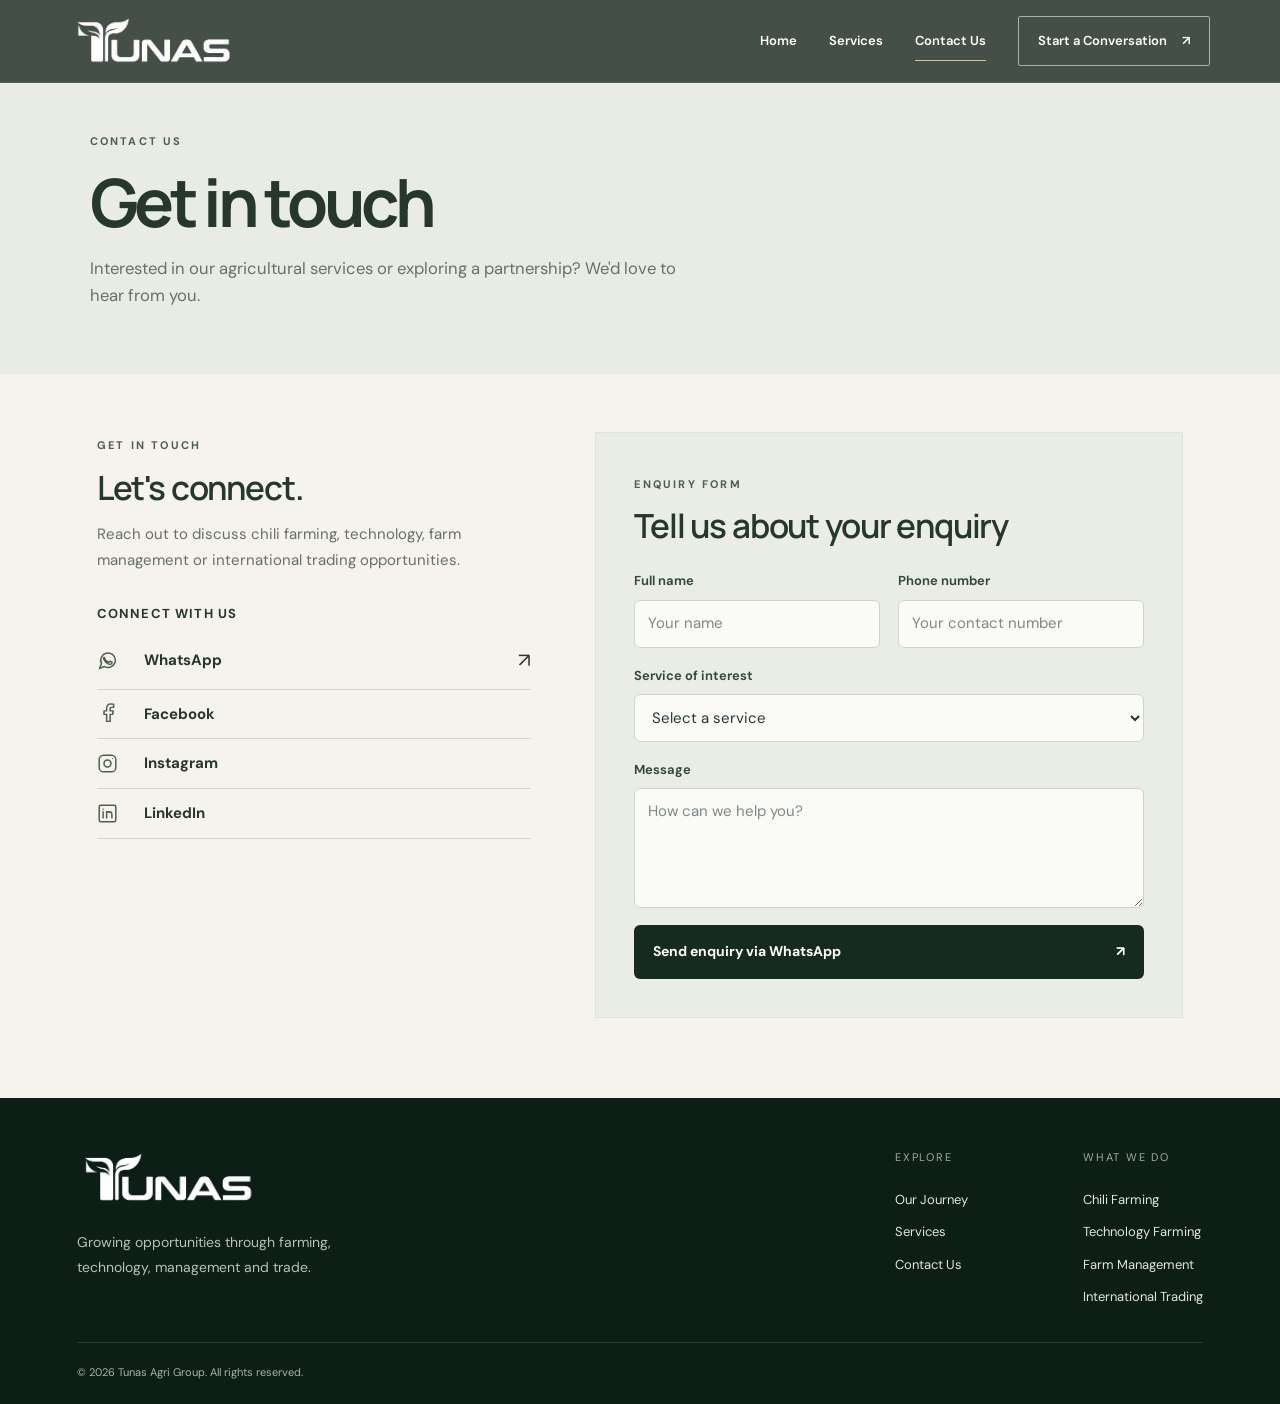
==== contact/index.html @ 4c08d8b5 "Add files via upload" ====
<!DOCTYPE html>

<html lang="en"><head><meta charset="utf-8"/><meta content="width=device-width,initial-scale=1,viewport-fit=cover" name="viewport"/><meta content="#16271d" name="theme-color"/><meta content="Get in touch with Tunas Agri Group about farming, technology, farm management and trading." name="description"/><title>Contact Us | Tunas Agri Group</title><link href="../assets/favicon.png" rel="icon" type="image/png"/><link href="../assets/site.css" rel="stylesheet"/></head><body class="inner-page"><header class="site-header" id="siteHeader"><a aria-label="Tunas Agri Group home" class="brand" href="../index.html"><img alt="TUNAS" src="../assets/tunas-logo.png"/></a><button aria-controls="primaryNav" aria-expanded="false" aria-label="Open menu" class="menu-toggle" type="button"><span></span><span></span></button><nav aria-label="Main navigation" class="primary-nav" id="primaryNav"><a class="" href="../index.html">Home</a><a class="" href="../services/">Services</a><a class="active" href="../contact/">Contact Us</a><a class="nav-contact" href="../contact/">Start a Conversation <span aria-hidden="true">↗</span></a></nav></header><main><section class="contact-hero"><span class="section-kicker">CONTACT US</span><h1>Get in touch</h1><p>Interested in our agricultural services or exploring a partnership? We'd love to hear from you.</p></section><section class="contact-layout"><div class="contact-info reveal"><span class="section-kicker">GET IN TOUCH</span><h2>Let's connect.</h2><p>Reach out to discuss chili farming, technology, farm management or international trading opportunities.</p><div class="contact-social"><h3>Connect with us</h3><a aria-label="Contact Tunas Agri Group via WhatsApp" class="social-row" href="https://api.whatsapp.com/send?text=Hello%20Tunas%20Agri%20Group%2C%20I%20would%20like%20to%20enquire%20about%20your%20services." rel="noopener noreferrer" target="_blank"><span class="social-icon"><svg aria-hidden="true" fill="none" height="21" stroke="currentColor" stroke-linecap="round" stroke-linejoin="round" stroke-width="1.7" viewbox="0 0 24 24" width="21"><path d="M21 11.5a8.4 8.4 0 0 1-12.4 7.4L3 21l2.1-5.4A8.4 8.4 0 1 1 21 11.5Z"></path><path d="M8.5 8.5c.5 3 2.2 4.7 5.2 5.5l1.3-1.2 2.2 1.1-.5 2c-4.6 1.5-9.4-3.4-9.2-7.4Z"></path></svg></span><span class="social-label">WhatsApp</span><span aria-hidden="true" class="social-arrow">↗</span></a><div aria-label="Facebook social media" class="social-row social-display"><span class="social-icon"><svg aria-hidden="true" fill="none" height="21" stroke="currentColor" stroke-linecap="round" stroke-linejoin="round" stroke-width="1.7" viewbox="0 0 24 24" width="21"><path d="M15 21v-8h3l.5-4H15V7c0-1.2.4-2 2-2h2V1.5A24 24 0 0 0 16 1c-3 0-5 1.8-5 5v3H8v4h3v8Z"></path></svg></span><span class="social-label">Facebook</span></div><div aria-label="Instagram social media" class="social-row social-display"><span class="social-icon"><svg aria-hidden="true" fill="none" height="21" stroke="currentColor" stroke-linecap="round" stroke-linejoin="round" stroke-width="1.7" viewbox="0 0 24 24" width="21"><rect height="19" rx="5" width="19" x="2.5" y="2.5"></rect><circle cx="12" cy="12" r="4"></circle><circle cx="17.8" cy="6.3" fill="currentColor" r=".7" stroke="none"></circle></svg></span><span class="social-label">Instagram</span></div><div aria-label="LinkedIn social media" class="social-row social-display"><span class="social-icon"><svg aria-hidden="true" fill="none" height="21" stroke="currentColor" stroke-linecap="round" stroke-linejoin="round" stroke-width="1.7" viewbox="0 0 24 24" width="21"><rect height="19" rx="2" width="19" x="2.5" y="2.5"></rect><path d="M7 10v7M7 7v.1M11 17v-7h3v1c.7-1 3-1.5 3 2v4M11 13v-3"></path></svg></span><span class="social-label">LinkedIn</span></div></div></div><div class="contact-form-wrap reveal"><span class="section-kicker">ENQUIRY FORM</span><h2>Tell us about your enquiry</h2><form id="enquiryForm"><div class="form-grid"><label>Full name<input autocomplete="name" name="name" placeholder="Your name" required="" type="text"/></label><label>Phone number<input autocomplete="tel" name="phone" placeholder="Your contact number" type="tel"/></label></div><label>Service of interest<select id="serviceSelect" name="service" required=""><option value="">Select a service</option><option value="Chili Farming">Chili Farming</option><option value="Technology Farming">Technology Farming</option><option value="Farm Management">Farm Management</option><option value="International Trading">International Trading</option><option value="General Enquiry">General Enquiry</option></select></label><label>Message<textarea name="message" placeholder="How can we help you?" required="" rows="4"></textarea></label><button class="form-submit" type="submit">Send enquiry via WhatsApp<span aria-hidden="true">↗</span></button><p aria-live="polite" class="form-status" id="formStatus" role="status"></p></form></div></section></main><footer class="site-footer"><div class="footer-inner"><div class="footer-intro"><a class="footer-brand" href="../index.html"><img alt="TUNAS" src="../assets/tunas-logo.png"/></a><p>Growing opportunities through farming, technology, management and trade.</p></div><div class="footer-links"><div><span class="footer-heading">Explore</span><a href="../index.html">Our Journey</a><a href="../services/">Services</a><a href="../contact/">Contact Us</a></div><div><span class="footer-heading">What We Do</span><a href="../services/#chili">Chili Farming</a><a href="../services/#technology">Technology Farming</a><a href="../services/#management">Farm Management</a><a href="../services/#trading">International Trading</a></div></div></div><div class="footer-bottom"><span>© <span class="current-year"></span> Tunas Agri Group. All rights reserved.</span></div></footer><script defer="" src="../assets/site.js"></script></body></html>
---- assets/site.css ----
@import url('https://fonts.googleapis.com/css2?family=DM+Sans:wght@400;500;600;700&family=Manrope:wght@400;500;600;700;800&display=swap');
:root{--forest:#162b20;--deep:#0d1e16;--sage:#4b604d;--cream:#f5f3ec;--ink:#26382b;--gold:#b39b6b;--white:#fff;--line:rgba(42,61,45,.17)}*{box-sizing:border-box}html{scroll-behavior:smooth}body{margin:0;background:var(--cream);color:var(--ink);font-family:'DM Sans',Arial,sans-serif;-webkit-font-smoothing:antialiased}button,input,textarea,select{font:inherit}button,a{-webkit-tap-highlight-color:transparent}a{text-decoration:none;color:inherit}button{cursor:pointer}img{max-width:100%}::selection{background:#b5c8a4;color:#0d1e16}
.site-header{position:fixed;top:0;left:0;right:0;height:83px;display:flex;align-items:center;justify-content:space-between;padding:0 clamp(22px,5.5vw,100px);z-index:80;background:rgba(15,30,22,.76);backdrop-filter:blur(17px);-webkit-backdrop-filter:blur(17px);border-bottom:1px solid rgba(255,255,255,.09);transition:background .3s,height .3s}.site-header.scrolled{background:rgba(15,30,22,.95);height:70px}.brand{display:flex;align-items:center;width:165px;flex-shrink:0}.brand img{width:100%;height:58px;object-fit:contain;object-position:left center;filter:brightness(0) invert(1)}.primary-nav{display:flex;align-items:center;gap:clamp(18px,2.5vw,42px);color:white}.primary-nav>a{font-size:13px;font-weight:600;position:relative;transition:color .2s}.primary-nav>a:not(.nav-contact):after{content:'';position:absolute;bottom:-9px;left:0;width:0;height:1px;background:#d3c29b;transition:width .25s}.primary-nav>a:not(.nav-contact):hover:after,.primary-nav>a.active:not(.nav-contact):after{width:100%}.primary-nav>a:hover{color:#dfd5ba}.primary-nav .nav-contact{border:1px solid rgba(255,255,255,.55);padding:13px 19px;border-radius:2px;white-space:nowrap}.nav-contact span{margin-left:12px}.primary-nav .nav-contact:hover{background:#e9e6da;color:var(--forest)}.menu-toggle{display:none;background:none;border:0;width:40px;height:40px;position:relative}.menu-toggle span{display:block;position:absolute;width:23px;height:1.5px;background:#fff;left:8px;transition:transform .25s,top .25s}.menu-toggle span:first-child{top:15px}.menu-toggle span:last-child{top:24px}
.home-page{background:#0b1b13}.home-main{min-height:100vh}.story{height:1000vh;position:relative}.story-fixed{position:sticky;top:0;height:100svh;min-height:560px;overflow:hidden;background:#11261b}.story-images,.story-shot,.story-tint{position:absolute;inset:0}.story-shot{opacity:0;will-change:opacity;pointer-events:none}.story-shot:first-child{opacity:1}.story-shot img{width:100%;height:100%;object-fit:cover;object-position:center;display:block}.story-tint{background:linear-gradient(90deg,rgba(7,20,13,.77) 0%,rgba(7,20,13,.38) 34%,rgba(7,20,13,.03) 78%),linear-gradient(0deg,rgba(7,20,13,.45),transparent 25%,transparent 75%,rgba(7,20,13,.15));pointer-events:none}.story-text{position:absolute;left:clamp(25px,7vw,126px);top:50%;transform:translateY(-45%);width:min(540px,60vw);height:340px;z-index:2}.story-copy{position:absolute;inset:0;display:flex;flex-direction:column;align-items:flex-start;justify-content:center;opacity:0;transform:translateY(22px);pointer-events:none;transition:opacity .48s ease,transform .6s cubic-bezier(.2,.75,.2,1)}.story-copy.active{opacity:1;transform:translateY(0);pointer-events:auto}.story-eyebrow,.section-kicker{font-size:11px;letter-spacing:.2em;font-weight:700;text-transform:uppercase}.story-eyebrow{color:#d9d1b4}.story-copy h1{font:700 clamp(44px,5.5vw,90px)/.98 'Manrope',sans-serif;letter-spacing:-.065em;color:white;margin:24px 0 18px;text-transform:uppercase}.story-lead{color:#fff;font-size:clamp(18px,2vw,26px);line-height:1.35;margin:0 0 12px;font-weight:500}.story-description{color:rgba(255,255,255,.87);line-height:1.7;font-size:14px;max-width:440px;margin:0 0 26px}.text-action{display:inline-flex;align-items:center;gap:20px;padding-bottom:9px;border-bottom:1px solid rgba(255,255,255,.7);color:white;font-weight:700;font-size:13px;transition:gap .25s,color .25s}.text-action:hover{gap:29px;color:#d4c6a5}.text-action.dark{color:var(--ink);border-color:var(--sage)}.story-side-nav{position:absolute;right:clamp(25px,4.8vw,95px);top:50%;transform:translateY(-50%);z-index:3;display:flex;flex-direction:column;gap:25px}.story-side-nav button{background:none;border:0;color:rgba(255,255,255,.7);display:flex;align-items:center;gap:13px;font-size:12px;text-align:right;justify-content:flex-end;padding:4px 0;transition:color .25s}.story-side-nav button.active{color:white}.nav-index{font-size:10px;opacity:.7}.nav-dot{width:6px;height:6px;border:1px solid currentColor;border-radius:50%;transition:background .25s,transform .25s}.story-side-nav button.active .nav-dot{background:#d4c6a5;transform:scale(1.5)}.story-bottom{position:absolute;bottom:clamp(27px,5vw,58px);left:clamp(25px,7vw,126px);right:clamp(25px,7vw,126px);display:flex;justify-content:space-between;align-items:center;z-index:4;color:white}.scroll-hint{font-size:10px;letter-spacing:.16em;font-weight:700}.scroll-hint span{display:inline-block;margin-left:14px;animation:bob 2s infinite}.story-progress{display:flex;align-items:center;gap:20px}.progress-line{height:2px;width:130px;background:rgba(255,255,255,.35)}.progress-line span{display:block;width:0;height:100%;background:#d5c59d}.frame-number{font-size:11px;letter-spacing:.1em;font-variant-numeric:tabular-nums}@keyframes bob{50%{transform:translateY(6px)}}
.inner-page{background:var(--cream)}.inner-hero{position:relative;min-height:min(680px,88svh);display:flex;align-items:flex-end;padding:160px clamp(26px,7vw,130px) 92px;color:#fff;overflow:hidden;background:var(--deep)}.hero-backdrop{position:absolute;inset:0;background-size:cover;background-position:center;transform:scale(1.03);animation:hero-in 1.8s ease both}.hero-backdrop:after{content:'';position:absolute;inset:0;background:linear-gradient(90deg,rgba(10,28,17,.78),rgba(10,28,17,.14) 90%),linear-gradient(0deg,rgba(10,28,17,.55),transparent 60%)}@keyframes hero-in{from{transform:scale(1.09)}to{transform:scale(1.03)}}.hero-content{position:relative;z-index:2;max-width:850px}.hero-content .section-kicker{color:#d6c5a2}.hero-content h1{font:700 clamp(43px,6.3vw,98px)/1.09 'Manrope',sans-serif;letter-spacing:-.065em;margin:22px 0 23px}.hero-content h1 em{font-style:normal;font-weight:400;color:#dfd9c9}.hero-content>p{font-size:clamp(16px,1.7vw,21px);line-height:1.6;max-width:580px;color:rgba(255,255,255,.88)}.hero-scroll{display:inline-flex;gap:25px;align-items:center;margin-top:28px;font-weight:700;font-size:13px;border-bottom:1px solid rgba(255,255,255,.65);padding-bottom:10px}.hero-scroll span{transition:transform .2s}.hero-scroll:hover span{transform:translateY(5px)}.service-intro{max-width:1120px;margin:auto;padding:110px 32px 90px;display:grid;grid-template-columns:1fr 2fr;gap:70px;align-items:start}.section-kicker{color:var(--sage)}.service-intro p{font:500 clamp(24px,3.2vw,43px)/1.36 'Manrope',sans-serif;letter-spacing:-.04em;margin:0;max-width:800px}.editorial-list{max-width:1360px;margin:auto;padding:0 clamp(25px,5.5vw,95px) 100px}.service-editorial{display:grid;grid-template-columns:1.08fr .92fr;align-items:center;gap:clamp(35px,7vw,115px);padding:72px 0;border-top:1px solid var(--line);scroll-margin-top:92px}.service-editorial:nth-child(even) .service-visual{order:2}.service-visual{position:relative;overflow:hidden;background:#d8dfd1;aspect-ratio:1.24}.service-visual img{width:100%;height:100%;object-fit:cover;display:block;transition:transform 1s cubic-bezier(.2,.7,.2,1)}.service-editorial:hover .service-visual img{transform:scale(1.045)}.visual-number{position:absolute;bottom:22px;left:23px;color:white;font-size:12px;letter-spacing:.13em;font-weight:700;text-shadow:0 1px 12px #111}.service-detail{max-width:510px}.service-detail h2{font:700 clamp(32px,4vw,59px)/1.09 'Manrope',sans-serif;letter-spacing:-.058em;margin:20px 0 17px}.service-tagline{font-size:20px;color:var(--sage);font-weight:600;margin:0 0 23px}.service-paragraph{font-size:16px;line-height:1.9;color:#566456;margin:0 0 24px}.service-capabilities{font-size:12px;line-height:1.8;letter-spacing:.045em;color:#718072;border-top:1px solid var(--line);padding-top:17px;margin-bottom:28px}.reveal{opacity:0;transform:translateY(24px);transition:opacity .8s ease,transform .8s ease}.reveal.in-view{opacity:1;transform:none}.contact-invitation{text-align:center;padding:105px 24px 120px;background:#e9ebe1}.contact-invitation h2{font:600 clamp(32px,5vw,65px)/1.15 'Manrope',sans-serif;letter-spacing:-.06em;margin:24px 0 34px}.invitation-link{display:inline-flex;gap:26px;align-items:center;border-bottom:1px solid var(--forest);padding-bottom:11px;font-weight:700}.invitation-link:hover{color:#64795f}
.contact-hero{padding:170px clamp(26px,7vw,130px) 88px;background:#e9ece4}.contact-hero h1{font:700 clamp(46px,7vw,94px)/1.1 'Manrope',sans-serif;letter-spacing:-.065em;margin:18px 0 25px;max-width:950px}.dot-accent{color:#9d9e6f}.contact-hero p{max-width:620px;line-height:1.8;font-size:18px;color:#667267}.contact-layout{max-width:1340px;margin:auto;display:grid;grid-template-columns:1fr 1.1fr;gap:clamp(55px,9vw,160px);padding:110px clamp(25px,6vw,110px) 150px}.contact-info h2,.contact-form-wrap h2{font:600 clamp(32px,3.3vw,48px)/1.15 'Manrope',sans-serif;letter-spacing:-.055em;margin:20px 0 20px}.contact-info>p{line-height:1.85;color:#657166;max-width:430px}.contact-social{margin-top:55px}.contact-social h3{font-size:13px;letter-spacing:.09em;text-transform:uppercase;margin-bottom:16px}.social-row{display:flex;align-items:center;gap:17px;padding:17px 0;border-bottom:1px solid var(--line)}.social-icon{width:30px;display:flex;align-items:center;color:var(--sage)}.social-label{font-size:15px;font-weight:700}.social-pending{margin-left:auto;font-size:11px;color:#8b9389}.contact-note{font-size:12px!important;margin-top:23px;color:#8b9389!important}.contact-form-wrap label{display:flex;flex-direction:column;gap:11px;font-size:12px;font-weight:700;letter-spacing:.035em;margin:0 0 25px}.form-grid{display:grid;grid-template-columns:1fr 1fr;gap:22px}.contact-form-wrap input,.contact-form-wrap select,.contact-form-wrap textarea{width:100%;border:0;border-bottom:1px solid #c5cfc2;border-radius:0;padding:14px 2px 15px;background:transparent;outline:none;font-size:15px;font-weight:400;color:var(--ink);resize:vertical;transition:border-color .2s}.contact-form-wrap input:focus,.contact-form-wrap select:focus,.contact-form-wrap textarea:focus{border-bottom:2px solid var(--sage)}.form-submit{background:var(--forest);color:white;border:0;padding:18px 25px;display:inline-flex;gap:36px;align-items:center;font-size:13px;font-weight:700;transition:background .2s,transform .2s}.form-submit:hover{background:#435b45;transform:translateY(-2px)}.form-note,.form-status{font-size:12px;line-height:1.6;color:#849082;max-width:470px}.form-status{color:#52694f}.site-footer{background:var(--deep);color:#f2f1e8;padding:70px clamp(25px,6vw,110px) 22px}.footer-inner{max-width:1340px;margin:auto;display:flex;justify-content:space-between;gap:60px;padding-bottom:75px}.footer-intro{max-width:320px}.footer-brand img{width:180px;filter:brightness(0) invert(1)}.footer-intro p{font-size:14px;line-height:1.8;color:#b8c0b7}.footer-links{display:flex;gap:clamp(50px,9vw,150px)}.footer-links>div{display:flex;flex-direction:column;gap:15px}.footer-heading{font-size:11px;color:#9fae9e;text-transform:uppercase;letter-spacing:.16em;margin-bottom:12px}.footer-links a{font-size:13px;color:#e2e5dd;transition:color .2s}.footer-links a:hover{color:#d6c59c}.footer-bottom{border-top:1px solid rgba(255,255,255,.13);max-width:1340px;margin:auto;padding-top:24px;display:flex;justify-content:space-between;align-items:center;font-size:11px;color:#a9b3a8}.back-top{background:none;border:0;color:#d9ded3;font-size:12px}.back-top span{margin-left:10px}
@media(max-width:900px){.site-header{height:72px;padding:0 23px}.site-header.scrolled{height:68px}.brand{width:138px}.brand img{height:55px}.menu-toggle{display:block;z-index:90}.menu-toggle[aria-expanded=true] span:first-child{top:20px;transform:rotate(45deg)}.menu-toggle[aria-expanded=true] span:last-child{top:20px;transform:rotate(-45deg)}.primary-nav{position:fixed;top:0;left:0;right:0;height:100svh;background:#14281d;display:flex;flex-direction:column;justify-content:center;align-items:center;gap:28px;opacity:0;visibility:hidden;transform:translateY(-12px);transition:opacity .25s,transform .25s,visibility .25s}.primary-nav.open{opacity:1;visibility:visible;transform:none}.primary-nav>a{font-size:22px}.primary-nav .nav-contact{font-size:14px;margin-top:15px}.story-side-nav{right:23px;gap:22px}.story-side-nav .nav-name,.story-side-nav .nav-index{display:none}.story-text{left:26px;width:calc(100% - 85px)}.story-copy h1{font-size:clamp(43px,8vw,67px)}.service-intro{grid-template-columns:1fr;gap:22px;padding:80px 26px 60px}.service-editorial{gap:40px}.contact-layout{gap:50px;padding:80px 26px 110px}}
@media(max-width:640px){.story{height:850vh}.story-fixed{min-height:0}.story-shot img{object-fit:contain;object-position:center 27%;width:100%;height:68%;position:absolute;top:5%;left:0}.story-tint{background:linear-gradient(0deg,#0c2016 0%,rgba(12,32,22,.98) 13%,rgba(12,32,22,.72) 29%,transparent 59%),linear-gradient(180deg,rgba(8,24,16,.22),transparent 28%)}.story-text{top:auto;bottom:83px;transform:none;height:265px;left:24px;width:calc(100% - 62px)}.story-copy{justify-content:flex-end}.story-copy h1{font-size:clamp(36px,9.3vw,54px);margin:11px 0 10px;line-height:1.02}.story-eyebrow{font-size:9px}.story-lead{font-size:16px;margin-bottom:7px}.story-description{font-size:12px;line-height:1.6;max-width:370px;margin-bottom:15px}.text-action{font-size:12px;padding-bottom:6px}.story-side-nav{right:16px;top:40%;gap:18px}.story-bottom{left:24px;right:24px;bottom:25px}.story-progress{gap:9px}.progress-line{width:68px}.scroll-hint{font-size:9px}.inner-hero{min-height:610px;padding:130px 26px 60px}.hero-content h1{font-size:clamp(40px,11vw,62px)}.hero-content>p{font-size:16px}.service-intro{padding:65px 25px 45px}.service-intro p{font-size:25px}.editorial-list{padding:0 24px 65px}.service-editorial{display:flex;flex-direction:column;align-items:stretch;gap:25px;padding:44px 0}.service-editorial:nth-child(even) .service-visual{order:0}.service-visual{aspect-ratio:1.27}.service-detail h2{font-size:34px;margin:14px 0}.service-tagline{font-size:17px;margin-bottom:14px}.service-paragraph{font-size:14px;line-height:1.85}.service-capabilities{font-size:11px}.contact-invitation{padding:75px 25px 85px}.contact-invitation h2{font-size:36px}.contact-hero{padding:138px 25px 65px}.contact-hero h1{font-size:48px}.contact-hero p{font-size:16px}.contact-layout{display:flex;flex-direction:column;gap:65px;padding:70px 25px 100px}.contact-social{margin-top:35px}.form-grid{grid-template-columns:1fr;gap:0}.social-pending{font-size:10px}.site-footer{padding:55px 25px 22px}.footer-inner{flex-direction:column;gap:45px;padding-bottom:55px}.footer-links{gap:35px;justify-content:space-between}.footer-bottom{gap:15px;line-height:1.6}.footer-bottom span{max-width:220px}}
@media(max-width:390px){.story-text{height:285px;bottom:67px}.story-copy h1{font-size:36px}.story-description{font-size:11.5px}.story-shot img{height:65%;top:2%}}@media(prefers-reduced-motion:reduce){*,*:before,*:after{animation-duration:.01ms!important;transition-duration:.01ms!important;scroll-behavior:auto!important}.reveal{opacity:1;transform:none}}
/* v4: comfortable typography and tighter editorial spacing */
:root{--reading-width:1120px}
html{scroll-behavior:smooth}
body{font-size:15px;line-height:1.65}
.inner-hero{min-height:min(580px,77svh);padding-top:130px;padding-bottom:65px}
.hero-content h1{font-size:clamp(40px,5.4vw,76px);line-height:1.11;letter-spacing:-.05em}
.hero-content>p{font-size:clamp(15px,1.35vw,18px)}
.service-intro{padding-top:65px;padding-bottom:55px;gap:45px}
.service-intro p{font-size:clamp(21px,2.65vw,34px)}
.editorial-list{padding-bottom:48px}
.service-editorial{padding:48px 0;gap:clamp(28px,5vw,78px)}
.service-detail h2{font-size:clamp(29px,3.2vw,47px);letter-spacing:-.045em}
.service-tagline{font-size:clamp(16px,1.45vw,19px)}
.service-paragraph{font-size:15px;line-height:1.75}
.service-capabilities{line-height:1.7}
.contact-invitation{padding:65px 24px 75px}
.contact-invitation h2{font-size:clamp(29px,4vw,50px)}
.contact-hero{padding-top:128px;padding-bottom:48px}
.contact-hero h1{font-size:clamp(39px,5.2vw,68px);margin:12px 0 12px}
.contact-hero p{font-size:clamp(15px,1.3vw,17px);line-height:1.65}
.contact-layout{max-width:1240px;gap:clamp(38px,5vw,78px);padding-top:58px;padding-bottom:80px;align-items:start}
.contact-info h2,.contact-form-wrap h2{font-size:clamp(27px,2.6vw,37px);margin:12px 0 14px;letter-spacing:-.035em}
.contact-info>p{line-height:1.7;font-size:15px}
.contact-social{margin-top:32px}
.social-row{padding:12px 0}
.contact-note{margin-top:17px}
.contact-form-wrap label{font-size:13px;gap:6px;margin-bottom:17px;letter-spacing:0}
.form-grid{gap:18px}
.contact-form-wrap input,.contact-form-wrap select,.contact-form-wrap textarea{font-size:15px;line-height:1.45;padding:10px 1px 11px;min-height:45px}
.contact-form-wrap textarea{min-height:112px;max-height:240px}
.form-submit{font-size:14px;gap:20px;padding:14px 21px;min-height:48px}
.form-note{font-size:12px;max-width:480px;line-height:1.55;margin-top:12px}
.site-footer{padding-top:50px;padding-bottom:22px}
.footer-inner{padding-bottom:35px;gap:45px}
.footer-links>div{gap:11px}
.footer-bottom{justify-content:flex-start;padding-top:20px}
@media(max-width:900px){.contact-layout{padding:54px 25px 70px;gap:42px}.service-intro{padding:55px 25px 40px}.service-editorial{padding:40px 0}}
@media(max-width:640px){body{font-size:14px}.inner-hero{min-height:490px;padding:112px 24px 48px}.hero-content h1{font-size:clamp(36px,9vw,49px)}.hero-content>p{font-size:15px}.service-intro{padding:42px 23px 32px;gap:12px}.service-intro p{font-size:22px;line-height:1.4}.editorial-list{padding:0 23px 35px}.service-editorial{padding:31px 0;gap:18px}.service-detail h2{font-size:30px;margin:12px 0}.service-tagline{font-size:16px;margin-bottom:12px}.service-paragraph{font-size:14px;line-height:1.7;margin-bottom:17px}.service-capabilities{margin-bottom:19px}.contact-invitation{padding:48px 24px 58px}.contact-invitation h2{font-size:30px}.contact-hero{padding:109px 24px 34px}.contact-hero h1{font-size:clamp(35px,9vw,44px)}.contact-hero p{font-size:15px}.contact-layout{padding:38px 24px 62px;gap:38px}.contact-info h2,.contact-form-wrap h2{font-size:29px}.contact-social{margin-top:23px}.contact-form-wrap label{margin-bottom:15px}.form-grid{gap:0}.contact-form-wrap textarea{min-height:106px}.site-footer{padding:42px 24px 20px}.footer-inner{gap:30px;padding-bottom:28px}.footer-links{gap:25px}.footer-bottom{font-size:11px}}
@media(prefers-reduced-motion:reduce){html{scroll-behavior:auto}}

/* WhatsApp-first contact page: compact, professional form */
.contact-layout{grid-template-columns:minmax(0,.85fr) minmax(0,1.15fr);gap:clamp(32px,5vw,80px);align-items:start}
.contact-form-wrap{background:#e9ede5;padding:clamp(22px,3vw,38px);border:1px solid #dbe2d6}
.contact-form-wrap h2{font-size:clamp(25px,2.6vw,36px);line-height:1.18;margin:10px 0 25px}
.contact-form-wrap label{font-size:13px;color:#32483b;font-weight:650;gap:8px;margin-bottom:17px}
.contact-form-wrap input,.contact-form-wrap select,.contact-form-wrap textarea{border:1px solid #cbd6c8;background:#fafbf7;border-radius:6px;padding:12px 13px;min-height:48px;font-size:15px;transition:border-color .2s,box-shadow .2s}
.contact-form-wrap textarea{min-height:120px;resize:vertical}
.contact-form-wrap input:focus,.contact-form-wrap select:focus,.contact-form-wrap textarea:focus{border:1px solid #376a47;box-shadow:0 0 0 3px rgba(55,106,71,.12)}
.contact-form-wrap input::placeholder,.contact-form-wrap textarea::placeholder{color:#7d897e}
.form-submit{width:100%;justify-content:space-between;border-radius:6px;min-height:53px;font-size:14px;gap:15px;padding:15px 19px}
.form-submit:focus-visible,.social-row:focus-visible{outline:3px solid #6f9c7d;outline-offset:3px}
.contact-social{margin-top:30px}.contact-social h3{margin-bottom:7px}.social-row{color:var(--ink);text-decoration:none;transition:color .2s,transform .2s}
.social-row:hover{color:#3d7650;transform:translateX(3px)}.social-arrow{margin-left:auto;font-size:20px}
.form-status:empty{display:none}
@media(max-width:900px){.contact-layout{grid-template-columns:1fr}.contact-form-wrap{max-width:750px}}
@media(max-width:640px){.contact-form-wrap{padding:20px 17px}.contact-form-wrap h2{font-size:27px;margin-bottom:19px}.contact-form-wrap label{margin-bottom:14px}.contact-form-wrap input,.contact-form-wrap select,.contact-form-wrap textarea{font-size:16px}.form-grid{grid-template-columns:1fr}}
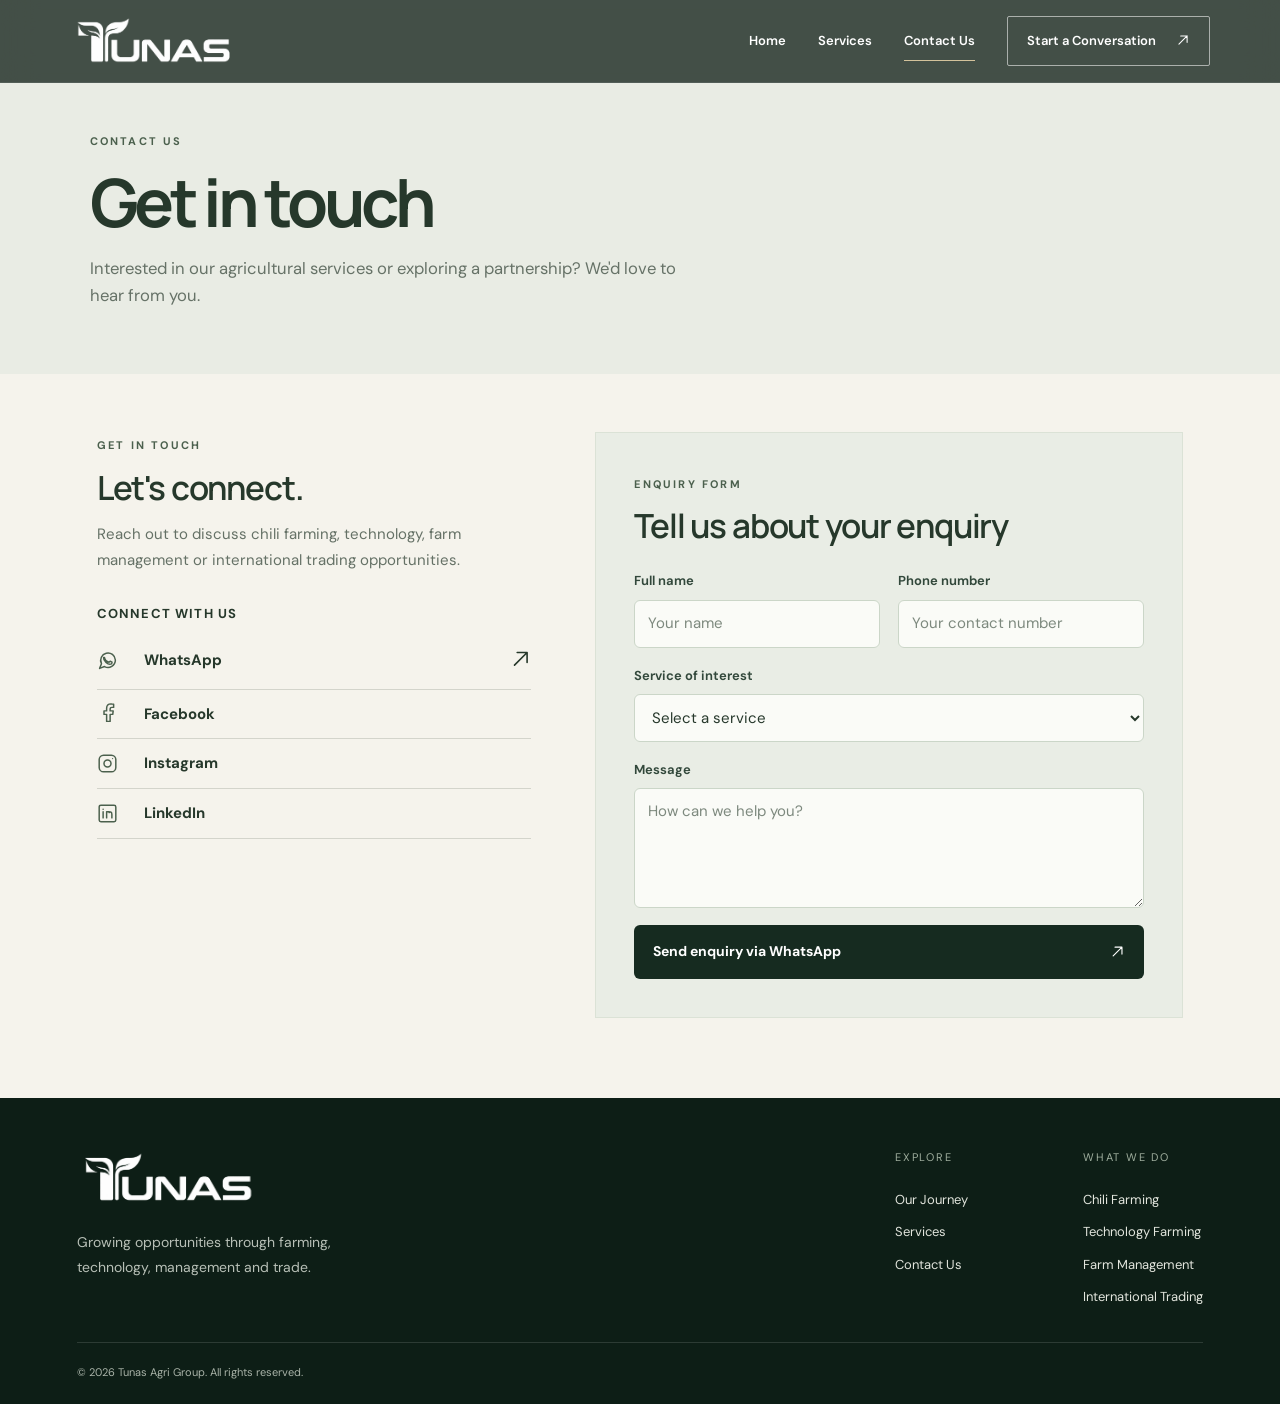
==== commit a56475ff: "Add files via upload" ====
--- a/contact/index.html
+++ b/contact/index.html
@@ -1,3 +1,3 @@
 <!DOCTYPE html>
 
-<html lang="en"><head><meta charset="utf-8"/><meta content="width=device-width,initial-scale=1,viewport-fit=cover" name="viewport"/><meta content="#16271d" name="theme-color"/><meta content="Get in touch with Tunas Agri Group about farming, technology, farm management and trading." name="description"/><title>Contact Us | Tunas Agri Group</title><link href="../assets/favicon.png" rel="icon" type="image/png"/><link href="../assets/site.css" rel="stylesheet"/></head><body class="inner-page"><header class="site-header" id="siteHeader"><a aria-label="Tunas Agri Group home" class="brand" href="../index.html"><img alt="TUNAS" src="../assets/tunas-logo.png"/></a><button aria-controls="primaryNav" aria-expanded="false" aria-label="Open menu" class="menu-toggle" type="button"><span></span><span></span></button><nav aria-label="Main navigation" class="primary-nav" id="primaryNav"><a class="" href="../index.html">Home</a><a class="" href="../services/">Services</a><a class="active" href="../contact/">Contact Us</a><a class="nav-contact" href="../contact/">Start a Conversation <span aria-hidden="true">↗</span></a></nav></header><main><section class="contact-hero"><span class="section-kicker">CONTACT US</span><h1>Get in touch</h1><p>Interested in our agricultural services or exploring a partnership? We'd love to hear from you.</p></section><section class="contact-layout"><div class="contact-info reveal"><span class="section-kicker">GET IN TOUCH</span><h2>Let's connect.</h2><p>Reach out to discuss chili farming, technology, farm management or international trading opportunities.</p><div class="contact-social"><h3>Connect with us</h3><a aria-label="Contact Tunas Agri Group via WhatsApp" class="social-row" href="https://api.whatsapp.com/send?text=Hello%20Tunas%20Agri%20Group%2C%20I%20would%20like%20to%20enquire%20about%20your%20services." rel="noopener noreferrer" target="_blank"><span class="social-icon"><svg aria-hidden="true" fill="none" height="21" stroke="currentColor" stroke-linecap="round" stroke-linejoin="round" stroke-width="1.7" viewbox="0 0 24 24" width="21"><path d="M21 11.5a8.4 8.4 0 0 1-12.4 7.4L3 21l2.1-5.4A8.4 8.4 0 1 1 21 11.5Z"></path><path d="M8.5 8.5c.5 3 2.2 4.7 5.2 5.5l1.3-1.2 2.2 1.1-.5 2c-4.6 1.5-9.4-3.4-9.2-7.4Z"></path></svg></span><span class="social-label">WhatsApp</span><span aria-hidden="true" class="social-arrow">↗</span></a><div aria-label="Facebook social media" class="social-row social-display"><span class="social-icon"><svg aria-hidden="true" fill="none" height="21" stroke="currentColor" stroke-linecap="round" stroke-linejoin="round" stroke-width="1.7" viewbox="0 0 24 24" width="21"><path d="M15 21v-8h3l.5-4H15V7c0-1.2.4-2 2-2h2V1.5A24 24 0 0 0 16 1c-3 0-5 1.8-5 5v3H8v4h3v8Z"></path></svg></span><span class="social-label">Facebook</span></div><div aria-label="Instagram social media" class="social-row social-display"><span class="social-icon"><svg aria-hidden="true" fill="none" height="21" stroke="currentColor" stroke-linecap="round" stroke-linejoin="round" stroke-width="1.7" viewbox="0 0 24 24" width="21"><rect height="19" rx="5" width="19" x="2.5" y="2.5"></rect><circle cx="12" cy="12" r="4"></circle><circle cx="17.8" cy="6.3" fill="currentColor" r=".7" stroke="none"></circle></svg></span><span class="social-label">Instagram</span></div><div aria-label="LinkedIn social media" class="social-row social-display"><span class="social-icon"><svg aria-hidden="true" fill="none" height="21" stroke="currentColor" stroke-linecap="round" stroke-linejoin="round" stroke-width="1.7" viewbox="0 0 24 24" width="21"><rect height="19" rx="2" width="19" x="2.5" y="2.5"></rect><path d="M7 10v7M7 7v.1M11 17v-7h3v1c.7-1 3-1.5 3 2v4M11 13v-3"></path></svg></span><span class="social-label">LinkedIn</span></div></div></div><div class="contact-form-wrap reveal"><span class="section-kicker">ENQUIRY FORM</span><h2>Tell us about your enquiry</h2><form id="enquiryForm"><div class="form-grid"><label>Full name<input autocomplete="name" name="name" placeholder="Your name" required="" type="text"/></label><label>Phone number<input autocomplete="tel" name="phone" placeholder="Your contact number" type="tel"/></label></div><label>Service of interest<select id="serviceSelect" name="service" required=""><option value="">Select a service</option><option value="Chili Farming">Chili Farming</option><option value="Technology Farming">Technology Farming</option><option value="Farm Management">Farm Management</option><option value="International Trading">International Trading</option><option value="General Enquiry">General Enquiry</option></select></label><label>Message<textarea name="message" placeholder="How can we help you?" required="" rows="4"></textarea></label><button class="form-submit" type="submit">Send enquiry via WhatsApp<span aria-hidden="true">↗</span></button><p aria-live="polite" class="form-status" id="formStatus" role="status"></p></form></div></section></main><footer class="site-footer"><div class="footer-inner"><div class="footer-intro"><a class="footer-brand" href="../index.html"><img alt="TUNAS" src="../assets/tunas-logo.png"/></a><p>Growing opportunities through farming, technology, management and trade.</p></div><div class="footer-links"><div><span class="footer-heading">Explore</span><a href="../index.html">Our Journey</a><a href="../services/">Services</a><a href="../contact/">Contact Us</a></div><div><span class="footer-heading">What We Do</span><a href="../services/#chili">Chili Farming</a><a href="../services/#technology">Technology Farming</a><a href="../services/#management">Farm Management</a><a href="../services/#trading">International Trading</a></div></div></div><div class="footer-bottom"><span>© <span class="current-year"></span> Tunas Agri Group. All rights reserved.</span></div></footer><script defer="" src="../assets/site.js"></script></body></html>+<html lang="en"><head><meta charset="utf-8"/><meta content="width=device-width,initial-scale=1,viewport-fit=cover" name="viewport"/><meta content="#16271d" name="theme-color"/><meta content="Get in touch with Tunas Agri Group about farming, technology, farm management and trading." name="description"/><title>Contact Us | Tunas Agri Group</title><link href="../assets/favicon.png" rel="icon" type="image/png"/><link href="../assets/site.css" rel="stylesheet"/></head><body class="inner-page"><header class="site-header" id="siteHeader"><a aria-label="Tunas Agri Group home" class="brand" href="../index.html"><img alt="TUNAS" src="../assets/tunas-logo.png"/></a><button aria-controls="primaryNav" aria-expanded="false" aria-label="Open menu" class="menu-toggle" type="button"><span></span><span></span></button><nav aria-label="Main navigation" class="primary-nav" id="primaryNav"><a class="" href="../index.html">Home</a><a class="" href="../services/">Services</a><a class="active" href="../contact/">Contact Us</a><a class="nav-contact" href="../contact/">Start a Conversation <span aria-hidden="true"><svg aria-hidden="true" class="ui-arrow" fill="none" stroke="currentColor" stroke-linecap="round" stroke-linejoin="round" stroke-width="1.8" viewbox="0 0 24 24"><path d="M5 19 19 5M8 5h11v11"></path></svg></span></a></nav></header><main><section class="contact-hero"><span class="section-kicker">CONTACT US</span><h1>Get in touch</h1><p>Interested in our agricultural services or exploring a partnership? We'd love to hear from you.</p></section><section class="contact-layout"><div class="contact-info reveal"><span class="section-kicker">GET IN TOUCH</span><h2>Let's connect.</h2><p>Reach out to discuss chili farming, technology, farm management or international trading opportunities.</p><div class="contact-social"><h3>Connect with us</h3><a aria-label="Contact Tunas Agri Group via WhatsApp" class="social-row" href="https://api.whatsapp.com/send?text=Hello%20Tunas%20Agri%20Group%2C%20I%20would%20like%20to%20enquire%20about%20your%20services." rel="noopener noreferrer" target="_blank"><span class="social-icon"><svg aria-hidden="true" fill="none" height="21" stroke="currentColor" stroke-linecap="round" stroke-linejoin="round" stroke-width="1.7" viewbox="0 0 24 24" width="21"><path d="M21 11.5a8.4 8.4 0 0 1-12.4 7.4L3 21l2.1-5.4A8.4 8.4 0 1 1 21 11.5Z"></path><path d="M8.5 8.5c.5 3 2.2 4.7 5.2 5.5l1.3-1.2 2.2 1.1-.5 2c-4.6 1.5-9.4-3.4-9.2-7.4Z"></path></svg></span><span class="social-label">WhatsApp</span><span aria-hidden="true" class="social-arrow"><svg aria-hidden="true" class="ui-arrow" fill="none" stroke="currentColor" stroke-linecap="round" stroke-linejoin="round" stroke-width="1.8" viewbox="0 0 24 24"><path d="M5 19 19 5M8 5h11v11"></path></svg></span></a><div aria-label="Facebook social media" class="social-row social-display"><span class="social-icon"><svg aria-hidden="true" fill="none" height="21" stroke="currentColor" stroke-linecap="round" stroke-linejoin="round" stroke-width="1.7" viewbox="0 0 24 24" width="21"><path d="M15 21v-8h3l.5-4H15V7c0-1.2.4-2 2-2h2V1.5A24 24 0 0 0 16 1c-3 0-5 1.8-5 5v3H8v4h3v8Z"></path></svg></span><span class="social-label">Facebook</span></div><div aria-label="Instagram social media" class="social-row social-display"><span class="social-icon"><svg aria-hidden="true" fill="none" height="21" stroke="currentColor" stroke-linecap="round" stroke-linejoin="round" stroke-width="1.7" viewbox="0 0 24 24" width="21"><rect height="19" rx="5" width="19" x="2.5" y="2.5"></rect><circle cx="12" cy="12" r="4"></circle><circle cx="17.8" cy="6.3" fill="currentColor" r=".7" stroke="none"></circle></svg></span><span class="social-label">Instagram</span></div><div aria-label="LinkedIn social media" class="social-row social-display"><span class="social-icon"><svg aria-hidden="true" fill="none" height="21" stroke="currentColor" stroke-linecap="round" stroke-linejoin="round" stroke-width="1.7" viewbox="0 0 24 24" width="21"><rect height="19" rx="2" width="19" x="2.5" y="2.5"></rect><path d="M7 10v7M7 7v.1M11 17v-7h3v1c.7-1 3-1.5 3 2v4M11 13v-3"></path></svg></span><span class="social-label">LinkedIn</span></div></div></div><div class="contact-form-wrap reveal"><span class="section-kicker">ENQUIRY FORM</span><h2>Tell us about your enquiry</h2><form id="enquiryForm"><div class="form-grid"><label>Full name<input autocomplete="name" name="name" placeholder="Your name" required="" type="text"/></label><label>Phone number<input autocomplete="tel" name="phone" placeholder="Your contact number" type="tel"/></label></div><label>Service of interest<select id="serviceSelect" name="service" required=""><option value="">Select a service</option><option value="Chili Farming">Chili Farming</option><option value="Technology Farming">Technology Farming</option><option value="Farm Management">Farm Management</option><option value="International Trading">International Trading</option><option value="General Enquiry">General Enquiry</option></select></label><label>Message<textarea name="message" placeholder="How can we help you?" required="" rows="4"></textarea></label><button class="form-submit" type="submit">Send enquiry via WhatsApp<span aria-hidden="true"><svg aria-hidden="true" class="ui-arrow" fill="none" stroke="currentColor" stroke-linecap="round" stroke-linejoin="round" stroke-width="1.8" viewbox="0 0 24 24"><path d="M5 19 19 5M8 5h11v11"></path></svg></span></button><p aria-live="polite" class="form-status" id="formStatus" role="status"></p></form></div></section></main><footer class="site-footer"><div class="footer-inner"><div class="footer-intro"><a class="footer-brand" href="../index.html"><img alt="TUNAS" src="../assets/tunas-logo.png"/></a><p>Growing opportunities through farming, technology, management and trade.</p></div><div class="footer-links"><div><span class="footer-heading">Explore</span><a href="../index.html">Our Journey</a><a href="../services/">Services</a><a href="../contact/">Contact Us</a></div><div><span class="footer-heading">What We Do</span><a href="../services/#chili">Chili Farming</a><a href="../services/#technology">Technology Farming</a><a href="../services/#management">Farm Management</a><a href="../services/#trading">International Trading</a></div></div></div><div class="footer-bottom"><span>© <span class="current-year"></span> Tunas Agri Group. All rights reserved.</span></div></footer><script defer="" src="../assets/site.js"></script></body></html>
--- a/assets/site.css
+++ b/assets/site.css
@@ -63,3 +63,29 @@
 .form-status:empty{display:none}
 @media(max-width:900px){.contact-layout{grid-template-columns:1fr}.contact-form-wrap{max-width:750px}}
 @media(max-width:640px){.contact-form-wrap{padding:20px 17px}.contact-form-wrap h2{font-size:27px;margin-bottom:19px}.contact-form-wrap label{margin-bottom:14px}.contact-form-wrap input,.contact-form-wrap select,.contact-form-wrap textarea{font-size:16px}.form-grid{grid-template-columns:1fr}}
+
+/* Separate, optimized portrait story frames for mobile; desktop remains unchanged. */
+@media(max-width:640px){
+.story-shot picture{display:block;position:absolute;inset:0;width:100%;height:100%}
+.story-shot picture img{position:absolute;inset:0;top:0;left:0;width:100%;height:100%;object-fit:cover;object-position:center center}
+.story-tint{background:linear-gradient(0deg,rgba(7,20,13,.96) 0%,rgba(7,20,13,.84) 17%,rgba(7,20,13,.44) 36%,transparent 66%),linear-gradient(180deg,rgba(8,24,16,.25),transparent 25%)}
+}
+@media(max-width:390px){.story-shot picture img{height:100%;top:0}}
+
+/* Consistent vector arrows on all screen sizes */
+.ui-arrow{display:inline-block;width:1.08em;height:1.08em;vertical-align:-.16em;flex-shrink:0;stroke:currentColor;fill:none}
+.nav-contact .ui-arrow,.text-action .ui-arrow,.hero-scroll .ui-arrow,.back-top .ui-arrow{margin-left:.35em}
+/* Refined mobile right-side navigation drawer */
+@media(max-width:900px){
+ body.menu-open{overflow:hidden}
+ body.menu-open::before{content:"";position:fixed;inset:0;background:rgba(4,18,12,.62);backdrop-filter:blur(3px);z-index:78}
+ .site-header{isolation:auto}
+ .menu-toggle{position:relative;z-index:101}
+ .primary-nav{top:0;bottom:0;left:auto;right:0;width:min(78vw,350px);height:100dvh;min-height:100svh;padding:110px 30px 55px;box-sizing:border-box;display:flex;flex-direction:column;align-items:stretch;justify-content:flex-start;gap:0;background:#172b20;box-shadow:-18px 0 60px rgba(0,0,0,.2);opacity:1;visibility:hidden;transform:translateX(105%);transition:transform .32s cubic-bezier(.2,.8,.2,1),visibility .32s;z-index:99;overflow-y:auto}
+ .primary-nav.open{visibility:visible;transform:translateX(0);opacity:1}
+ .primary-nav>a{font-size:17px;line-height:1.4;padding:17px 0;border-bottom:1px solid rgba(255,255,255,.13);width:100%;text-align:left}
+ .primary-nav>a.active{color:#e6d2a4}
+ .primary-nav .nav-contact{font-size:13px;margin-top:26px;border:1px solid rgba(255,255,255,.3);padding:16px 13px;display:flex;align-items:center;justify-content:space-between;gap:8px}
+ .site-header .brand{position:relative;z-index:80}
+}
+@media(max-width:640px){.primary-nav{width:min(76vw,320px);padding:100px 25px 40px}.primary-nav>a{font-size:16px}}
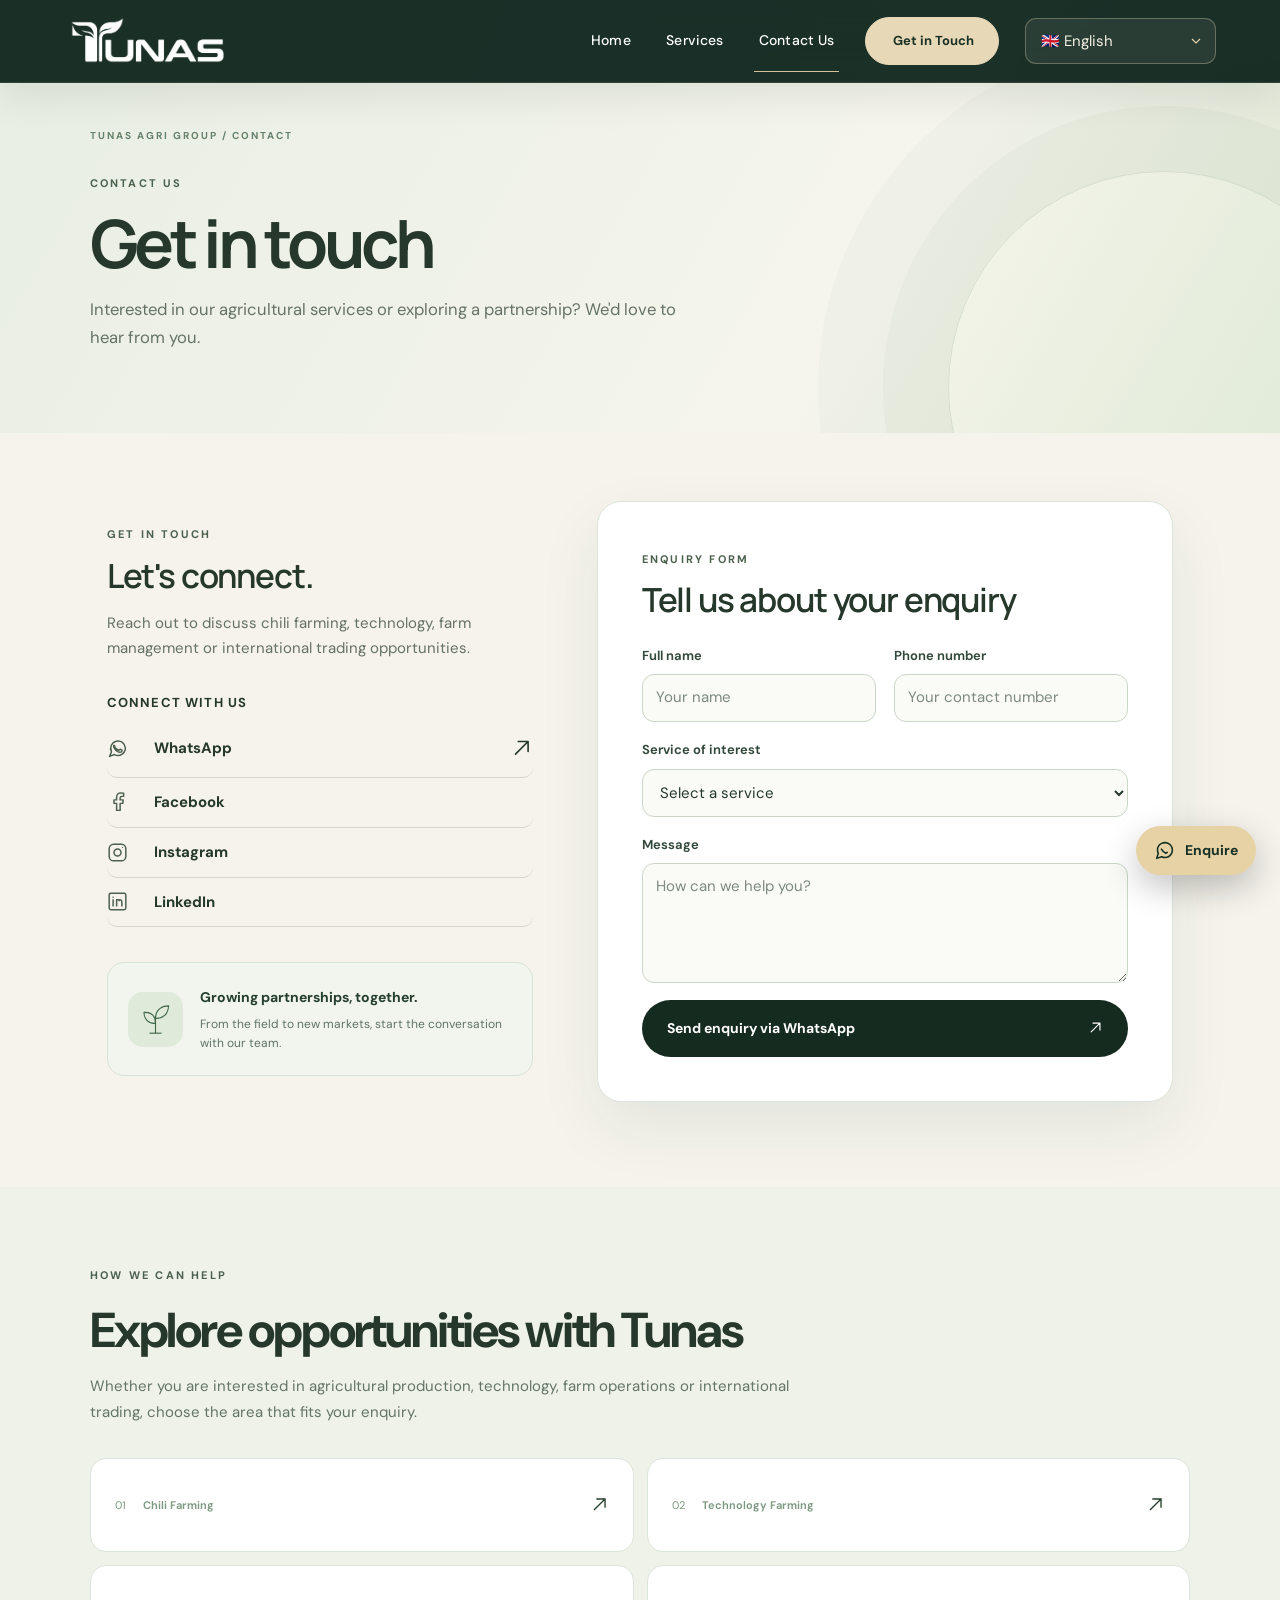
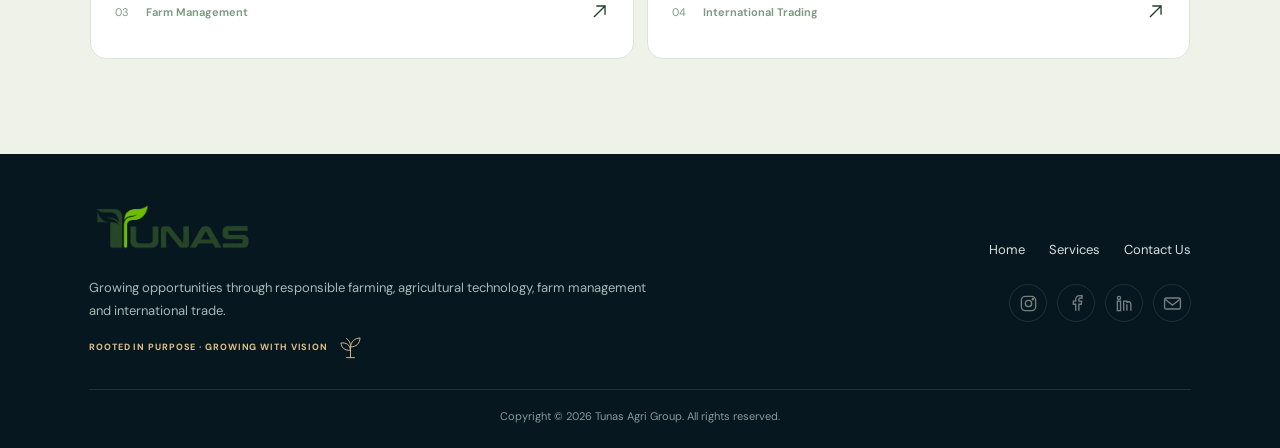
==== commit e0593be1: "Add files via upload" ====
--- a/contact/index.html
+++ b/contact/index.html
@@ -1,3 +1,3 @@
 <!DOCTYPE html>
 
-<html lang="en"><head><meta charset="utf-8"/><meta content="width=device-width,initial-scale=1,viewport-fit=cover" name="viewport"/><meta content="#16271d" name="theme-color"/><meta content="Get in touch with Tunas Agri Group about farming, technology, farm management and trading." name="description"/><title>Contact Us | Tunas Agri Group</title><link href="../assets/favicon.png" rel="icon" type="image/png"/><link href="../assets/site.css" rel="stylesheet"/></head><body class="inner-page"><header class="site-header" id="siteHeader"><a aria-label="Tunas Agri Group home" class="brand" href="../index.html"><img alt="TUNAS" src="../assets/tunas-logo.png"/></a><button aria-controls="primaryNav" aria-expanded="false" aria-label="Open menu" class="menu-toggle" type="button"><span></span><span></span></button><nav aria-label="Main navigation" class="primary-nav" id="primaryNav"><a class="" href="../index.html">Home</a><a class="" href="../services/">Services</a><a class="active" href="../contact/">Contact Us</a><a class="nav-contact" href="../contact/">Start a Conversation <span aria-hidden="true"><svg aria-hidden="true" class="ui-arrow" fill="none" stroke="currentColor" stroke-linecap="round" stroke-linejoin="round" stroke-width="1.8" viewbox="0 0 24 24"><path d="M5 19 19 5M8 5h11v11"></path></svg></span></a></nav></header><main><section class="contact-hero"><span class="section-kicker">CONTACT US</span><h1>Get in touch</h1><p>Interested in our agricultural services or exploring a partnership? We'd love to hear from you.</p></section><section class="contact-layout"><div class="contact-info reveal"><span class="section-kicker">GET IN TOUCH</span><h2>Let's connect.</h2><p>Reach out to discuss chili farming, technology, farm management or international trading opportunities.</p><div class="contact-social"><h3>Connect with us</h3><a aria-label="Contact Tunas Agri Group via WhatsApp" class="social-row" href="https://api.whatsapp.com/send?text=Hello%20Tunas%20Agri%20Group%2C%20I%20would%20like%20to%20enquire%20about%20your%20services." rel="noopener noreferrer" target="_blank"><span class="social-icon"><svg aria-hidden="true" fill="none" height="21" stroke="currentColor" stroke-linecap="round" stroke-linejoin="round" stroke-width="1.7" viewbox="0 0 24 24" width="21"><path d="M21 11.5a8.4 8.4 0 0 1-12.4 7.4L3 21l2.1-5.4A8.4 8.4 0 1 1 21 11.5Z"></path><path d="M8.5 8.5c.5 3 2.2 4.7 5.2 5.5l1.3-1.2 2.2 1.1-.5 2c-4.6 1.5-9.4-3.4-9.2-7.4Z"></path></svg></span><span class="social-label">WhatsApp</span><span aria-hidden="true" class="social-arrow"><svg aria-hidden="true" class="ui-arrow" fill="none" stroke="currentColor" stroke-linecap="round" stroke-linejoin="round" stroke-width="1.8" viewbox="0 0 24 24"><path d="M5 19 19 5M8 5h11v11"></path></svg></span></a><div aria-label="Facebook social media" class="social-row social-display"><span class="social-icon"><svg aria-hidden="true" fill="none" height="21" stroke="currentColor" stroke-linecap="round" stroke-linejoin="round" stroke-width="1.7" viewbox="0 0 24 24" width="21"><path d="M15 21v-8h3l.5-4H15V7c0-1.2.4-2 2-2h2V1.5A24 24 0 0 0 16 1c-3 0-5 1.8-5 5v3H8v4h3v8Z"></path></svg></span><span class="social-label">Facebook</span></div><div aria-label="Instagram social media" class="social-row social-display"><span class="social-icon"><svg aria-hidden="true" fill="none" height="21" stroke="currentColor" stroke-linecap="round" stroke-linejoin="round" stroke-width="1.7" viewbox="0 0 24 24" width="21"><rect height="19" rx="5" width="19" x="2.5" y="2.5"></rect><circle cx="12" cy="12" r="4"></circle><circle cx="17.8" cy="6.3" fill="currentColor" r=".7" stroke="none"></circle></svg></span><span class="social-label">Instagram</span></div><div aria-label="LinkedIn social media" class="social-row social-display"><span class="social-icon"><svg aria-hidden="true" fill="none" height="21" stroke="currentColor" stroke-linecap="round" stroke-linejoin="round" stroke-width="1.7" viewbox="0 0 24 24" width="21"><rect height="19" rx="2" width="19" x="2.5" y="2.5"></rect><path d="M7 10v7M7 7v.1M11 17v-7h3v1c.7-1 3-1.5 3 2v4M11 13v-3"></path></svg></span><span class="social-label">LinkedIn</span></div></div></div><div class="contact-form-wrap reveal"><span class="section-kicker">ENQUIRY FORM</span><h2>Tell us about your enquiry</h2><form id="enquiryForm"><div class="form-grid"><label>Full name<input autocomplete="name" name="name" placeholder="Your name" required="" type="text"/></label><label>Phone number<input autocomplete="tel" name="phone" placeholder="Your contact number" type="tel"/></label></div><label>Service of interest<select id="serviceSelect" name="service" required=""><option value="">Select a service</option><option value="Chili Farming">Chili Farming</option><option value="Technology Farming">Technology Farming</option><option value="Farm Management">Farm Management</option><option value="International Trading">International Trading</option><option value="General Enquiry">General Enquiry</option></select></label><label>Message<textarea name="message" placeholder="How can we help you?" required="" rows="4"></textarea></label><button class="form-submit" type="submit">Send enquiry via WhatsApp<span aria-hidden="true"><svg aria-hidden="true" class="ui-arrow" fill="none" stroke="currentColor" stroke-linecap="round" stroke-linejoin="round" stroke-width="1.8" viewbox="0 0 24 24"><path d="M5 19 19 5M8 5h11v11"></path></svg></span></button><p aria-live="polite" class="form-status" id="formStatus" role="status"></p></form></div></section></main><footer class="site-footer"><div class="footer-inner"><div class="footer-intro"><a class="footer-brand" href="../index.html"><img alt="TUNAS" src="../assets/tunas-logo.png"/></a><p>Growing opportunities through farming, technology, management and trade.</p></div><div class="footer-links"><div><span class="footer-heading">Explore</span><a href="../index.html">Our Journey</a><a href="../services/">Services</a><a href="../contact/">Contact Us</a></div><div><span class="footer-heading">What We Do</span><a href="../services/#chili">Chili Farming</a><a href="../services/#technology">Technology Farming</a><a href="../services/#management">Farm Management</a><a href="../services/#trading">International Trading</a></div></div></div><div class="footer-bottom"><span>© <span class="current-year"></span> Tunas Agri Group. All rights reserved.</span></div></footer><script defer="" src="../assets/site.js"></script></body></html>+<html lang="en"><head><meta charset="utf-8"/><meta content="width=device-width,initial-scale=1,viewport-fit=cover" name="viewport"/><meta content="#16271d" name="theme-color"/><meta content="Get in touch with Tunas Agri Group about farming, technology, farm management and trading." name="description"/><title>Contact Us | Tunas Agri Group</title><link href="../assets/favicon.png" rel="icon" type="image/png"/><link href="../assets/site.css" rel="stylesheet"/><link href="../assets/refinement.css" rel="stylesheet"/></head><body class="inner-page"><div aria-hidden="true" class="menu-backdrop"></div><div aria-label="Loading Tunas Agri Group" class="site-loader" hidden="" id="siteLoader" role="status"><div class="loader-art"><svg aria-hidden="true" viewbox="0 0 100 100"><path class="loader-stem" d="M50 77 Q50 54 50 33"></path><path class="loader-leaf leaf-left" d="M50 55 C22 54 22 27 22 27 C44 28 50 42 50 55Z"></path><path class="loader-leaf leaf-right" d="M50 43 C50 19 79 16 79 16 C78 38 65 44 50 43Z"></path><circle class="loader-seed" cx="50" cy="78" r="4"></circle></svg></div><div class="loader-wordmark">TUNAS AGRI GROUP</div><div class="loader-caption">GROWING POSSIBILITIES</div></div><header class="site-header" id="siteHeader"><a aria-label="Tunas Agri Group home" class="brand" href="../index.html"><img alt="TUNAS" src="../assets/tunas-logo.png"/></a><div class="language-control desktop-language"><label class="sr-only" for="siteLanguage">Website language</label><select aria-label="Choose website language" id="siteLanguage"><option value="en">🇬🇧  English</option><option value="ms">🇲🇾  Bahasa Malaysia</option><option value="vi">🇻🇳  Tiếng Việt</option></select><svg aria-hidden="true" viewbox="0 0 24 24"><path d="m6 9 6 6 6-6"></path></svg></div><button aria-controls="primaryNav" aria-expanded="false" aria-label="Open menu" class="menu-toggle" type="button"><span></span><span></span></button><nav aria-label="Main navigation" class="primary-nav" id="primaryNav"><div aria-hidden="true" class="drawer-heading">EXPLORE TUNAS</div><a class="" href="../index.html">Home</a><a class="" href="../services/">Services</a><a class="active" href="../contact/">Contact Us</a><a class="nav-contact nav-contact-clean" href="../contact/">Get in Touch</a><div aria-hidden="true" class="drawer-bottom">GROWING POSSIBILITIES · TOGETHER</div><div class="mobile-language"><label for="mobileSiteLanguage">Language / Bahasa / Ngôn ngữ</label><div class="mobile-language-field"><select aria-label="Mobile website language" id="mobileSiteLanguage"><option value="en">🇬🇧  English</option><option value="ms">🇲🇾  Bahasa Malaysia</option><option value="vi">🇻🇳  Tiếng Việt</option></select><span aria-hidden="true">⌄</span></div></div></nav></header><main><section class="contact-hero contact-hero-upgraded"><div class="contact-hero-number">TUNAS AGRI GROUP  /  CONTACT</div><span class="section-kicker">CONTACT US</span><h1>Get in touch</h1><p>Interested in our agricultural services or exploring a partnership? We'd love to hear from you.</p></section><section class="contact-layout"><div class="contact-info reveal"><span class="section-kicker">GET IN TOUCH</span><h2>Let's connect.</h2><p>Reach out to discuss chili farming, technology, farm management or international trading opportunities.</p><div class="contact-social"><h3>Connect with us</h3><a aria-label="Contact Tunas Agri Group via WhatsApp" class="social-row" href="https://api.whatsapp.com/send?text=Hello%20Tunas%20Agri%20Group%2C%20I%20would%20like%20to%20enquire%20about%20your%20services." rel="noopener noreferrer" target="_blank"><span class="social-icon"><svg aria-hidden="true" fill="none" height="21" stroke="currentColor" stroke-linecap="round" stroke-linejoin="round" stroke-width="1.7" viewbox="0 0 24 24" width="21"><path d="M21 11.5a8.4 8.4 0 0 1-12.4 7.4L3 21l2.1-5.4A8.4 8.4 0 1 1 21 11.5Z"></path><path d="M8.5 8.5c.5 3 2.2 4.7 5.2 5.5l1.3-1.2 2.2 1.1-.5 2c-4.6 1.5-9.4-3.4-9.2-7.4Z"></path></svg></span><span class="social-label">WhatsApp</span><span aria-hidden="true" class="social-arrow"><svg aria-hidden="true" class="ui-arrow" fill="none" stroke="currentColor" stroke-linecap="round" stroke-linejoin="round" stroke-width="1.8" viewbox="0 0 24 24"><path d="M5 19 19 5M8 5h11v11"></path></svg></span></a><div aria-label="Facebook social media" class="social-row social-display"><span class="social-icon"><svg aria-hidden="true" fill="none" height="21" stroke="currentColor" stroke-linecap="round" stroke-linejoin="round" stroke-width="1.7" viewbox="0 0 24 24" width="21"><path d="M15 21v-8h3l.5-4H15V7c0-1.2.4-2 2-2h2V1.5A24 24 0 0 0 16 1c-3 0-5 1.8-5 5v3H8v4h3v8Z"></path></svg></span><span class="social-label">Facebook</span></div><div aria-label="Instagram social media" class="social-row social-display"><span class="social-icon"><svg aria-hidden="true" fill="none" height="21" stroke="currentColor" stroke-linecap="round" stroke-linejoin="round" stroke-width="1.7" viewbox="0 0 24 24" width="21"><rect height="19" rx="5" width="19" x="2.5" y="2.5"></rect><circle cx="12" cy="12" r="4"></circle><circle cx="17.8" cy="6.3" fill="currentColor" r=".7" stroke="none"></circle></svg></span><span class="social-label">Instagram</span></div><div aria-label="LinkedIn social media" class="social-row social-display"><span class="social-icon"><svg aria-hidden="true" fill="none" height="21" stroke="currentColor" stroke-linecap="round" stroke-linejoin="round" stroke-width="1.7" viewbox="0 0 24 24" width="21"><rect height="19" rx="2" width="19" x="2.5" y="2.5"></rect><path d="M7 10v7M7 7v.1M11 17v-7h3v1c.7-1 3-1.5 3 2v4M11 13v-3"></path></svg></span><span class="social-label">LinkedIn</span></div></div><div class="contact-feature"><div class="contact-feature-icon"><svg fill="none" stroke="currentColor" stroke-width="2" viewbox="0 0 64 64"><path d="M32 57V26M32 39C17 40 11 29 11 19c15-1 21 8 21 20ZM32 30c0-15 10-23 24-23-1 15-9 23-24 23Z"></path><path d="M21 57h22"></path></svg></div><div><strong>Growing partnerships, together.</strong><p>From the field to new markets, start the conversation with our team.</p></div></div></div><div class="contact-form-wrap reveal"><span class="section-kicker">ENQUIRY FORM</span><h2>Tell us about your enquiry</h2><form id="enquiryForm"><div class="form-grid"><label>Full name<input autocomplete="name" name="name" placeholder="Your name" required="" type="text"/></label><label>Phone number<input autocomplete="tel" name="phone" placeholder="Your contact number" type="tel"/></label></div><label>Service of interest<select id="serviceSelect" name="service" required=""><option value="">Select a service</option><option value="Chili Farming">Chili Farming</option><option value="Technology Farming">Technology Farming</option><option value="Farm Management">Farm Management</option><option value="International Trading">International Trading</option><option value="General Enquiry">General Enquiry</option></select></label><label>Message<textarea name="message" placeholder="How can we help you?" required="" rows="4"></textarea></label><button class="form-submit" type="submit">Send enquiry via WhatsApp<span aria-hidden="true"><svg aria-hidden="true" class="ui-arrow" fill="none" stroke="currentColor" stroke-linecap="round" stroke-linejoin="round" stroke-width="1.8" viewbox="0 0 24 24"><path d="M5 19 19 5M8 5h11v11"></path></svg></span></button><p aria-live="polite" class="form-status" id="formStatus" role="status"></p></form></div></section><section class="contact-next-section"><div class="contact-next-inner"><span class="section-kicker">HOW WE CAN HELP</span><h2>Explore opportunities with Tunas</h2><p>Whether you are interested in agricultural production, technology, farm operations or international trading, choose the area that fits your enquiry.</p><div class="contact-next-grid"><a href="../services/#chili-farming"><span>01</span><strong>Chili Farming</strong><svg fill="none" stroke="currentColor" stroke-width="1.7" viewbox="0 0 24 24"><path d="M5 19 19 5M8 5h11v11"></path></svg></a><a href="../services/#technology-farming"><span>02</span><strong>Technology Farming</strong><svg fill="none" stroke="currentColor" stroke-width="1.7" viewbox="0 0 24 24"><path d="M5 19 19 5M8 5h11v11"></path></svg></a><a href="../services/#farm-management"><span>03</span><strong>Farm Management</strong><svg fill="none" stroke="currentColor" stroke-width="1.7" viewbox="0 0 24 24"><path d="M5 19 19 5M8 5h11v11"></path></svg></a><a href="../services/#international-trading"><span>04</span><strong>International Trading</strong><svg fill="none" stroke="currentColor" stroke-width="1.7" viewbox="0 0 24 24"><path d="M5 19 19 5M8 5h11v11"></path></svg></a></div></div></section></main><footer class="site-footer premium-footer"><div class="premium-footer-inner"><div class="footer-content-grid"><div class="footer-brand-column"><a aria-label="Tunas Agri Group home" class="premium-footer-logo" href="../index.html"><img alt="Tunas Agri Group" src="../assets/tunas-logo.png"/></a><p class="premium-footer-description">Growing opportunities through responsible farming, agricultural technology, farm management and international trade.</p><p class="premium-footer-motto">ROOTED IN PURPOSE · GROWING WITH VISION<span aria-hidden="true" class="botanical-accent"><svg fill="none" stroke="currentColor" stroke-linecap="round" stroke-linejoin="round" stroke-width="1.7" viewbox="0 0 48 48"><path class="sprout-stem" d="M24 42V21c0-5-2-9-7-13"></path><path class="sprout-leaf" d="M24 29C12 30 8 23 7 16c10-1 16 3 17 13Z"></path><path class="sprout-leaf" d="M24 23c1-10 7-15 17-16-1 10-6 16-17 16Z"></path><path d="M17 42h14"></path></svg></span></p></div><div class="footer-links-column"><nav aria-label="Footer navigation" class="premium-footer-nav"><a href="../index.html">Home</a><a href="../services/">Services</a><a href="../contact/">Contact Us</a></nav><div class="footer-social-row"><div aria-label="Social links" class="footer-social"><span aria-label="Instagram (link to be configured)" class="unconfigured-social" title="Social profile link not configured"><svg aria-hidden="true" viewbox="0 0 24 24"><rect height="18" rx="5" width="18" x="3" y="3"></rect><circle cx="12" cy="12" r="4"></circle><circle cx="17.5" cy="6.5" fill="currentColor" r=".8"></circle></svg></span><span aria-label="Facebook (link to be configured)" class="unconfigured-social" title="Social profile link not configured"><svg aria-hidden="true" viewbox="0 0 24 24"><path d="M15 21v-8h3l.5-4H15V7c0-1.1.4-2 2-2h2V2.2A23 23 0 0 0 16 2c-3.2 0-5 1.9-5 5v2H8v4h3v8"></path></svg></span><span aria-label="Linkedin (link to be configured)" class="unconfigured-social" title="Social profile link not configured"><svg aria-hidden="true" viewbox="0 0 24 24"><rect height="12" width="4" x="3" y="9"></rect><circle cx="5" cy="5" r="2"></circle><path d="M11 21V9h4v2c.8-1.5 5-2.3 5 2v8M15 13v8"></path></svg></span><span aria-label="Mail" class="unconfigured-social" title="Mail"><svg aria-hidden="true" viewbox="0 0 24 24"><rect height="14" rx="2" width="20" x="2" y="5"></rect><path d="m3 7 9 7 9-7"></path></svg></span></div></div></div></div><div class="premium-footer-rule"></div><div class="premium-footer-copyright">Copyright © <span class="current-year">2026</span> Tunas Agri Group. All rights reserved.</div></div></footer><script defer="" src="../assets/site.js"></script><a aria-label="Contact Tunas Agri Group" class="floating-contact" href="../contact/"><svg aria-hidden="true" fill="none" stroke="currentColor" stroke-linecap="round" stroke-linejoin="round" stroke-width="1.8" viewbox="0 0 24 24"><path d="M21 11.5a8.4 8.4 0 0 1-.9 3.8 8.5 8.5 0 0 1-7.6 4.7 8.4 8.4 0 0 1-3.8-.9L3 21l1.9-5.7a8.4 8.4 0 0 1-.9-3.8A8.5 8.5 0 0 1 8.7 3.9a8.4 8.4 0 0 1 3.8-.9h.5a8.5 8.5 0 0 1 8 8v.5Z"></path><path d="M8.5 10.5c1.1 2.1 2.9 3.8 5 4.6l1.6-1"></path></svg><span>Enquire</span></a><script defer="True" src="../assets/language.js"></script><script defer="True" src="../assets/refinement.js"></script></body></html>
--- a/assets/site.css
+++ b/assets/site.css
@@ -89,3 +89,239 @@
  .site-header .brand{position:relative;z-index:80}
 }
 @media(max-width:640px){.primary-nav{width:min(76vw,320px);padding:100px 25px 40px}.primary-nav>a{font-size:16px}}
+
+
+/* 2026 premium refinement */
+:root{--round:18px;--ease-premium:cubic-bezier(.22,1,.36,1)}
+a,button{-webkit-tap-highlight-color:transparent}
+button,a,input,textarea,select{font-family:inherit}
+a:focus-visible,button:focus-visible{outline:2px solid #d8b979;outline-offset:4px}
+.site-header{border-bottom-color:rgba(255,255,255,.1);box-shadow:0 12px 42px rgba(5,19,12,.09)}
+.primary-nav{gap:clamp(12px,2vw,30px)}
+.primary-nav>a:not(.nav-contact){padding:10px 5px;font-weight:600;letter-spacing:.012em}
+.primary-nav .nav-contact,.pill-cta,.form-submit,.invitation-link{border-radius:999px!important;transition:background .3s var(--ease-premium),transform .3s var(--ease-premium),box-shadow .3s var(--ease-premium),color .3s!important}
+.primary-nav .nav-contact{background:#e7d8b8;border:1px solid #e7d8b8;color:#193124;padding:13px 19px;font-weight:700;display:inline-flex;align-items:center;gap:8px}
+.primary-nav .nav-contact:hover,.form-submit:hover{background:#f6e8c9;color:#173122;box-shadow:0 9px 25px rgba(0,0,0,.13);transform:translateY(-2px)}
+.primary-nav .nav-contact span{margin-left:3px}
+.menu-toggle{border-radius:12px;transition:background .2s}
+.menu-toggle:hover{background:rgba(255,255,255,.1)}
+.drawer-heading,.drawer-bottom{display:none}
+/* Preserve entire landscape photographs in desktop frames. The dark atmospheric backing fills remaining space. */
+@media(min-width:641px){
+.story-shot{background:#0c1c14}
+.story-shot picture{position:absolute;inset:0;display:block;overflow:hidden}
+.story-shot picture:before{content:'';position:absolute;inset:-30px;background:#1a2e22;filter:blur(18px);opacity:.9}
+.story-shot picture img{position:relative;width:100%;height:100%;object-fit:contain!important;object-position:center center!important}
+.story-tint{background:linear-gradient(90deg,rgba(6,18,11,.89),rgba(6,18,11,.57) 28%,rgba(6,18,11,.08) 68%),linear-gradient(0deg,rgba(7,20,13,.3),transparent 35%)}
+}
+.service-visual,.service-visual img,.service-visual picture{border-radius:20px!important}
+.service-visual{overflow:hidden;isolation:isolate;box-shadow:0 18px 45px rgba(24,48,30,.1)}
+.service-visual img{transition:transform .8s var(--ease-premium)}
+.service-visual:hover img{transform:scale(1.035)}
+.service-editorial{scroll-margin-top:100px}
+.text-action,.hero-scroll{border-bottom:0!important;padding:13px 20px!important;border-radius:999px!important;gap:13px!important;background:rgba(255,255,255,.14);border:1px solid rgba(255,255,255,.28)!important;backdrop-filter:blur(8px);transition:background .25s,transform .25s!important}
+.text-action:hover,.hero-scroll:hover{background:rgba(255,255,255,.24);transform:translateY(-2px)}
+.text-action.dark{background:#e6eadf;border-color:#d6e0d2!important;color:#24422e}
+.text-action.dark:hover{background:#d9e4d2}
+.contact-invitation{background:linear-gradient(120deg,#e6ede2,#f4f4e9);border-radius:24px;margin:24px clamp(20px,5vw,80px) 65px;text-align:center}
+.invitation-link{display:inline-flex;align-items:center;justify-content:center;background:#193d29;color:white!important;padding:16px 27px!important;border:0!important;margin-top:12px;text-decoration:none}
+.invitation-link:hover{background:#376a45;transform:translateY(-2px)}
+.contact-hero{background:linear-gradient(125deg,#e8eee4,#f8f6ed)}
+.contact-form-wrap{border-radius:24px;border:1px solid #dce5d9;box-shadow:0 20px 65px rgba(18,50,26,.06);background:#edf2e9}
+.contact-form-wrap input,.contact-form-wrap select,.contact-form-wrap textarea{border-radius:12px!important}
+.form-submit{justify-content:center;min-height:56px;gap:15px;cursor:pointer}
+.social-row{border-radius:10px;transition:padding .25s,background .25s!important}
+.social-row:hover{background:#e9efe7;padding-left:12px}
+.footer-refined{background:#071912;padding:62px clamp(25px,6vw,110px) 26px}
+.footer-refined .footer-inner{max-width:1250px;padding-bottom:45px;gap:55px}
+.footer-refined .footer-intro{max-width:460px}
+.footer-refined .footer-brand img{width:190px;max-height:78px;object-fit:contain;object-position:left}
+.footer-refined .footer-intro p{font-size:14px;max-width:370px;line-height:1.85}
+.footer-refined .footer-signature{font-size:10px!important;letter-spacing:.19em;font-weight:700;color:#d5c29d!important;margin-top:25px}
+.footer-refined .footer-links{gap:clamp(35px,6vw,95px)}
+.footer-refined .footer-heading{color:#d4c39e}
+.footer-refined .footer-bottom{max-width:1250px;gap:20px;padding-top:23px}
+.footer-contact-link{color:#e8d4aa;text-decoration:none;font-size:12px;font-weight:700}
+.footer-contact-link:hover{color:white}
+.site-loader{position:fixed;inset:0;z-index:9999;display:flex;align-items:center;justify-content:center;flex-direction:column;gap:11px;background:radial-gradient(ellipse at 50% 45%,#294634,#081c12 72%);color:#f5e9d0;transition:opacity .65s ease,visibility .65s}
+.site-loader.is-hidden{opacity:0;visibility:hidden;pointer-events:none}
+.loader-art{width:100px;height:100px}
+.loader-art svg{width:100%;height:100%;overflow:visible}
+.loader-stem{fill:none;stroke:#d7bf83;stroke-width:3;stroke-linecap:round;stroke-dasharray:60;stroke-dashoffset:60;animation:stem-grow 1.15s .2s forwards ease-out}
+.loader-leaf{fill:#9eae76;stroke:#d7bf83;stroke-width:1.2;transform-box:fill-box;transform-origin:bottom center;transform:scale(.1);opacity:0;animation:leaf-grow .85s forwards var(--ease-premium)}
+.leaf-left{animation-delay:.8s}.leaf-right{animation-delay:1.08s}
+.loader-seed{fill:#e0c995;animation:seed-pulse 1.2s infinite alternate}
+.loader-wordmark{font:700 18px 'Manrope',sans-serif;letter-spacing:.22em;text-align:center}
+.loader-caption{font-size:10px;letter-spacing:.27em;color:#c8cbb7;text-align:center}
+@keyframes stem-grow{to{stroke-dashoffset:0}}@keyframes leaf-grow{to{opacity:1;transform:scale(1)}}@keyframes seed-pulse{to{opacity:.55}}
+@media(max-width:900px){
+.site-header{isolation:auto}
+.menu-toggle{width:44px;height:44px;background:rgba(255,255,255,.08);z-index:110}
+.primary-nav{position:fixed!important;top:0!important;right:0!important;left:auto!important;bottom:0!important;width:min(82vw,360px)!important;height:100dvh!important;padding:104px 29px 30px!important;background:linear-gradient(155deg,#1c3929,#0d2117)!important;display:flex!important;flex-direction:column!important;align-items:stretch!important;justify-content:flex-start!important;gap:0!important;border-radius:22px 0 0 22px;box-shadow:-22px 0 80px rgba(0,0,0,.27);z-index:100!important;transform:translateX(105%)!important;visibility:hidden!important;opacity:1!important;overflow-y:auto;transition:transform .42s var(--ease-premium),visibility .42s!important}
+.primary-nav.open{transform:translateX(0)!important;visibility:visible!important}
+.drawer-heading{display:block;color:#c5b68d;font-size:10px;letter-spacing:.24em;font-weight:700;padding-bottom:22px;border-bottom:1px solid rgba(255,255,255,.17);margin-bottom:10px}
+.primary-nav>a:not(.nav-contact){font-size:19px!important;line-height:1.4!important;padding:19px 4px!important;border-bottom:1px solid rgba(255,255,255,.12);font-weight:600}
+.primary-nav>a.active:not(.nav-contact){color:#e7c994}
+.primary-nav .nav-contact{margin-top:28px!important;padding:17px 18px!important;justify-content:space-between;width:100%;font-size:13px!important}
+.drawer-bottom{display:block;margin-top:auto;padding-top:45px;color:#8da596;font-size:9px;letter-spacing:.13em}
+}
+@media(max-width:640px){
+.primary-nav{width:min(83vw,335px)!important;padding:94px 24px 30px!important}
+.service-visual,.service-visual img{border-radius:16px!important}
+.contact-invitation{margin:12px 16px 40px;padding:47px 22px}
+.contact-form-wrap{border-radius:18px}
+.footer-refined{padding:48px 24px 24px}
+.footer-refined .footer-inner{gap:34px;padding-bottom:32px}
+.footer-refined .footer-links{gap:22px}
+.footer-refined .footer-bottom{display:flex;flex-wrap:wrap;justify-content:space-between}
+.loader-art{width:86px;height:86px}.loader-wordmark{font-size:15px}
+}
+@media(prefers-reduced-motion:reduce){.site-loader *{animation:none!important}.loader-stem{stroke-dashoffset:0}.loader-leaf{opacity:1;transform:none}}
+
+
+/* Tunas Agri final visual refinement */
+:root{--tunas-gold:#dfcaa2;--tunas-deep:#061810}
+.site-header{padding-inline:clamp(20px,5vw,88px)!important}
+.primary-nav{gap:clamp(12px,2.4vw,38px)!important}
+.primary-nav>a:not(.nav-contact){font-size:14px!important;font-weight:500!important;letter-spacing:.02em!important}
+.primary-nav .nav-contact-clean{border-radius:999px!important;padding:12px 24px!important;font-size:13px!important;white-space:nowrap!important}
+.pill-cta,.form-submit,.invitation-link,.text-action,.back-top,.hero-scroll,.floating-contact{border-radius:999px!important}
+.pill-cta,.form-submit,.invitation-link{transition:transform .3s ease,box-shadow .3s ease,background .3s ease!important}
+.pill-cta:hover,.form-submit:hover,.invitation-link:hover{transform:translateY(-2px)!important}
+/* Landscape sequence is always fully framed on desktop: no image cropped */
+@media(min-width:641px){.story-shot picture{display:flex!important;align-items:center!important;justify-content:center!important}.story-shot picture img{width:100%!important;height:100%!important;object-fit:contain!important;object-position:center!important;max-width:100%!important;max-height:100%!important}.story-shot{background:radial-gradient(ellipse at center,#263b2b,#0a1a12 80%)!important}}
+/* Compact editorial rows with smaller, rounded images on every device */
+.service-editorial,.service-editorial:nth-child(even){display:grid!important;grid-template-columns:minmax(0,42%) minmax(0,1fr)!important;gap:clamp(22px,4vw,64px)!important;align-items:center!important;max-width:1150px!important;margin-inline:auto!important}
+.service-editorial:nth-child(even) .service-visual{order:0!important}
+.service-visual{aspect-ratio:1.4!important;max-height:330px!important;border-radius:20px!important;overflow:hidden!important}
+.service-visual img{width:100%!important;height:100%!important;object-fit:cover!important;border-radius:20px!important}
+.service-detail{min-width:0!important}.service-detail h2{font-size:clamp(26px,3vw,40px)!important}
+.service-paragraph{font-size:14px!important;line-height:1.7!important}
+/* Footer inspired by the provided understated ADtriomphe layout */
+.premium-footer{background:#04141b!important;color:#b0bdc5!important;padding:55px clamp(24px,6vw,95px) 25px!important}
+.premium-footer-inner{max-width:1260px;margin:auto}
+.premium-footer-top{display:flex;align-items:flex-start;justify-content:space-between;gap:24px}
+.premium-footer-logo img{width:185px;height:70px;object-fit:contain;object-position:left center}
+.premium-footer-nav{display:flex;align-items:center;gap:26px;padding-top:20px}
+.premium-footer-nav a{color:#dce5e5;text-decoration:none;font-size:13px;transition:color .2s}
+.premium-footer-nav a:hover{color:#e6d2a4}
+.premium-footer-description{max-width:680px;margin:19px 0 13px;font-size:14px;line-height:1.85;color:#94a5af}
+.premium-footer-motto{font-size:10px;letter-spacing:.22em;font-weight:700;color:#d1b98b;margin:0 0 28px}
+.premium-footer-rule{height:1px;background:rgba(207,224,225,.16)}
+.premium-footer-copyright{text-align:center;padding-top:25px;font-size:12px;color:#738793}
+.floating-contact{position:fixed;right:24px;bottom:25px;z-index:85;display:flex;align-items:center;gap:9px;padding:13px 18px;background:#e7d2a6;color:#153024!important;box-shadow:0 12px 34px rgba(0,0,0,.24);text-decoration:none;font-size:13px;font-weight:700;transition:transform .25s,box-shadow .25s}
+.floating-contact:hover{transform:translateY(-3px);box-shadow:0 15px 40px rgba(0,0,0,.3)}
+.floating-contact svg{width:21px;height:21px}
+@media(max-width:900px){.primary-nav{width:min(70vw,310px)!important;padding:98px 25px 30px!important;border-radius:0!important;background:#091e18!important}.primary-nav>a:not(.nav-contact){font-size:17px!important;padding:18px 0!important}.primary-nav .nav-contact-clean{margin-top:25px!important;text-align:center!important;justify-content:center!important}.drawer-heading{display:block!important;color:#b7a37d;font-size:10px;letter-spacing:.22em;margin-bottom:24px}.drawer-bottom{display:block!important;margin-top:auto;padding-top:28px;font-size:9px;letter-spacing:.12em;color:#a9b6ae}}
+@media(max-width:640px){.service-editorial,.service-editorial:nth-child(even){grid-template-columns:minmax(0,41%) minmax(0,59%)!important;gap:14px!important;padding:23px 0!important;align-items:start!important}.service-visual{aspect-ratio:3/4!important;max-height:235px!important;border-radius:14px!important}.service-visual img{border-radius:14px!important}.service-detail h2{font-size:clamp(19px,5.2vw,25px)!important;line-height:1.18!important;margin:5px 0 9px!important}.service-tagline{font-size:13px!important;line-height:1.4!important;margin-bottom:8px!important}.service-paragraph{font-size:12px!important;line-height:1.5!important;margin-bottom:10px!important}.service-capabilities{font-size:10px!important;line-height:1.5!important;margin-bottom:10px!important}.service-detail .text-action{font-size:11px!important;padding:9px 11px!important}.premium-footer{padding:42px 24px 20px!important}.premium-footer-top{align-items:flex-start;flex-direction:column;gap:8px}.premium-footer-logo img{width:155px;height:55px}.premium-footer-nav{padding:0;gap:22px;flex-wrap:wrap}.premium-footer-nav a{font-size:12px}.premium-footer-description{font-size:12px;line-height:1.75;margin:20px 0 12px}.premium-footer-motto{font-size:9px;line-height:1.7}.premium-footer-copyright{font-size:10px;padding-top:20px}.floating-contact{right:15px;bottom:18px;padding:12px 14px}.floating-contact span{display:none}.floating-contact svg{width:23px;height:23px}.primary-nav{width:min(72vw,290px)!important;padding:95px 22px 28px!important}}
+@media(prefers-reduced-motion:reduce){.floating-contact,.service-visual img{transition:none!important}}
+
+/* 2026 refined experience */
+@media(min-width:641px){.home-page .story-shot img,.home-page .story-shot picture img{object-fit:contain!important;object-position:center center!important}.home-page .story-images{background:#0c1d14}.home-page .story-fixed{height:calc(100svh - 80px);min-height:520px;top:80px}.home-page .story-text{top:48%}.home-page .story-tint{background:linear-gradient(90deg,rgba(4,19,12,.76),rgba(4,19,12,.2) 42%,transparent 78%);pointer-events:none}.home-page .story{background:#0c1d14}}
+.frame-number,.service-frame-count{display:none!important}
+.site-header{background:rgba(8,31,22,.92)!important}
+.primary-nav>a:not(.nav-contact){font-size:14px!important;font-weight:500!important}
+.primary-nav .nav-contact{border-radius:999px!important}
+@media(max-width:800px){.primary-nav{position:fixed!important;top:76px!important;right:14px!important;left:auto!important;width:min(330px,calc(100vw - 28px))!important;height:auto!important;max-height:calc(100svh - 95px)!important;min-height:0!important;padding:18px!important;border-radius:22px!important;background:rgba(10,34,24,.98)!important;box-shadow:0 24px 80px #0008!important;overflow:auto!important;transform:translateY(-12px) scale(.97)!important;opacity:0!important;pointer-events:none!important;display:flex!important;flex-direction:column!important;gap:5px!important;transition:opacity .25s,transform .25s!important}.primary-nav.open{opacity:1!important;pointer-events:auto!important;transform:translateY(0) scale(1)!important}.primary-nav .drawer-heading,.primary-nav .drawer-bottom{display:none!important}.primary-nav>a:not(.nav-contact){font-size:16px!important;min-height:48px!important;width:100%!important;padding:13px 15px!important;border:0!important;border-radius:12px!important;line-height:22px!important}.primary-nav>a.active:not(.nav-contact){background:rgba(221,205,155,.13)!important;color:#eadab1!important}.primary-nav>a:not(.nav-contact):after{display:none!important}.primary-nav .nav-contact{width:100%!important;min-height:48px!important;margin:8px 0 0!important;display:flex!important;align-items:center!important;justify-content:center!important}.menu-toggle{z-index:91!important}}
+.service-card img,.service-visual img,.service-image img,.service-media img{border-radius:18px!important}
+.text-action,.btn,.button,.cta,.service-cta,.enquiry-link,.nav-contact,.floating-contact,.contact-submit{border-radius:999px!important;white-space:nowrap!important;display:inline-flex!important;align-items:center!important;justify-content:center!important;gap:10px!important;max-width:100%!important;font-size:clamp(11px,1.1vw,14px)!important;letter-spacing:0!important}
+.text-action svg,.btn svg,.service-cta svg{flex-shrink:0!important}
+.premium-footer{background:#061720!important}.premium-footer-inner{max-width:1280px!important}
+.lang-switch{display:flex;align-items:center;gap:6px;margin-left:8px}.lang-switch button{border:1px solid #ffffff55;border-radius:999px;background:transparent;color:#e9e7dd;padding:7px 9px;font-size:11px;cursor:pointer;transition:background .2s}.lang-switch button[aria-pressed=true]{background:#e5d5ae;color:#123024;border-color:#e5d5ae}.lang-switch button:hover{border-color:#e5d5ae}
+@media(max-width:800px){.lang-switch{margin:9px 0 0;justify-content:center;width:100%}.lang-switch button{flex:1;padding:10px}.story-side-nav{display:none!important}}
+.footer-social{display:flex;gap:11px;align-items:center;flex-wrap:wrap}.footer-social a{display:grid;place-items:center;width:40px;height:40px;border:1px solid #9daeb055;border-radius:50%;color:#f4f4ee;transition:background .2s,transform .2s}.footer-social a:hover{background:#ffffff18;transform:translateY(-3px)}.footer-social svg{width:19px;height:19px;fill:none;stroke:currentColor;stroke-width:1.7}
+.footer-social-row{display:flex;justify-content:space-between;align-items:center;gap:25px;flex-wrap:wrap;padding:20px 0}.premium-footer-top{align-items:center}
+.floating-contact svg{width:21px;height:21px}
+@media(max-width:640px){.story-shot img,.story-shot picture img{object-fit:cover!important}.footer-social-row{gap:12px}.premium-footer-nav{gap:14px!important}}
+@media(prefers-reduced-motion:reduce){.footer-social a{transition:none!important}}
+
+/* Professional navigation and language revision */
+.site-loader,.site-loader:not(.is-hidden){display:none!important;visibility:hidden!important;pointer-events:none!important}
+.sr-only{position:absolute!important;width:1px;height:1px;overflow:hidden;clip:rect(0,0,0,0)}
+.site-header{display:flex!important;align-items:center!important;gap:22px!important;padding-left:clamp(20px,5vw,86px)!important;padding-right:clamp(20px,5vw,86px)!important;min-height:78px!important}
+.primary-nav{gap:clamp(16px,2vw,34px)!important}
+.primary-nav>a:not(.nav-contact){letter-spacing:.01em!important;position:relative!important}
+.primary-nav>a:not(.nav-contact):hover{color:#e7d4a9!important}
+.language-control{order:3;position:relative;display:flex;align-items:center;flex:none;margin-left:4px}
+.language-control select{appearance:none;-webkit-appearance:none;background:rgba(255,255,255,.065);border:1px solid rgba(231,220,185,.32);border-radius:11px;color:#f5f0e4;padding:10px 37px 10px 15px;min-width:146px;font:500 12px/1.3 inherit;cursor:pointer;outline:none;transition:border-color .2s,background .2s}
+.language-control select:hover,.language-control select:focus-visible{border-color:#e7d4a9;background:rgba(255,255,255,.12)}
+.language-control select option{color:#152b20;background:#f9f7f1}
+.language-control svg{position:absolute;right:12px;top:50%;transform:translateY(-50%);width:16px;height:16px;fill:none;stroke:#e7d4a9;stroke-width:1.7;pointer-events:none}
+.menu-toggle{order:4}
+@media(min-width:801px){.primary-nav{margin-left:auto!important;order:2}.menu-toggle{display:none!important}}
+@media(max-width:800px){
+.site-header{min-height:72px!important;padding:0 17px!important;gap:10px!important}
+.brand{margin-right:auto!important}.brand img{max-width:130px!important}
+.language-control{margin-left:auto!important;order:2}.language-control select{min-width:108px;max-width:134px;padding:9px 25px 9px 10px;font-size:11px;border-radius:9px}
+.language-control svg{right:7px;width:14px}
+.menu-toggle{display:flex!important;flex:0 0 42px!important;width:42px!important;height:42px!important;align-items:center!important;justify-content:center!important;background:rgba(255,255,255,.07)!important;border:1px solid rgba(255,255,255,.19)!important;border-radius:11px!important;position:relative!important}
+.primary-nav{position:fixed!important;top:81px!important;right:12px!important;left:auto!important;width:min(310px,calc(100vw - 24px))!important;max-height:calc(100dvh - 96px)!important;min-height:0!important;height:auto!important;padding:12px!important;border:1px solid rgba(231,212,169,.2)!important;border-radius:16px!important;background:#10271e!important;box-shadow:0 18px 60px rgba(0,0,0,.35)!important;gap:3px!important;transform:translateY(-9px)!important;opacity:0!important;pointer-events:none!important;overflow:auto!important;display:flex!important;flex-direction:column!important;transition:opacity .22s,transform .22s!important}
+.primary-nav.open{transform:translateY(0)!important;opacity:1!important;pointer-events:auto!important}
+.primary-nav>a:not(.nav-contact){font-size:14px!important;font-weight:500!important;line-height:1.4!important;min-height:47px!important;padding:13px 14px!important;border-radius:9px!important;display:flex!important;align-items:center!important;border:0!important;letter-spacing:0!important}
+.primary-nav>a.active:not(.nav-contact){background:rgba(231,212,169,.12)!important;color:#ead8b2!important}
+.primary-nav .nav-contact{margin:9px 0 0!important;width:100%!important;min-height:45px!important;font-size:13px!important}
+.primary-nav .drawer-heading,.primary-nav .drawer-bottom{display:none!important}
+}
+@media(max-width:360px){.brand img{max-width:105px!important}.language-control select{min-width:95px;max-width:105px;font-size:10px}}
+.text-action,.service-detail .text-action,.service-cta,.nav-contact,.contact-submit{white-space:nowrap!important;flex-wrap:nowrap!important;max-width:100%!important;border-radius:999px!important}
+.service-detail .text-action{font-size:clamp(10px,1vw,13px)!important;gap:5px!important;padding:10px 12px!important}
+.service-detail .text-action svg{width:15px!important;height:15px!important}
+@media(min-width:801px){.home-page .story-fixed{height:calc(100svh - 78px)!important;top:78px!important}.home-page .story-shot img{object-fit:contain!important}.home-page .story-images{background:#0a1a14!important}}
+
+/* Navigation and language refinement */
+.site-header{z-index:9999!important;overflow:visible!important}
+.desktop-language{display:flex!important;order:3!important}
+.mobile-language{display:none!important}
+.footer-social-row{justify-content:flex-end!important;padding:12px 0 22px!important}
+.footer-social{margin-left:auto!important}
+@media(max-width:800px){
+ .desktop-language{display:none!important}
+ .site-header{z-index:99999!important;overflow:visible!important}
+ .menu-toggle{margin-left:auto!important;z-index:100003!important;cursor:pointer!important}
+ .primary-nav{z-index:100002!important;visibility:hidden!important;display:flex!important;right:12px!important;top:calc(72px + env(safe-area-inset-top, 0px))!important;max-height:calc(100dvh - 90px)!important;transform:translateY(-8px)!important}
+ .primary-nav.open{visibility:visible!important;opacity:1!important;pointer-events:auto!important;transform:translateY(0)!important}
+ .mobile-language{display:block!important;margin:14px 3px 5px!important;padding:14px 8px 4px!important;border-top:1px solid rgba(255,255,255,.17)!important}
+ .mobile-language label{display:block!important;font-size:11px!important;color:#c8d1c9!important;margin:0 0 9px!important;letter-spacing:.04em!important}
+ .mobile-language-field{position:relative!important}
+ .mobile-language select{appearance:none!important;-webkit-appearance:none!important;display:block!important;width:100%!important;padding:13px 36px 13px 13px!important;background:#20382d!important;color:#f6f0e4!important;border:1px solid rgba(232,215,177,.4)!important;border-radius:11px!important;font:500 14px system-ui,sans-serif!important}
+ .mobile-language-field span{position:absolute;right:14px;top:10px;font-size:22px;color:#e8d6b2;pointer-events:none}
+ .footer-social-row{justify-content:flex-end!important}
+}
+
+/* Final editorial footer and botanical motion */
+.premium-footer{background:#061720!important;color:#e8efeb!important;padding:0!important}
+.premium-footer-inner{max-width:1260px!important;margin:auto!important;padding:64px clamp(24px,5vw,72px) 25px!important}
+.premium-footer-top{display:flex!important;justify-content:space-between!important;align-items:center!important;gap:30px!important}
+.premium-footer-logo img{width:172px!important;max-height:70px!important;object-fit:contain!important;object-position:left!important}
+.premium-footer-nav{display:flex!important;align-items:center!important;gap:30px!important;flex-wrap:wrap!important}
+.premium-footer-nav a{font-size:13px!important;color:#d8e0dc!important;white-space:nowrap!important;transition:color .2s!important}
+.premium-footer-nav a:hover{color:#e4ce9f!important}
+.premium-footer-description{max-width:630px!important;margin:30px 0 15px!important;color:#a6b8b6!important;font-size:15px!important;line-height:1.85!important}
+.premium-footer-motto{margin:0!important;font-size:11px!important;letter-spacing:.19em!important;line-height:1.7!important;color:#dfc38e!important}
+.footer-social-row{display:flex!important;justify-content:flex-end!important;align-items:center!important;margin-top:-50px!important;padding:0 0 35px!important;min-height:55px!important}
+.footer-social{display:flex!important;gap:10px!important;margin-left:auto!important}
+.footer-social a{width:41px!important;height:41px!important;transition:transform .3s,background .3s!important}
+.premium-footer-rule{height:1px!important;background:rgba(210,226,218,.17)!important}
+.premium-footer-copyright{padding-top:23px!important;text-align:center!important;color:#849c9b!important;font-size:12px!important;line-height:1.6!important}
+.story-progress,.progress-line{display:none!important}
+.story-bottom{justify-content:flex-start!important}
+.botanical-accent{display:inline-flex;vertical-align:middle;margin-left:12px;color:#d5bd8a}
+.botanical-accent svg{width:33px;height:33px;overflow:visible}
+.botanical-accent .sprout-stem{stroke-dasharray:50;stroke-dashoffset:50;animation:grow-stem 2.7s ease-out forwards}
+.botanical-accent .sprout-leaf{transform-origin:50% 100%;animation:leaf-breathe 4s ease-in-out infinite alternate}
+@keyframes grow-stem{to{stroke-dashoffset:0}}@keyframes leaf-breathe{from{transform:rotate(-4deg)}to{transform:rotate(5deg)}}
+@media(max-width:800px){
+.premium-footer-inner{padding:44px 24px 24px!important}
+.premium-footer-top{flex-direction:column!important;align-items:flex-start!important;gap:23px!important}
+.premium-footer-logo img{width:155px!important}
+.premium-footer-nav{gap:12px 23px!important;justify-content:flex-start!important}
+.premium-footer-nav a{font-size:13px!important}
+.premium-footer-description{margin:25px 0 15px!important;font-size:14px!important;line-height:1.75!important}
+.premium-footer-motto{font-size:10px!important;letter-spacing:.12em!important;overflow-wrap:anywhere!important}
+.footer-social-row{margin-top:23px!important;padding:0 0 28px!important;justify-content:flex-start!important}
+.footer-social{margin-left:0!important;gap:12px!important}
+.footer-social a{width:42px!important;height:42px!important}
+.premium-footer-copyright{font-size:11px!important;padding:21px 8px 0!important;max-width:100%!important}
+.floating-contact{bottom:19px!important;right:17px!important}
+}
+@media(prefers-reduced-motion:reduce){.botanical-accent *{animation:none!important;stroke-dashoffset:0!important}}
--- a/assets/refinement.css
+++ b/assets/refinement.css
@@ -0,0 +1,112 @@
+
+/* TUNAS 2026 - navigation/footer rebuild */
+.site-header{z-index:20000!important}
+.menu-backdrop{position:fixed;inset:0;background:rgba(1,15,12,.58);z-index:19998;opacity:0;visibility:hidden;transition:opacity .28s,visibility .28s;backdrop-filter:blur(3px)}
+body.menu-open .menu-backdrop{opacity:1;visibility:visible}
+@media(max-width:800px){
+ .site-header{z-index:20001!important}
+ .menu-toggle{display:flex!important;position:relative!important;z-index:20003!important;width:44px!important;height:44px!important;border:1px solid rgba(255,255,255,.24)!important;border-radius:12px!important;background:rgba(255,255,255,.07)!important;cursor:pointer}
+ .menu-toggle span{transition:transform .25s,opacity .2s!important}
+ .menu-toggle[aria-expanded=true] span:first-child{transform:translateY(4px) rotate(45deg)!important}
+ .menu-toggle[aria-expanded=true] span:last-child{transform:translateY(-4px) rotate(-45deg)!important}
+ .primary-nav{position:fixed!important;top:0!important;right:0!important;left:auto!important;bottom:0!important;width:min(82vw,340px)!important;height:100dvh!important;max-height:none!important;min-height:0!important;padding:calc(94px + env(safe-area-inset-top,0px)) 24px 28px!important;background:#0b211b!important;border:0!important;border-left:1px solid rgba(220,203,163,.19)!important;border-radius:0!important;box-shadow:-25px 0 75px #0006!important;transform:translateX(104%)!important;opacity:1!important;visibility:hidden!important;pointer-events:none!important;display:flex!important;flex-direction:column!important;gap:7px!important;overflow-y:auto!important;transition:transform .32s cubic-bezier(.2,.8,.2,1),visibility .32s!important;z-index:20002!important}
+ .primary-nav.open{transform:translateX(0)!important;opacity:1!important;visibility:visible!important;pointer-events:auto!important}
+ .primary-nav .drawer-heading{display:block!important;margin:0 0 18px!important;font-size:10px!important;color:#d9c69c!important;letter-spacing:.19em!important}
+ .primary-nav>a:not(.nav-contact){width:100%!important;display:flex!important;align-items:center!important;min-height:53px!important;padding:14px 12px!important;border:0!important;border-bottom:1px solid rgba(255,255,255,.09)!important;border-radius:0!important;font-size:16px!important;font-weight:500!important;color:#f2f4ef!important;line-height:1.4!important}
+ .primary-nav>a.active:not(.nav-contact){background:none!important;color:#e6c993!important;border-bottom-color:#e6c993!important}
+ .primary-nav .nav-contact{display:flex!important;align-items:center!important;justify-content:center!important;min-height:48px!important;margin:19px 0 0!important;background:#e6d6ae!important;color:#183026!important;border-radius:999px!important;font-weight:650!important}
+ .primary-nav .drawer-bottom{display:none!important}
+ .mobile-language{display:block!important;margin:22px 0 0!important;padding:20px 0 0!important;border-top:1px solid rgba(255,255,255,.14)!important}
+ .mobile-language label{font-size:11px!important;letter-spacing:.07em!important;color:#bdc9c3!important}
+ .mobile-language select{width:100%!important;background:#1a3329!important;border:1px solid rgba(230,214,174,.4)!important;border-radius:10px!important;padding:13px 34px 13px 12px!important;font-size:13px!important;color:#fff!important}
+ body.menu-open{overflow:hidden!important}
+}
+/* Unified balanced footer: no floating social row or oversized empty areas */
+.premium-footer{background:#061720!important;padding:0!important}
+.premium-footer-inner{max-width:1250px!important;padding:52px clamp(22px,5vw,68px) 24px!important;margin:auto!important}
+.premium-footer-top{display:grid!important;grid-template-columns:minmax(0,1fr) auto!important;align-items:center!important;gap:24px!important}
+.premium-footer-logo img{width:158px!important;height:auto!important;max-height:62px!important;object-fit:contain!important}
+.premium-footer-nav{display:flex!important;gap:27px!important;align-items:center!important;justify-content:flex-end!important;padding:0!important}
+.premium-footer-nav a{font-size:13px!important;white-space:nowrap!important}
+.premium-footer-description{max-width:620px!important;margin:21px 0 12px!important;font-size:14px!important;line-height:1.7!important}
+.premium-footer-motto{display:flex!important;align-items:center!important;gap:12px!important;margin:0!important;font-size:10px!important;letter-spacing:.14em!important;line-height:1.7!important;max-width:100%!important}
+.footer-social-row{margin:22px 0 25px!important;padding:0!important;min-height:0!important;display:flex!important;justify-content:flex-end!important}
+.footer-social{margin:0!important;display:flex!important;gap:11px!important}
+.footer-social a{width:39px!important;height:39px!important;display:grid!important;place-items:center!important;border-radius:50%!important;transition:transform .22s,background .22s!important}
+.footer-social a:hover{transform:translateY(-4px)!important;background:rgba(231,211,171,.13)!important}
+.premium-footer-rule{height:1px!important;background:rgba(219,231,225,.13)!important}
+.premium-footer-copyright{padding-top:18px!important;font-size:11px!important;text-align:center!important}
+.botanical-accent{flex:none!important;margin:0!important}
+.botanical-accent svg{width:27px!important;height:27px!important}
+.story-progress,.progress-line{display:none!important}
+@media(max-width:800px){
+ .premium-footer-inner{padding:38px 23px 22px!important}
+ .premium-footer-top{grid-template-columns:1fr!important;justify-items:start!important;gap:19px!important}
+ .premium-footer-logo img{width:142px!important}
+ .premium-footer-nav{width:100%!important;justify-content:flex-start!important;gap:14px 23px!important;flex-wrap:wrap!important}
+ .premium-footer-nav a{font-size:12px!important}
+ .premium-footer-description{margin:22px 0 13px!important;font-size:13px!important;line-height:1.7!important}
+ .premium-footer-motto{font-size:9px!important;letter-spacing:.09em!important;gap:7px!important}
+ .footer-social-row{margin:23px 0 23px!important;justify-content:flex-start!important}
+ .footer-social a{width:40px!important;height:40px!important}
+ .premium-footer-copyright{padding:17px 42px 0 0!important;text-align:left!important;font-size:10px!important;line-height:1.7!important}
+}
+@media(prefers-reduced-motion:reduce){.menu-backdrop,.primary-nav,.footer-social a{transition:none!important}}
+
+
+/* 2026 layout refresh: intentional compact footer columns */
+.premium-footer .premium-footer-inner{max-width:1230px!important;padding:46px clamp(22px,5vw,65px) 22px!important}
+.footer-content-grid{display:grid;grid-template-columns:minmax(0,1.25fr) minmax(280px,.75fr);gap:clamp(32px,6vw,110px);align-items:center;padding-bottom:28px}
+.footer-brand-column,.footer-links-column{min-width:0}
+.footer-brand-column .premium-footer-logo{display:inline-flex;align-items:center}
+.footer-brand-column .premium-footer-logo img{width:165px!important;max-height:62px!important}
+.footer-brand-column .premium-footer-description{max-width:560px!important;margin:14px 0 12px!important;font-size:13px!important;line-height:1.75!important}
+.footer-brand-column .premium-footer-motto{margin:0!important;font-size:9px!important;letter-spacing:.1em!important;gap:9px!important}
+.footer-links-column{display:flex;flex-direction:column;align-items:flex-end;justify-content:center;gap:24px}
+.footer-links-column .premium-footer-nav{display:flex!important;justify-content:flex-end!important;gap:24px!important;flex-wrap:wrap!important}
+.footer-links-column .footer-social-row{margin:0!important;padding:0!important;min-height:0!important;justify-content:flex-end!important;width:100%}
+.footer-links-column .footer-social{margin:0!important;gap:10px!important}
+.footer-links-column .footer-social a,.footer-links-column .footer-social span{width:38px!important;height:38px!important;display:grid;place-items:center;border-radius:50%;border:1px solid rgba(210,225,216,.24);color:#d7e1db}
+.footer-links-column .footer-social .unconfigured-social{opacity:.52;cursor:default}
+.premium-footer .premium-footer-rule{margin:0!important}
+.premium-footer .premium-footer-copyright{padding-top:18px!important}
+@media(max-width:800px){
+.premium-footer .premium-footer-inner{padding:36px 24px 22px!important}
+.footer-content-grid{grid-template-columns:1fr;gap:24px;padding-bottom:26px}
+.footer-brand-column .premium-footer-logo img{width:145px!important}
+.footer-brand-column .premium-footer-description{margin:13px 0 12px!important;font-size:13px!important}
+.footer-brand-column .premium-footer-motto{font-size:9px!important;line-height:1.8!important;flex-wrap:wrap}
+.footer-links-column{align-items:flex-start;gap:21px}
+.footer-links-column .premium-footer-nav{justify-content:flex-start!important;gap:13px 22px!important}
+.footer-links-column .footer-social-row{justify-content:flex-start!important}
+.footer-links-column .footer-social a,.footer-links-column .footer-social span{width:38px!important;height:38px!important}
+.premium-footer .premium-footer-copyright{text-align:left!important;padding:17px 70px 0 0!important;font-size:10px!important}
+}
+/* Contact page editorial upgrade */
+.contact-hero-upgraded{position:relative;overflow:hidden;background:linear-gradient(120deg,#e8eee4 0%,#f5f5eb 67%,#e2ebd9 100%)!important;padding-bottom:65px!important}
+.contact-hero-upgraded:after{content:'';position:absolute;right:-100px;bottom:-170px;width:430px;height:430px;border-radius:50%;border:1px solid rgba(53,102,67,.14);box-shadow:0 0 0 65px rgba(53,102,67,.035),0 0 0 130px rgba(53,102,67,.025);pointer-events:none}
+.contact-hero-number{font-size:10px;letter-spacing:.2em;color:#64806a;font-weight:700;margin-bottom:25px}
+.contact-hero-upgraded h1{max-width:750px!important}
+.contact-layout{max-width:1220px!important;gap:clamp(30px,5vw,70px)!important;padding-top:68px!important;padding-bottom:85px!important}
+.contact-info{padding-top:20px}
+.contact-info h2{max-width:470px}
+.contact-feature{display:flex;gap:17px;align-items:center;margin-top:35px;padding:22px 20px;border:1px solid #d7e3d6;background:#f1f5ed;border-radius:17px}
+.contact-feature-icon{width:55px;height:55px;flex:none;border-radius:15px;background:#dfeadb;color:#3c6546;display:grid;place-items:center}
+.contact-feature-icon svg{width:35px;height:35px;animation:leaf-sway 5s ease-in-out infinite;transform-origin:bottom center}
+.contact-feature strong{font-size:14px;color:#253e2d}
+.contact-feature p{font-size:12px;line-height:1.6;color:#617367;margin:5px 0 0}
+.contact-form-wrap{background:#fff!important;border:1px solid #dce5d9!important;box-shadow:0 25px 65px rgba(19,53,34,.075)!important;padding:clamp(24px,3.5vw,44px)!important}
+.contact-form-wrap .form-submit{border-radius:999px!important;padding:17px 25px!important;justify-content:space-between;min-height:54px}
+.contact-next-section{background:#eef2e9;padding:75px 24px 95px}
+.contact-next-inner{max-width:1100px;margin:auto}
+.contact-next-inner h2{font-size:clamp(30px,4vw,49px);line-height:1.15;letter-spacing:-.045em;max-width:760px;margin:15px 0}
+.contact-next-inner>p{font-size:15px;line-height:1.75;color:#657466;max-width:700px}
+.contact-next-grid{display:grid;grid-template-columns:repeat(2,minmax(0,1fr));gap:13px;margin-top:32px}
+.contact-next-grid a{display:flex;align-items:center;gap:17px;min-height:94px;padding:20px 24px;background:#fff;border:1px solid #dce5d9;border-radius:16px;text-decoration:none;color:#263e2c;transition:transform .3s,box-shadow .3s,border-color .3s}
+.contact-next-grid a:hover{transform:translateY(-4px);box-shadow:0 14px 28px rgba(28,61,38,.08);border-color:#a7c4a8}
+.contact-next-grid a span{font-size:11px;color:#7d9981}
+.contact-next-grid a strong{font-size:15px;font-weight:650;flex:1}
+.contact-next-grid svg{width:19px;height:19px;flex:none}
+@keyframes leaf-sway{0%,100%{transform:rotate(-3deg)}50%{transform:rotate(5deg)}}
+@media(max-width:700px){.contact-hero-upgraded{padding-bottom:45px!important}.contact-hero-upgraded:after{width:220px;height:220px;right:-130px;bottom:-90px}.contact-layout{padding:42px 22px 65px!important;gap:34px!important}.contact-info{padding-top:0}.contact-feature{margin-top:25px}.contact-next-section{padding:54px 22px 65px}.contact-next-grid{grid-template-columns:1fr;gap:10px}.contact-next-grid a{min-height:75px;padding:15px 18px}.contact-next-inner h2{font-size:32px}}
+@media(prefers-reduced-motion:reduce){.contact-feature-icon svg{animation:none}.contact-next-grid a{transition:none}}
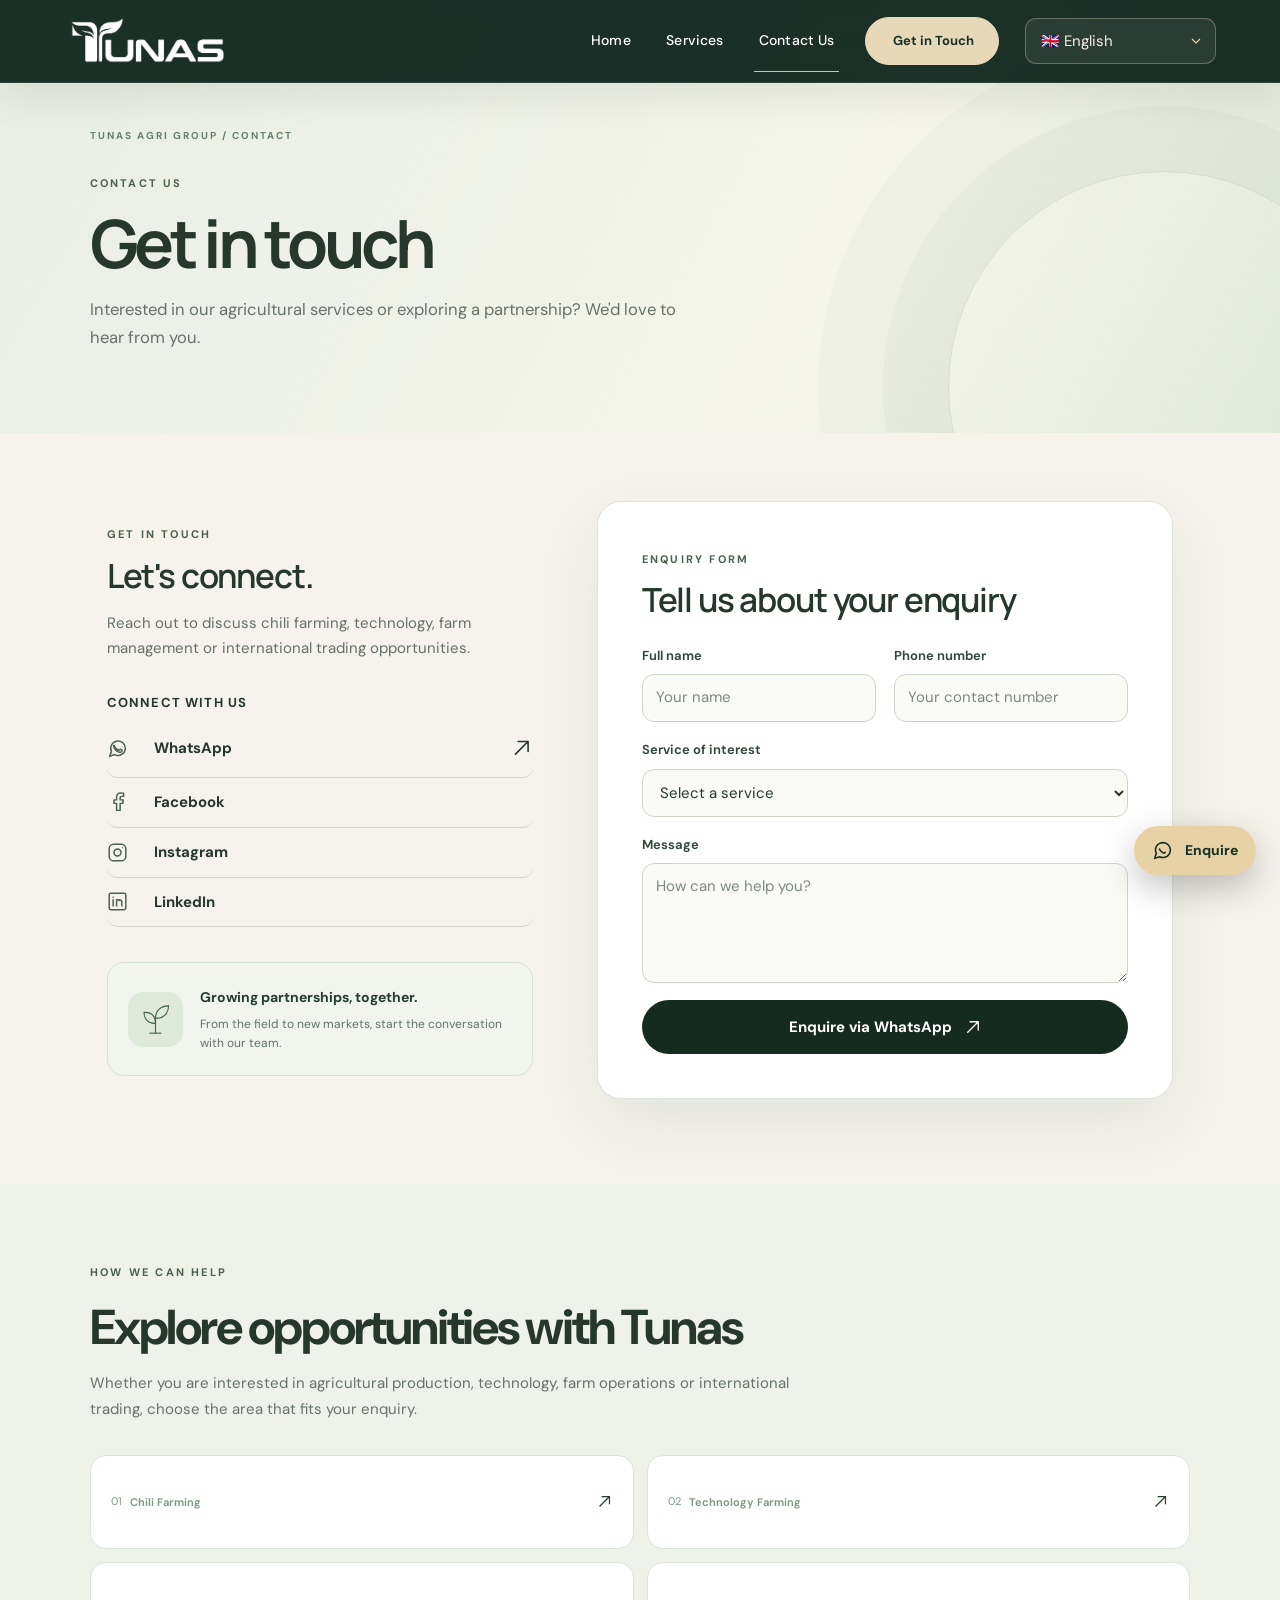
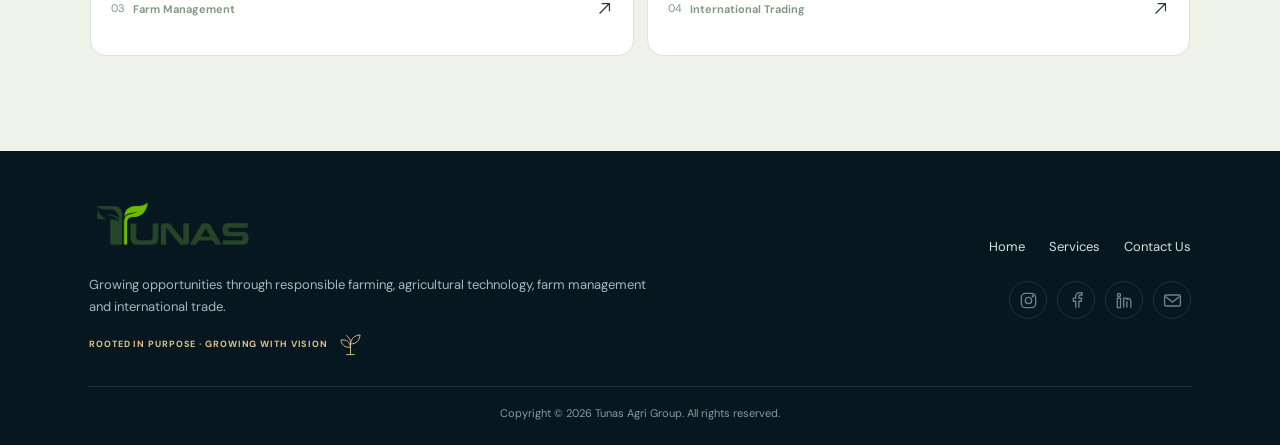
==== commit d4ba5d8d: "Add files via upload" ====
--- a/contact/index.html
+++ b/contact/index.html
@@ -1,3 +1,3 @@
 <!DOCTYPE html>
 
-<html lang="en"><head><meta charset="utf-8"/><meta content="width=device-width,initial-scale=1,viewport-fit=cover" name="viewport"/><meta content="#16271d" name="theme-color"/><meta content="Get in touch with Tunas Agri Group about farming, technology, farm management and trading." name="description"/><title>Contact Us | Tunas Agri Group</title><link href="../assets/favicon.png" rel="icon" type="image/png"/><link href="../assets/site.css" rel="stylesheet"/><link href="../assets/refinement.css" rel="stylesheet"/></head><body class="inner-page"><div aria-hidden="true" class="menu-backdrop"></div><div aria-label="Loading Tunas Agri Group" class="site-loader" hidden="" id="siteLoader" role="status"><div class="loader-art"><svg aria-hidden="true" viewbox="0 0 100 100"><path class="loader-stem" d="M50 77 Q50 54 50 33"></path><path class="loader-leaf leaf-left" d="M50 55 C22 54 22 27 22 27 C44 28 50 42 50 55Z"></path><path class="loader-leaf leaf-right" d="M50 43 C50 19 79 16 79 16 C78 38 65 44 50 43Z"></path><circle class="loader-seed" cx="50" cy="78" r="4"></circle></svg></div><div class="loader-wordmark">TUNAS AGRI GROUP</div><div class="loader-caption">GROWING POSSIBILITIES</div></div><header class="site-header" id="siteHeader"><a aria-label="Tunas Agri Group home" class="brand" href="../index.html"><img alt="TUNAS" src="../assets/tunas-logo.png"/></a><div class="language-control desktop-language"><label class="sr-only" for="siteLanguage">Website language</label><select aria-label="Choose website language" id="siteLanguage"><option value="en">🇬🇧  English</option><option value="ms">🇲🇾  Bahasa Malaysia</option><option value="vi">🇻🇳  Tiếng Việt</option></select><svg aria-hidden="true" viewbox="0 0 24 24"><path d="m6 9 6 6 6-6"></path></svg></div><button aria-controls="primaryNav" aria-expanded="false" aria-label="Open menu" class="menu-toggle" type="button"><span></span><span></span></button><nav aria-label="Main navigation" class="primary-nav" id="primaryNav"><div aria-hidden="true" class="drawer-heading">EXPLORE TUNAS</div><a class="" href="../index.html">Home</a><a class="" href="../services/">Services</a><a class="active" href="../contact/">Contact Us</a><a class="nav-contact nav-contact-clean" href="../contact/">Get in Touch</a><div aria-hidden="true" class="drawer-bottom">GROWING POSSIBILITIES · TOGETHER</div><div class="mobile-language"><label for="mobileSiteLanguage">Language / Bahasa / Ngôn ngữ</label><div class="mobile-language-field"><select aria-label="Mobile website language" id="mobileSiteLanguage"><option value="en">🇬🇧  English</option><option value="ms">🇲🇾  Bahasa Malaysia</option><option value="vi">🇻🇳  Tiếng Việt</option></select><span aria-hidden="true">⌄</span></div></div></nav></header><main><section class="contact-hero contact-hero-upgraded"><div class="contact-hero-number">TUNAS AGRI GROUP  /  CONTACT</div><span class="section-kicker">CONTACT US</span><h1>Get in touch</h1><p>Interested in our agricultural services or exploring a partnership? We'd love to hear from you.</p></section><section class="contact-layout"><div class="contact-info reveal"><span class="section-kicker">GET IN TOUCH</span><h2>Let's connect.</h2><p>Reach out to discuss chili farming, technology, farm management or international trading opportunities.</p><div class="contact-social"><h3>Connect with us</h3><a aria-label="Contact Tunas Agri Group via WhatsApp" class="social-row" href="https://api.whatsapp.com/send?text=Hello%20Tunas%20Agri%20Group%2C%20I%20would%20like%20to%20enquire%20about%20your%20services." rel="noopener noreferrer" target="_blank"><span class="social-icon"><svg aria-hidden="true" fill="none" height="21" stroke="currentColor" stroke-linecap="round" stroke-linejoin="round" stroke-width="1.7" viewbox="0 0 24 24" width="21"><path d="M21 11.5a8.4 8.4 0 0 1-12.4 7.4L3 21l2.1-5.4A8.4 8.4 0 1 1 21 11.5Z"></path><path d="M8.5 8.5c.5 3 2.2 4.7 5.2 5.5l1.3-1.2 2.2 1.1-.5 2c-4.6 1.5-9.4-3.4-9.2-7.4Z"></path></svg></span><span class="social-label">WhatsApp</span><span aria-hidden="true" class="social-arrow"><svg aria-hidden="true" class="ui-arrow" fill="none" stroke="currentColor" stroke-linecap="round" stroke-linejoin="round" stroke-width="1.8" viewbox="0 0 24 24"><path d="M5 19 19 5M8 5h11v11"></path></svg></span></a><div aria-label="Facebook social media" class="social-row social-display"><span class="social-icon"><svg aria-hidden="true" fill="none" height="21" stroke="currentColor" stroke-linecap="round" stroke-linejoin="round" stroke-width="1.7" viewbox="0 0 24 24" width="21"><path d="M15 21v-8h3l.5-4H15V7c0-1.2.4-2 2-2h2V1.5A24 24 0 0 0 16 1c-3 0-5 1.8-5 5v3H8v4h3v8Z"></path></svg></span><span class="social-label">Facebook</span></div><div aria-label="Instagram social media" class="social-row social-display"><span class="social-icon"><svg aria-hidden="true" fill="none" height="21" stroke="currentColor" stroke-linecap="round" stroke-linejoin="round" stroke-width="1.7" viewbox="0 0 24 24" width="21"><rect height="19" rx="5" width="19" x="2.5" y="2.5"></rect><circle cx="12" cy="12" r="4"></circle><circle cx="17.8" cy="6.3" fill="currentColor" r=".7" stroke="none"></circle></svg></span><span class="social-label">Instagram</span></div><div aria-label="LinkedIn social media" class="social-row social-display"><span class="social-icon"><svg aria-hidden="true" fill="none" height="21" stroke="currentColor" stroke-linecap="round" stroke-linejoin="round" stroke-width="1.7" viewbox="0 0 24 24" width="21"><rect height="19" rx="2" width="19" x="2.5" y="2.5"></rect><path d="M7 10v7M7 7v.1M11 17v-7h3v1c.7-1 3-1.5 3 2v4M11 13v-3"></path></svg></span><span class="social-label">LinkedIn</span></div></div><div class="contact-feature"><div class="contact-feature-icon"><svg fill="none" stroke="currentColor" stroke-width="2" viewbox="0 0 64 64"><path d="M32 57V26M32 39C17 40 11 29 11 19c15-1 21 8 21 20ZM32 30c0-15 10-23 24-23-1 15-9 23-24 23Z"></path><path d="M21 57h22"></path></svg></div><div><strong>Growing partnerships, together.</strong><p>From the field to new markets, start the conversation with our team.</p></div></div></div><div class="contact-form-wrap reveal"><span class="section-kicker">ENQUIRY FORM</span><h2>Tell us about your enquiry</h2><form id="enquiryForm"><div class="form-grid"><label>Full name<input autocomplete="name" name="name" placeholder="Your name" required="" type="text"/></label><label>Phone number<input autocomplete="tel" name="phone" placeholder="Your contact number" type="tel"/></label></div><label>Service of interest<select id="serviceSelect" name="service" required=""><option value="">Select a service</option><option value="Chili Farming">Chili Farming</option><option value="Technology Farming">Technology Farming</option><option value="Farm Management">Farm Management</option><option value="International Trading">International Trading</option><option value="General Enquiry">General Enquiry</option></select></label><label>Message<textarea name="message" placeholder="How can we help you?" required="" rows="4"></textarea></label><button class="form-submit" type="submit">Send enquiry via WhatsApp<span aria-hidden="true"><svg aria-hidden="true" class="ui-arrow" fill="none" stroke="currentColor" stroke-linecap="round" stroke-linejoin="round" stroke-width="1.8" viewbox="0 0 24 24"><path d="M5 19 19 5M8 5h11v11"></path></svg></span></button><p aria-live="polite" class="form-status" id="formStatus" role="status"></p></form></div></section><section class="contact-next-section"><div class="contact-next-inner"><span class="section-kicker">HOW WE CAN HELP</span><h2>Explore opportunities with Tunas</h2><p>Whether you are interested in agricultural production, technology, farm operations or international trading, choose the area that fits your enquiry.</p><div class="contact-next-grid"><a href="../services/#chili-farming"><span>01</span><strong>Chili Farming</strong><svg fill="none" stroke="currentColor" stroke-width="1.7" viewbox="0 0 24 24"><path d="M5 19 19 5M8 5h11v11"></path></svg></a><a href="../services/#technology-farming"><span>02</span><strong>Technology Farming</strong><svg fill="none" stroke="currentColor" stroke-width="1.7" viewbox="0 0 24 24"><path d="M5 19 19 5M8 5h11v11"></path></svg></a><a href="../services/#farm-management"><span>03</span><strong>Farm Management</strong><svg fill="none" stroke="currentColor" stroke-width="1.7" viewbox="0 0 24 24"><path d="M5 19 19 5M8 5h11v11"></path></svg></a><a href="../services/#international-trading"><span>04</span><strong>International Trading</strong><svg fill="none" stroke="currentColor" stroke-width="1.7" viewbox="0 0 24 24"><path d="M5 19 19 5M8 5h11v11"></path></svg></a></div></div></section></main><footer class="site-footer premium-footer"><div class="premium-footer-inner"><div class="footer-content-grid"><div class="footer-brand-column"><a aria-label="Tunas Agri Group home" class="premium-footer-logo" href="../index.html"><img alt="Tunas Agri Group" src="../assets/tunas-logo.png"/></a><p class="premium-footer-description">Growing opportunities through responsible farming, agricultural technology, farm management and international trade.</p><p class="premium-footer-motto">ROOTED IN PURPOSE · GROWING WITH VISION<span aria-hidden="true" class="botanical-accent"><svg fill="none" stroke="currentColor" stroke-linecap="round" stroke-linejoin="round" stroke-width="1.7" viewbox="0 0 48 48"><path class="sprout-stem" d="M24 42V21c0-5-2-9-7-13"></path><path class="sprout-leaf" d="M24 29C12 30 8 23 7 16c10-1 16 3 17 13Z"></path><path class="sprout-leaf" d="M24 23c1-10 7-15 17-16-1 10-6 16-17 16Z"></path><path d="M17 42h14"></path></svg></span></p></div><div class="footer-links-column"><nav aria-label="Footer navigation" class="premium-footer-nav"><a href="../index.html">Home</a><a href="../services/">Services</a><a href="../contact/">Contact Us</a></nav><div class="footer-social-row"><div aria-label="Social links" class="footer-social"><span aria-label="Instagram (link to be configured)" class="unconfigured-social" title="Social profile link not configured"><svg aria-hidden="true" viewbox="0 0 24 24"><rect height="18" rx="5" width="18" x="3" y="3"></rect><circle cx="12" cy="12" r="4"></circle><circle cx="17.5" cy="6.5" fill="currentColor" r=".8"></circle></svg></span><span aria-label="Facebook (link to be configured)" class="unconfigured-social" title="Social profile link not configured"><svg aria-hidden="true" viewbox="0 0 24 24"><path d="M15 21v-8h3l.5-4H15V7c0-1.1.4-2 2-2h2V2.2A23 23 0 0 0 16 2c-3.2 0-5 1.9-5 5v2H8v4h3v8"></path></svg></span><span aria-label="Linkedin (link to be configured)" class="unconfigured-social" title="Social profile link not configured"><svg aria-hidden="true" viewbox="0 0 24 24"><rect height="12" width="4" x="3" y="9"></rect><circle cx="5" cy="5" r="2"></circle><path d="M11 21V9h4v2c.8-1.5 5-2.3 5 2v8M15 13v8"></path></svg></span><span aria-label="Mail" class="unconfigured-social" title="Mail"><svg aria-hidden="true" viewbox="0 0 24 24"><rect height="14" rx="2" width="20" x="2" y="5"></rect><path d="m3 7 9 7 9-7"></path></svg></span></div></div></div></div><div class="premium-footer-rule"></div><div class="premium-footer-copyright">Copyright © <span class="current-year">2026</span> Tunas Agri Group. All rights reserved.</div></div></footer><script defer="" src="../assets/site.js"></script><a aria-label="Contact Tunas Agri Group" class="floating-contact" href="../contact/"><svg aria-hidden="true" fill="none" stroke="currentColor" stroke-linecap="round" stroke-linejoin="round" stroke-width="1.8" viewbox="0 0 24 24"><path d="M21 11.5a8.4 8.4 0 0 1-.9 3.8 8.5 8.5 0 0 1-7.6 4.7 8.4 8.4 0 0 1-3.8-.9L3 21l1.9-5.7a8.4 8.4 0 0 1-.9-3.8A8.5 8.5 0 0 1 8.7 3.9a8.4 8.4 0 0 1 3.8-.9h.5a8.5 8.5 0 0 1 8 8v.5Z"></path><path d="M8.5 10.5c1.1 2.1 2.9 3.8 5 4.6l1.6-1"></path></svg><span>Enquire</span></a><script defer="True" src="../assets/language.js"></script><script defer="True" src="../assets/refinement.js"></script></body></html>+<html lang="en"><head><meta charset="utf-8"/><meta content="width=device-width,initial-scale=1,viewport-fit=cover" name="viewport"/><meta content="#16271d" name="theme-color"/><meta content="Get in touch with Tunas Agri Group about farming, technology, farm management and trading." name="description"/><title>Contact Us | Tunas Agri Group</title><link href="../assets/favicon.png" rel="icon" type="image/png"/><link href="../assets/site.css" rel="stylesheet"/><link href="../assets/refinement.css" rel="stylesheet"/><link rel="stylesheet" href="../assets/transition.css"/><link rel="stylesheet" href="../assets/cta-single-line.css"/></head><body class="inner-page"><div aria-hidden="true" class="menu-backdrop"></div><div aria-label="Loading Tunas Agri Group" class="site-loader" hidden="" id="siteLoader" role="status"><div class="loader-art"><svg aria-hidden="true" viewbox="0 0 100 100"><path class="loader-stem" d="M50 77 Q50 54 50 33"></path><path class="loader-leaf leaf-left" d="M50 55 C22 54 22 27 22 27 C44 28 50 42 50 55Z"></path><path class="loader-leaf leaf-right" d="M50 43 C50 19 79 16 79 16 C78 38 65 44 50 43Z"></path><circle class="loader-seed" cx="50" cy="78" r="4"></circle></svg></div><div class="loader-wordmark">TUNAS AGRI GROUP</div><div class="loader-caption">GROWING POSSIBILITIES</div></div><header class="site-header" id="siteHeader"><a aria-label="Tunas Agri Group home" class="brand" href="../index.html"><img alt="TUNAS" src="../assets/tunas-logo.png"/></a><div class="language-control desktop-language"><label class="sr-only" for="siteLanguage">Website language</label><select aria-label="Choose website language" id="siteLanguage"><option value="en">🇬🇧  English</option><option value="ms">🇲🇾  Bahasa Malaysia</option><option value="vi">🇻🇳  Tiếng Việt</option></select><svg aria-hidden="true" viewbox="0 0 24 24"><path d="m6 9 6 6 6-6"></path></svg></div><button aria-controls="primaryNav" aria-expanded="false" aria-label="Open menu" class="menu-toggle" type="button"><span></span><span></span></button><nav aria-label="Main navigation" class="primary-nav" id="primaryNav"><div aria-hidden="true" class="drawer-heading">EXPLORE TUNAS</div><a class="" href="../index.html">Home</a><a class="" href="../services/">Services</a><a class="active" href="../contact/">Contact Us</a><a class="nav-contact nav-contact-clean" href="../contact/">Get in Touch</a><div aria-hidden="true" class="drawer-bottom">GROWING POSSIBILITIES · TOGETHER</div><div class="mobile-language"><label for="mobileSiteLanguage">Language / Bahasa / Ngôn ngữ</label><div class="mobile-language-field"><select aria-label="Mobile website language" id="mobileSiteLanguage"><option value="en">🇬🇧  English</option><option value="ms">🇲🇾  Bahasa Malaysia</option><option value="vi">🇻🇳  Tiếng Việt</option></select><span aria-hidden="true">⌄</span></div></div></nav></header><main><section class="contact-hero contact-hero-upgraded"><div class="contact-hero-number">TUNAS AGRI GROUP  /  CONTACT</div><span class="section-kicker">CONTACT US</span><h1>Get in touch</h1><p>Interested in our agricultural services or exploring a partnership? We'd love to hear from you.</p></section><section class="contact-layout"><div class="contact-info reveal"><span class="section-kicker">GET IN TOUCH</span><h2>Let's connect.</h2><p>Reach out to discuss chili farming, technology, farm management or international trading opportunities.</p><div class="contact-social"><h3>Connect with us</h3><a aria-label="Contact Tunas Agri Group via WhatsApp" class="social-row" href="https://api.whatsapp.com/send?text=Hello%20Tunas%20Agri%20Group%2C%20I%20would%20like%20to%20enquire%20about%20your%20services." rel="noopener noreferrer" target="_blank"><span class="social-icon"><svg aria-hidden="true" fill="none" height="21" stroke="currentColor" stroke-linecap="round" stroke-linejoin="round" stroke-width="1.7" viewbox="0 0 24 24" width="21"><path d="M21 11.5a8.4 8.4 0 0 1-12.4 7.4L3 21l2.1-5.4A8.4 8.4 0 1 1 21 11.5Z"></path><path d="M8.5 8.5c.5 3 2.2 4.7 5.2 5.5l1.3-1.2 2.2 1.1-.5 2c-4.6 1.5-9.4-3.4-9.2-7.4Z"></path></svg></span><span class="social-label">WhatsApp</span><span aria-hidden="true" class="social-arrow"><svg aria-hidden="true" class="ui-arrow" fill="none" stroke="currentColor" stroke-linecap="round" stroke-linejoin="round" stroke-width="1.8" viewbox="0 0 24 24"><path d="M5 19 19 5M8 5h11v11"></path></svg></span></a><div aria-label="Facebook social media" class="social-row social-display"><span class="social-icon"><svg aria-hidden="true" fill="none" height="21" stroke="currentColor" stroke-linecap="round" stroke-linejoin="round" stroke-width="1.7" viewbox="0 0 24 24" width="21"><path d="M15 21v-8h3l.5-4H15V7c0-1.2.4-2 2-2h2V1.5A24 24 0 0 0 16 1c-3 0-5 1.8-5 5v3H8v4h3v8Z"></path></svg></span><span class="social-label">Facebook</span></div><div aria-label="Instagram social media" class="social-row social-display"><span class="social-icon"><svg aria-hidden="true" fill="none" height="21" stroke="currentColor" stroke-linecap="round" stroke-linejoin="round" stroke-width="1.7" viewbox="0 0 24 24" width="21"><rect height="19" rx="5" width="19" x="2.5" y="2.5"></rect><circle cx="12" cy="12" r="4"></circle><circle cx="17.8" cy="6.3" fill="currentColor" r=".7" stroke="none"></circle></svg></span><span class="social-label">Instagram</span></div><div aria-label="LinkedIn social media" class="social-row social-display"><span class="social-icon"><svg aria-hidden="true" fill="none" height="21" stroke="currentColor" stroke-linecap="round" stroke-linejoin="round" stroke-width="1.7" viewbox="0 0 24 24" width="21"><rect height="19" rx="2" width="19" x="2.5" y="2.5"></rect><path d="M7 10v7M7 7v.1M11 17v-7h3v1c.7-1 3-1.5 3 2v4M11 13v-3"></path></svg></span><span class="social-label">LinkedIn</span></div></div><div class="contact-feature"><div class="contact-feature-icon"><svg fill="none" stroke="currentColor" stroke-width="2" viewbox="0 0 64 64"><path d="M32 57V26M32 39C17 40 11 29 11 19c15-1 21 8 21 20ZM32 30c0-15 10-23 24-23-1 15-9 23-24 23Z"></path><path d="M21 57h22"></path></svg></div><div><strong>Growing partnerships, together.</strong><p>From the field to new markets, start the conversation with our team.</p></div></div></div><div class="contact-form-wrap reveal"><span class="section-kicker">ENQUIRY FORM</span><h2>Tell us about your enquiry</h2><form id="enquiryForm"><div class="form-grid"><label>Full name<input autocomplete="name" name="name" placeholder="Your name" required="" type="text"/></label><label>Phone number<input autocomplete="tel" name="phone" placeholder="Your contact number" type="tel"/></label></div><label>Service of interest<select id="serviceSelect" name="service" required=""><option value="">Select a service</option><option value="Chili Farming">Chili Farming</option><option value="Technology Farming">Technology Farming</option><option value="Farm Management">Farm Management</option><option value="International Trading">International Trading</option><option value="General Enquiry">General Enquiry</option></select></label><label>Message<textarea name="message" placeholder="How can we help you?" required="" rows="4"></textarea></label><button class="form-submit" type="submit">Enquire via WhatsApp<span aria-hidden="true"><svg aria-hidden="true" class="ui-arrow" fill="none" stroke="currentColor" stroke-linecap="round" stroke-linejoin="round" stroke-width="1.8" viewbox="0 0 24 24"><path d="M5 19 19 5M8 5h11v11"></path></svg></span></button><p aria-live="polite" class="form-status" id="formStatus" role="status"></p></form></div></section><section class="contact-next-section"><div class="contact-next-inner"><span class="section-kicker">HOW WE CAN HELP</span><h2>Explore opportunities with Tunas</h2><p>Whether you are interested in agricultural production, technology, farm operations or international trading, choose the area that fits your enquiry.</p><div class="contact-next-grid"><a href="../services/#chili-farming"><span>01</span><strong>Chili Farming</strong><svg fill="none" stroke="currentColor" stroke-width="1.7" viewbox="0 0 24 24"><path d="M5 19 19 5M8 5h11v11"></path></svg></a><a href="../services/#technology-farming"><span>02</span><strong>Technology Farming</strong><svg fill="none" stroke="currentColor" stroke-width="1.7" viewbox="0 0 24 24"><path d="M5 19 19 5M8 5h11v11"></path></svg></a><a href="../services/#farm-management"><span>03</span><strong>Farm Management</strong><svg fill="none" stroke="currentColor" stroke-width="1.7" viewbox="0 0 24 24"><path d="M5 19 19 5M8 5h11v11"></path></svg></a><a href="../services/#international-trading"><span>04</span><strong>International Trading</strong><svg fill="none" stroke="currentColor" stroke-width="1.7" viewbox="0 0 24 24"><path d="M5 19 19 5M8 5h11v11"></path></svg></a></div></div></section></main><footer class="site-footer premium-footer"><div class="premium-footer-inner"><div class="footer-content-grid"><div class="footer-brand-column"><a aria-label="Tunas Agri Group home" class="premium-footer-logo" href="../index.html"><img alt="Tunas Agri Group" src="../assets/tunas-logo.png"/></a><p class="premium-footer-description">Growing opportunities through responsible farming, agricultural technology, farm management and international trade.</p><p class="premium-footer-motto">ROOTED IN PURPOSE · GROWING WITH VISION<span aria-hidden="true" class="botanical-accent"><svg fill="none" stroke="currentColor" stroke-linecap="round" stroke-linejoin="round" stroke-width="1.7" viewbox="0 0 48 48"><path class="sprout-stem" d="M24 42V21c0-5-2-9-7-13"></path><path class="sprout-leaf" d="M24 29C12 30 8 23 7 16c10-1 16 3 17 13Z"></path><path class="sprout-leaf" d="M24 23c1-10 7-15 17-16-1 10-6 16-17 16Z"></path><path d="M17 42h14"></path></svg></span></p></div><div class="footer-links-column"><nav aria-label="Footer navigation" class="premium-footer-nav"><a href="../index.html">Home</a><a href="../services/">Services</a><a href="../contact/">Contact Us</a></nav><div class="footer-social-row"><div aria-label="Social links" class="footer-social"><span aria-label="Instagram (link to be configured)" class="unconfigured-social" title="Social profile link not configured"><svg aria-hidden="true" viewbox="0 0 24 24"><rect height="18" rx="5" width="18" x="3" y="3"></rect><circle cx="12" cy="12" r="4"></circle><circle cx="17.5" cy="6.5" fill="currentColor" r=".8"></circle></svg></span><span aria-label="Facebook (link to be configured)" class="unconfigured-social" title="Social profile link not configured"><svg aria-hidden="true" viewbox="0 0 24 24"><path d="M15 21v-8h3l.5-4H15V7c0-1.1.4-2 2-2h2V2.2A23 23 0 0 0 16 2c-3.2 0-5 1.9-5 5v2H8v4h3v8"></path></svg></span><span aria-label="Linkedin (link to be configured)" class="unconfigured-social" title="Social profile link not configured"><svg aria-hidden="true" viewbox="0 0 24 24"><rect height="12" width="4" x="3" y="9"></rect><circle cx="5" cy="5" r="2"></circle><path d="M11 21V9h4v2c.8-1.5 5-2.3 5 2v8M15 13v8"></path></svg></span><span aria-label="Mail" class="unconfigured-social" title="Mail"><svg aria-hidden="true" viewbox="0 0 24 24"><rect height="14" rx="2" width="20" x="2" y="5"></rect><path d="m3 7 9 7 9-7"></path></svg></span></div></div></div></div><div class="premium-footer-rule"></div><div class="premium-footer-copyright">Copyright © <span class="current-year">2026</span> Tunas Agri Group. All rights reserved.</div></div></footer><script defer="" src="../assets/site.js"></script><a aria-label="Contact Tunas Agri Group" class="floating-contact" href="../contact/"><svg aria-hidden="true" fill="none" stroke="currentColor" stroke-linecap="round" stroke-linejoin="round" stroke-width="1.8" viewbox="0 0 24 24"><path d="M21 11.5a8.4 8.4 0 0 1-.9 3.8 8.5 8.5 0 0 1-7.6 4.7 8.4 8.4 0 0 1-3.8-.9L3 21l1.9-5.7a8.4 8.4 0 0 1-.9-3.8A8.5 8.5 0 0 1 8.7 3.9a8.4 8.4 0 0 1 3.8-.9h.5a8.5 8.5 0 0 1 8 8v.5Z"></path><path d="M8.5 10.5c1.1 2.1 2.9 3.8 5 4.6l1.6-1"></path></svg><span>Enquire</span></a><script defer="True" src="../assets/language.js"></script><script defer="True" src="../assets/refinement.js"></script><script defer src="../assets/transition.js"></script></body></html>
--- a/assets/transition.css
+++ b/assets/transition.css
@@ -0,0 +1,22 @@
+/* Tunas refined navigation transitions — independent of the old disabled loader */
+.tunas-transition{position:fixed;inset:0;z-index:20000;display:grid;place-items:center;background:#071d17;opacity:0;visibility:hidden;pointer-events:none;transition:opacity .32s ease,visibility .32s;isolation:isolate}
+.tunas-transition.is-visible{opacity:1;visibility:visible;pointer-events:auto}
+.tunas-transition::before{content:"";position:absolute;inset:0;background:radial-gradient(ellipse at 50% 55%,rgba(113,149,100,.16),transparent 58%);pointer-events:none}
+.tunas-transition-inner{position:relative;text-align:center;display:flex;flex-direction:column;align-items:center;gap:13px;transform:translateY(8px);transition:transform .45s ease}
+.tunas-transition.is-visible .tunas-transition-inner{transform:translateY(0)}
+.tunas-transition-symbol{width:72px;height:86px;overflow:visible;color:#dcca9d}
+.tunas-transition-symbol .stem{stroke-dasharray:64;stroke-dashoffset:64;transition:stroke-dashoffset .75s cubic-bezier(.2,.8,.2,1)}
+.tunas-transition-symbol .leaf{transform-box:fill-box;transform-origin:bottom center;transform:scale(.2);opacity:0;transition:transform .65s cubic-bezier(.2,.8,.2,1),opacity .5s}
+.tunas-transition.is-visible .stem{stroke-dashoffset:0}
+.tunas-transition.is-visible .leaf{transform:scale(1);opacity:1}
+.tunas-transition.is-visible .leaf.right{transition-delay:.14s}
+.tunas-transition-brand{color:#f5f0e4;font-size:13px;letter-spacing:.28em;font-weight:650;font-family:inherit}
+.tunas-transition-caption{color:#d9c79e;font-size:9px;letter-spacing:.29em;font-weight:550}
+@media(prefers-reduced-motion:reduce){.tunas-transition,.tunas-transition-inner,.tunas-transition-symbol *{transition:none!important}}
+/* Keep the plant visibly growing on every page transition. */
+.tunas-transition.is-visible .tunas-transition-symbol .stem{animation:tunasStem .8s ease both}
+.tunas-transition.is-visible .tunas-transition-symbol .leaf{animation:tunasLeaf .72s cubic-bezier(.2,.8,.2,1) both}
+.tunas-transition.is-visible .tunas-transition-symbol .leaf.right{animation-delay:.18s}
+@keyframes tunasStem{from{stroke-dashoffset:64}to{stroke-dashoffset:0}}
+@keyframes tunasLeaf{from{opacity:0;transform:scale(.12)}to{opacity:1;transform:scale(1)}}
+@media(prefers-reduced-motion:reduce){.tunas-transition.is-visible .tunas-transition-symbol *{animation:none!important}}
--- a/assets/cta-single-line.css
+++ b/assets/cta-single-line.css
@@ -0,0 +1,33 @@
+/* Consistent single-line CTAs across all pages and viewport sizes */
+:where(a,button).form-submit, .contact-form-wrap .form-submit,
+.text-action,.btn,.button,.cta,.service-cta,.enquiry-link,.nav-contact,
+.floating-contact,.contact-submit,.hero-cta,.service-link,.contact-next-grid a {
+ box-sizing:border-box!important;
+ white-space:nowrap!important;
+ flex-wrap:nowrap!important;
+ align-items:center!important;
+ justify-content:center!important;
+ column-gap:clamp(6px,1.3vw,12px)!important;
+ max-width:100%!important;
+ min-width:0!important;
+}
+.contact-form-wrap .form-submit {
+ display:flex!important;
+ width:100%!important;
+ padding:16px clamp(12px,3vw,24px)!important;
+ font-size:clamp(11px,2.8vw,15px)!important;
+ line-height:1.25!important;
+ letter-spacing:0!important;
+}
+.contact-form-wrap .form-submit span {display:inline-flex!important;flex:0 0 auto!important;}
+.contact-form-wrap .form-submit svg {width:18px!important;height:18px!important;}
+.contact-next-grid a strong {white-space:nowrap!important;font-size:clamp(11px,2.6vw,16px)!important;}
+.contact-next-grid a {gap:8px!important;padding:14px clamp(9px,2vw,20px)!important;}
+.contact-next-grid a svg {width:17px!important;height:17px!important;flex-shrink:0!important;}
+@media(max-width:600px){
+ .contact-form-wrap .form-submit{font-size:clamp(11px,3.5vw,14px)!important;min-height:54px!important;}
+ .contact-next-grid{grid-template-columns:minmax(0,1fr)!important;}
+ .contact-next-grid a{justify-content:space-between!important;}
+ .text-action,.btn,.button,.cta,.service-cta,.enquiry-link,.nav-contact,.floating-contact,.contact-submit,.hero-cta,.service-link{font-size:clamp(11px,3vw,14px)!important;}
+}
+@media(max-width:360px){.contact-form-wrap .form-submit{font-size:11px!important;padding-inline:10px!important;}}
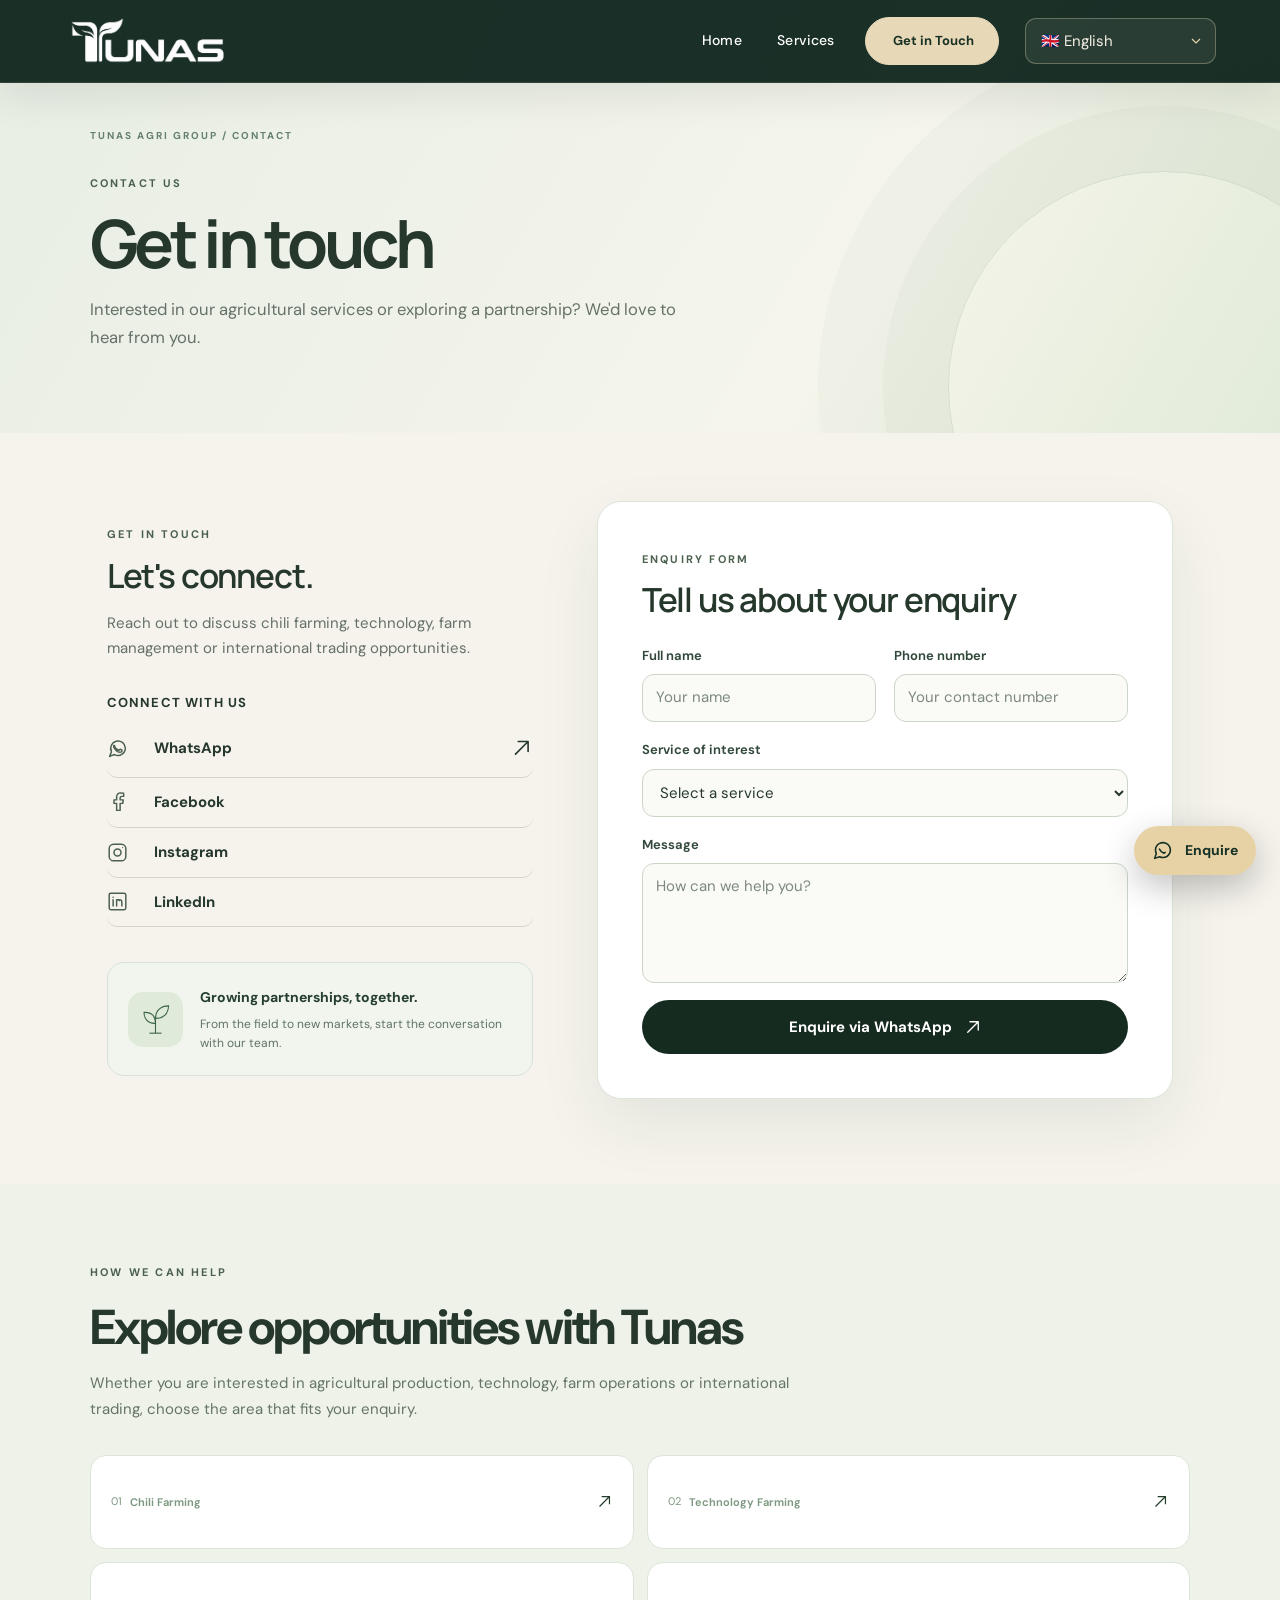
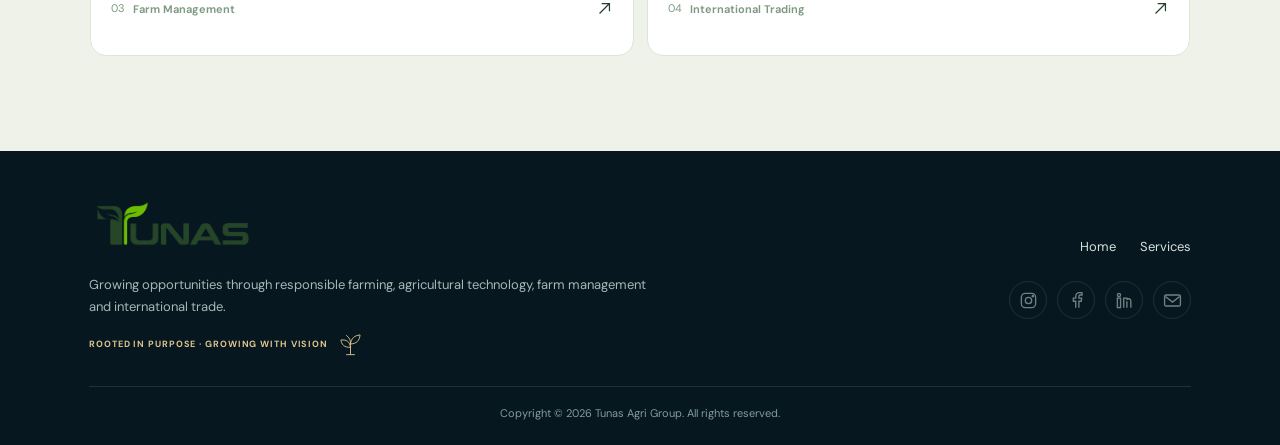
==== commit 1f5d5c8a: "Add files via upload" ====
--- a/contact/index.html
+++ b/contact/index.html
@@ -1,3 +1,3 @@
 <!DOCTYPE html>
 
-<html lang="en"><head><meta charset="utf-8"/><meta content="width=device-width,initial-scale=1,viewport-fit=cover" name="viewport"/><meta content="#16271d" name="theme-color"/><meta content="Get in touch with Tunas Agri Group about farming, technology, farm management and trading." name="description"/><title>Contact Us | Tunas Agri Group</title><link href="../assets/favicon.png" rel="icon" type="image/png"/><link href="../assets/site.css" rel="stylesheet"/><link href="../assets/refinement.css" rel="stylesheet"/><link rel="stylesheet" href="../assets/transition.css"/><link rel="stylesheet" href="../assets/cta-single-line.css"/></head><body class="inner-page"><div aria-hidden="true" class="menu-backdrop"></div><div aria-label="Loading Tunas Agri Group" class="site-loader" hidden="" id="siteLoader" role="status"><div class="loader-art"><svg aria-hidden="true" viewbox="0 0 100 100"><path class="loader-stem" d="M50 77 Q50 54 50 33"></path><path class="loader-leaf leaf-left" d="M50 55 C22 54 22 27 22 27 C44 28 50 42 50 55Z"></path><path class="loader-leaf leaf-right" d="M50 43 C50 19 79 16 79 16 C78 38 65 44 50 43Z"></path><circle class="loader-seed" cx="50" cy="78" r="4"></circle></svg></div><div class="loader-wordmark">TUNAS AGRI GROUP</div><div class="loader-caption">GROWING POSSIBILITIES</div></div><header class="site-header" id="siteHeader"><a aria-label="Tunas Agri Group home" class="brand" href="../index.html"><img alt="TUNAS" src="../assets/tunas-logo.png"/></a><div class="language-control desktop-language"><label class="sr-only" for="siteLanguage">Website language</label><select aria-label="Choose website language" id="siteLanguage"><option value="en">🇬🇧  English</option><option value="ms">🇲🇾  Bahasa Malaysia</option><option value="vi">🇻🇳  Tiếng Việt</option></select><svg aria-hidden="true" viewbox="0 0 24 24"><path d="m6 9 6 6 6-6"></path></svg></div><button aria-controls="primaryNav" aria-expanded="false" aria-label="Open menu" class="menu-toggle" type="button"><span></span><span></span></button><nav aria-label="Main navigation" class="primary-nav" id="primaryNav"><div aria-hidden="true" class="drawer-heading">EXPLORE TUNAS</div><a class="" href="../index.html">Home</a><a class="" href="../services/">Services</a><a class="active" href="../contact/">Contact Us</a><a class="nav-contact nav-contact-clean" href="../contact/">Get in Touch</a><div aria-hidden="true" class="drawer-bottom">GROWING POSSIBILITIES · TOGETHER</div><div class="mobile-language"><label for="mobileSiteLanguage">Language / Bahasa / Ngôn ngữ</label><div class="mobile-language-field"><select aria-label="Mobile website language" id="mobileSiteLanguage"><option value="en">🇬🇧  English</option><option value="ms">🇲🇾  Bahasa Malaysia</option><option value="vi">🇻🇳  Tiếng Việt</option></select><span aria-hidden="true">⌄</span></div></div></nav></header><main><section class="contact-hero contact-hero-upgraded"><div class="contact-hero-number">TUNAS AGRI GROUP  /  CONTACT</div><span class="section-kicker">CONTACT US</span><h1>Get in touch</h1><p>Interested in our agricultural services or exploring a partnership? We'd love to hear from you.</p></section><section class="contact-layout"><div class="contact-info reveal"><span class="section-kicker">GET IN TOUCH</span><h2>Let's connect.</h2><p>Reach out to discuss chili farming, technology, farm management or international trading opportunities.</p><div class="contact-social"><h3>Connect with us</h3><a aria-label="Contact Tunas Agri Group via WhatsApp" class="social-row" href="https://api.whatsapp.com/send?text=Hello%20Tunas%20Agri%20Group%2C%20I%20would%20like%20to%20enquire%20about%20your%20services." rel="noopener noreferrer" target="_blank"><span class="social-icon"><svg aria-hidden="true" fill="none" height="21" stroke="currentColor" stroke-linecap="round" stroke-linejoin="round" stroke-width="1.7" viewbox="0 0 24 24" width="21"><path d="M21 11.5a8.4 8.4 0 0 1-12.4 7.4L3 21l2.1-5.4A8.4 8.4 0 1 1 21 11.5Z"></path><path d="M8.5 8.5c.5 3 2.2 4.7 5.2 5.5l1.3-1.2 2.2 1.1-.5 2c-4.6 1.5-9.4-3.4-9.2-7.4Z"></path></svg></span><span class="social-label">WhatsApp</span><span aria-hidden="true" class="social-arrow"><svg aria-hidden="true" class="ui-arrow" fill="none" stroke="currentColor" stroke-linecap="round" stroke-linejoin="round" stroke-width="1.8" viewbox="0 0 24 24"><path d="M5 19 19 5M8 5h11v11"></path></svg></span></a><div aria-label="Facebook social media" class="social-row social-display"><span class="social-icon"><svg aria-hidden="true" fill="none" height="21" stroke="currentColor" stroke-linecap="round" stroke-linejoin="round" stroke-width="1.7" viewbox="0 0 24 24" width="21"><path d="M15 21v-8h3l.5-4H15V7c0-1.2.4-2 2-2h2V1.5A24 24 0 0 0 16 1c-3 0-5 1.8-5 5v3H8v4h3v8Z"></path></svg></span><span class="social-label">Facebook</span></div><div aria-label="Instagram social media" class="social-row social-display"><span class="social-icon"><svg aria-hidden="true" fill="none" height="21" stroke="currentColor" stroke-linecap="round" stroke-linejoin="round" stroke-width="1.7" viewbox="0 0 24 24" width="21"><rect height="19" rx="5" width="19" x="2.5" y="2.5"></rect><circle cx="12" cy="12" r="4"></circle><circle cx="17.8" cy="6.3" fill="currentColor" r=".7" stroke="none"></circle></svg></span><span class="social-label">Instagram</span></div><div aria-label="LinkedIn social media" class="social-row social-display"><span class="social-icon"><svg aria-hidden="true" fill="none" height="21" stroke="currentColor" stroke-linecap="round" stroke-linejoin="round" stroke-width="1.7" viewbox="0 0 24 24" width="21"><rect height="19" rx="2" width="19" x="2.5" y="2.5"></rect><path d="M7 10v7M7 7v.1M11 17v-7h3v1c.7-1 3-1.5 3 2v4M11 13v-3"></path></svg></span><span class="social-label">LinkedIn</span></div></div><div class="contact-feature"><div class="contact-feature-icon"><svg fill="none" stroke="currentColor" stroke-width="2" viewbox="0 0 64 64"><path d="M32 57V26M32 39C17 40 11 29 11 19c15-1 21 8 21 20ZM32 30c0-15 10-23 24-23-1 15-9 23-24 23Z"></path><path d="M21 57h22"></path></svg></div><div><strong>Growing partnerships, together.</strong><p>From the field to new markets, start the conversation with our team.</p></div></div></div><div class="contact-form-wrap reveal"><span class="section-kicker">ENQUIRY FORM</span><h2>Tell us about your enquiry</h2><form id="enquiryForm"><div class="form-grid"><label>Full name<input autocomplete="name" name="name" placeholder="Your name" required="" type="text"/></label><label>Phone number<input autocomplete="tel" name="phone" placeholder="Your contact number" type="tel"/></label></div><label>Service of interest<select id="serviceSelect" name="service" required=""><option value="">Select a service</option><option value="Chili Farming">Chili Farming</option><option value="Technology Farming">Technology Farming</option><option value="Farm Management">Farm Management</option><option value="International Trading">International Trading</option><option value="General Enquiry">General Enquiry</option></select></label><label>Message<textarea name="message" placeholder="How can we help you?" required="" rows="4"></textarea></label><button class="form-submit" type="submit">Enquire via WhatsApp<span aria-hidden="true"><svg aria-hidden="true" class="ui-arrow" fill="none" stroke="currentColor" stroke-linecap="round" stroke-linejoin="round" stroke-width="1.8" viewbox="0 0 24 24"><path d="M5 19 19 5M8 5h11v11"></path></svg></span></button><p aria-live="polite" class="form-status" id="formStatus" role="status"></p></form></div></section><section class="contact-next-section"><div class="contact-next-inner"><span class="section-kicker">HOW WE CAN HELP</span><h2>Explore opportunities with Tunas</h2><p>Whether you are interested in agricultural production, technology, farm operations or international trading, choose the area that fits your enquiry.</p><div class="contact-next-grid"><a href="../services/#chili-farming"><span>01</span><strong>Chili Farming</strong><svg fill="none" stroke="currentColor" stroke-width="1.7" viewbox="0 0 24 24"><path d="M5 19 19 5M8 5h11v11"></path></svg></a><a href="../services/#technology-farming"><span>02</span><strong>Technology Farming</strong><svg fill="none" stroke="currentColor" stroke-width="1.7" viewbox="0 0 24 24"><path d="M5 19 19 5M8 5h11v11"></path></svg></a><a href="../services/#farm-management"><span>03</span><strong>Farm Management</strong><svg fill="none" stroke="currentColor" stroke-width="1.7" viewbox="0 0 24 24"><path d="M5 19 19 5M8 5h11v11"></path></svg></a><a href="../services/#international-trading"><span>04</span><strong>International Trading</strong><svg fill="none" stroke="currentColor" stroke-width="1.7" viewbox="0 0 24 24"><path d="M5 19 19 5M8 5h11v11"></path></svg></a></div></div></section></main><footer class="site-footer premium-footer"><div class="premium-footer-inner"><div class="footer-content-grid"><div class="footer-brand-column"><a aria-label="Tunas Agri Group home" class="premium-footer-logo" href="../index.html"><img alt="Tunas Agri Group" src="../assets/tunas-logo.png"/></a><p class="premium-footer-description">Growing opportunities through responsible farming, agricultural technology, farm management and international trade.</p><p class="premium-footer-motto">ROOTED IN PURPOSE · GROWING WITH VISION<span aria-hidden="true" class="botanical-accent"><svg fill="none" stroke="currentColor" stroke-linecap="round" stroke-linejoin="round" stroke-width="1.7" viewbox="0 0 48 48"><path class="sprout-stem" d="M24 42V21c0-5-2-9-7-13"></path><path class="sprout-leaf" d="M24 29C12 30 8 23 7 16c10-1 16 3 17 13Z"></path><path class="sprout-leaf" d="M24 23c1-10 7-15 17-16-1 10-6 16-17 16Z"></path><path d="M17 42h14"></path></svg></span></p></div><div class="footer-links-column"><nav aria-label="Footer navigation" class="premium-footer-nav"><a href="../index.html">Home</a><a href="../services/">Services</a><a href="../contact/">Contact Us</a></nav><div class="footer-social-row"><div aria-label="Social links" class="footer-social"><span aria-label="Instagram (link to be configured)" class="unconfigured-social" title="Social profile link not configured"><svg aria-hidden="true" viewbox="0 0 24 24"><rect height="18" rx="5" width="18" x="3" y="3"></rect><circle cx="12" cy="12" r="4"></circle><circle cx="17.5" cy="6.5" fill="currentColor" r=".8"></circle></svg></span><span aria-label="Facebook (link to be configured)" class="unconfigured-social" title="Social profile link not configured"><svg aria-hidden="true" viewbox="0 0 24 24"><path d="M15 21v-8h3l.5-4H15V7c0-1.1.4-2 2-2h2V2.2A23 23 0 0 0 16 2c-3.2 0-5 1.9-5 5v2H8v4h3v8"></path></svg></span><span aria-label="Linkedin (link to be configured)" class="unconfigured-social" title="Social profile link not configured"><svg aria-hidden="true" viewbox="0 0 24 24"><rect height="12" width="4" x="3" y="9"></rect><circle cx="5" cy="5" r="2"></circle><path d="M11 21V9h4v2c.8-1.5 5-2.3 5 2v8M15 13v8"></path></svg></span><span aria-label="Mail" class="unconfigured-social" title="Mail"><svg aria-hidden="true" viewbox="0 0 24 24"><rect height="14" rx="2" width="20" x="2" y="5"></rect><path d="m3 7 9 7 9-7"></path></svg></span></div></div></div></div><div class="premium-footer-rule"></div><div class="premium-footer-copyright">Copyright © <span class="current-year">2026</span> Tunas Agri Group. All rights reserved.</div></div></footer><script defer="" src="../assets/site.js"></script><a aria-label="Contact Tunas Agri Group" class="floating-contact" href="../contact/"><svg aria-hidden="true" fill="none" stroke="currentColor" stroke-linecap="round" stroke-linejoin="round" stroke-width="1.8" viewbox="0 0 24 24"><path d="M21 11.5a8.4 8.4 0 0 1-.9 3.8 8.5 8.5 0 0 1-7.6 4.7 8.4 8.4 0 0 1-3.8-.9L3 21l1.9-5.7a8.4 8.4 0 0 1-.9-3.8A8.5 8.5 0 0 1 8.7 3.9a8.4 8.4 0 0 1 3.8-.9h.5a8.5 8.5 0 0 1 8 8v.5Z"></path><path d="M8.5 10.5c1.1 2.1 2.9 3.8 5 4.6l1.6-1"></path></svg><span>Enquire</span></a><script defer="True" src="../assets/language.js"></script><script defer="True" src="../assets/refinement.js"></script><script defer src="../assets/transition.js"></script></body></html>+<html lang="en"><head><meta charset="utf-8"/><meta content="width=device-width,initial-scale=1,viewport-fit=cover" name="viewport"/><meta content="#16271d" name="theme-color"/><meta content="Get in touch with Tunas Agri Group about farming, technology, farm management and trading." name="description"/><title>Contact Us | Tunas Agri Group</title><link href="../assets/favicon.png" rel="icon" type="image/png"/><link href="../assets/site.css" rel="stylesheet"/><link href="../assets/refinement.css" rel="stylesheet"/><link href="../assets/transition.css" rel="stylesheet"/><link href="../assets/cta-single-line.css" rel="stylesheet"/></head><body class="inner-page"><div aria-hidden="true" class="menu-backdrop"></div><header class="site-header" id="siteHeader"><a aria-label="Tunas Agri Group home" class="brand" href="../index.html"><img alt="TUNAS" src="../assets/tunas-logo.png"/></a><div class="language-control desktop-language"><label class="sr-only" for="siteLanguage">Website language</label><select aria-label="Choose website language" id="siteLanguage"><option value="en">🇬🇧  English</option><option value="ms">🇲🇾  Bahasa Malaysia</option><option value="vi">🇻🇳  Tiếng Việt</option></select><svg aria-hidden="true" viewbox="0 0 24 24"><path d="m6 9 6 6 6-6"></path></svg></div><button aria-controls="primaryNav" aria-expanded="false" aria-label="Open menu" class="menu-toggle" type="button"><span></span><span></span></button><nav aria-label="Main navigation" class="primary-nav" id="primaryNav"><div aria-hidden="true" class="drawer-heading">EXPLORE TUNAS</div><a class="" href="../index.html">Home</a><a class="" href="../services/">Services</a><a class="nav-contact nav-contact-clean" href="../contact/">Get in Touch</a><div aria-hidden="true" class="drawer-bottom">GROWING POSSIBILITIES · TOGETHER</div><div class="mobile-language"><label for="mobileSiteLanguage">Language / Bahasa / Ngôn ngữ</label><div class="mobile-language-field"><select aria-label="Mobile website language" id="mobileSiteLanguage"><option value="en">🇬🇧  English</option><option value="ms">🇲🇾  Bahasa Malaysia</option><option value="vi">🇻🇳  Tiếng Việt</option></select><span aria-hidden="true">⌄</span></div></div></nav></header><main><section class="contact-hero contact-hero-upgraded"><div class="contact-hero-number">TUNAS AGRI GROUP  /  CONTACT</div><span class="section-kicker">CONTACT US</span><h1>Get in touch</h1><p>Interested in our agricultural services or exploring a partnership? We'd love to hear from you.</p></section><section class="contact-layout"><div class="contact-info reveal"><span class="section-kicker">GET IN TOUCH</span><h2>Let's connect.</h2><p>Reach out to discuss chili farming, technology, farm management or international trading opportunities.</p><div class="contact-social"><h3>Connect with us</h3><a aria-label="Contact Tunas Agri Group via WhatsApp" class="social-row" href="https://api.whatsapp.com/send?text=Hello%20Tunas%20Agri%20Group%2C%20I%20would%20like%20to%20enquire%20about%20your%20services." rel="noopener noreferrer" target="_blank"><span class="social-icon"><svg aria-hidden="true" fill="none" height="21" stroke="currentColor" stroke-linecap="round" stroke-linejoin="round" stroke-width="1.7" viewbox="0 0 24 24" width="21"><path d="M21 11.5a8.4 8.4 0 0 1-12.4 7.4L3 21l2.1-5.4A8.4 8.4 0 1 1 21 11.5Z"></path><path d="M8.5 8.5c.5 3 2.2 4.7 5.2 5.5l1.3-1.2 2.2 1.1-.5 2c-4.6 1.5-9.4-3.4-9.2-7.4Z"></path></svg></span><span class="social-label">WhatsApp</span><span aria-hidden="true" class="social-arrow"><svg aria-hidden="true" class="ui-arrow" fill="none" stroke="currentColor" stroke-linecap="round" stroke-linejoin="round" stroke-width="1.8" viewbox="0 0 24 24"><path d="M5 19 19 5M8 5h11v11"></path></svg></span></a><div aria-label="Facebook social media" class="social-row social-display"><span class="social-icon"><svg aria-hidden="true" fill="none" height="21" stroke="currentColor" stroke-linecap="round" stroke-linejoin="round" stroke-width="1.7" viewbox="0 0 24 24" width="21"><path d="M15 21v-8h3l.5-4H15V7c0-1.2.4-2 2-2h2V1.5A24 24 0 0 0 16 1c-3 0-5 1.8-5 5v3H8v4h3v8Z"></path></svg></span><span class="social-label">Facebook</span></div><div aria-label="Instagram social media" class="social-row social-display"><span class="social-icon"><svg aria-hidden="true" fill="none" height="21" stroke="currentColor" stroke-linecap="round" stroke-linejoin="round" stroke-width="1.7" viewbox="0 0 24 24" width="21"><rect height="19" rx="5" width="19" x="2.5" y="2.5"></rect><circle cx="12" cy="12" r="4"></circle><circle cx="17.8" cy="6.3" fill="currentColor" r=".7" stroke="none"></circle></svg></span><span class="social-label">Instagram</span></div><div aria-label="LinkedIn social media" class="social-row social-display"><span class="social-icon"><svg aria-hidden="true" fill="none" height="21" stroke="currentColor" stroke-linecap="round" stroke-linejoin="round" stroke-width="1.7" viewbox="0 0 24 24" width="21"><rect height="19" rx="2" width="19" x="2.5" y="2.5"></rect><path d="M7 10v7M7 7v.1M11 17v-7h3v1c.7-1 3-1.5 3 2v4M11 13v-3"></path></svg></span><span class="social-label">LinkedIn</span></div></div><div class="contact-feature"><div class="contact-feature-icon"><svg fill="none" stroke="currentColor" stroke-width="2" viewbox="0 0 64 64"><path d="M32 57V26M32 39C17 40 11 29 11 19c15-1 21 8 21 20ZM32 30c0-15 10-23 24-23-1 15-9 23-24 23Z"></path><path d="M21 57h22"></path></svg></div><div><strong>Growing partnerships, together.</strong><p>From the field to new markets, start the conversation with our team.</p></div></div></div><div class="contact-form-wrap reveal"><span class="section-kicker">ENQUIRY FORM</span><h2>Tell us about your enquiry</h2><form id="enquiryForm"><div class="form-grid"><label>Full name<input autocomplete="name" name="name" placeholder="Your name" required="" type="text"/></label><label>Phone number<input autocomplete="tel" name="phone" placeholder="Your contact number" type="tel"/></label></div><label>Service of interest<select id="serviceSelect" name="service" required=""><option value="">Select a service</option><option value="Chili Farming">Chili Farming</option><option value="Technology Farming">Technology Farming</option><option value="Farm Management">Farm Management</option><option value="International Trading">International Trading</option><option value="General Enquiry">General Enquiry</option></select></label><label>Message<textarea name="message" placeholder="How can we help you?" required="" rows="4"></textarea></label><button class="form-submit" type="submit">Enquire via WhatsApp<span aria-hidden="true"><svg aria-hidden="true" class="ui-arrow" fill="none" stroke="currentColor" stroke-linecap="round" stroke-linejoin="round" stroke-width="1.8" viewbox="0 0 24 24"><path d="M5 19 19 5M8 5h11v11"></path></svg></span></button><p aria-live="polite" class="form-status" id="formStatus" role="status"></p></form></div></section><section class="contact-next-section"><div class="contact-next-inner"><span class="section-kicker">HOW WE CAN HELP</span><h2>Explore opportunities with Tunas</h2><p>Whether you are interested in agricultural production, technology, farm operations or international trading, choose the area that fits your enquiry.</p><div class="contact-next-grid"><a href="../services/#chili-farming"><span>01</span><strong>Chili Farming</strong><svg fill="none" stroke="currentColor" stroke-width="1.7" viewbox="0 0 24 24"><path d="M5 19 19 5M8 5h11v11"></path></svg></a><a href="../services/#technology-farming"><span>02</span><strong>Technology Farming</strong><svg fill="none" stroke="currentColor" stroke-width="1.7" viewbox="0 0 24 24"><path d="M5 19 19 5M8 5h11v11"></path></svg></a><a href="../services/#farm-management"><span>03</span><strong>Farm Management</strong><svg fill="none" stroke="currentColor" stroke-width="1.7" viewbox="0 0 24 24"><path d="M5 19 19 5M8 5h11v11"></path></svg></a><a href="../services/#international-trading"><span>04</span><strong>International Trading</strong><svg fill="none" stroke="currentColor" stroke-width="1.7" viewbox="0 0 24 24"><path d="M5 19 19 5M8 5h11v11"></path></svg></a></div></div></section></main><footer class="site-footer premium-footer"><div class="premium-footer-inner"><div class="footer-content-grid"><div class="footer-brand-column"><a aria-label="Tunas Agri Group home" class="premium-footer-logo" href="../index.html"><img alt="Tunas Agri Group" src="../assets/tunas-logo.png"/></a><p class="premium-footer-description">Growing opportunities through responsible farming, agricultural technology, farm management and international trade.</p><p class="premium-footer-motto">ROOTED IN PURPOSE · GROWING WITH VISION<span aria-hidden="true" class="botanical-accent"><svg fill="none" stroke="currentColor" stroke-linecap="round" stroke-linejoin="round" stroke-width="1.7" viewbox="0 0 48 48"><path class="sprout-stem" d="M24 42V21c0-5-2-9-7-13"></path><path class="sprout-leaf" d="M24 29C12 30 8 23 7 16c10-1 16 3 17 13Z"></path><path class="sprout-leaf" d="M24 23c1-10 7-15 17-16-1 10-6 16-17 16Z"></path><path d="M17 42h14"></path></svg></span></p></div><div class="footer-links-column"><nav aria-label="Footer navigation" class="premium-footer-nav"><a href="../index.html">Home</a><a href="../services/">Services</a></nav><div class="footer-social-row"><div aria-label="Social links" class="footer-social"><span aria-label="Instagram (link to be configured)" class="unconfigured-social" title="Social profile link not configured"><svg aria-hidden="true" viewbox="0 0 24 24"><rect height="18" rx="5" width="18" x="3" y="3"></rect><circle cx="12" cy="12" r="4"></circle><circle cx="17.5" cy="6.5" fill="currentColor" r=".8"></circle></svg></span><span aria-label="Facebook (link to be configured)" class="unconfigured-social" title="Social profile link not configured"><svg aria-hidden="true" viewbox="0 0 24 24"><path d="M15 21v-8h3l.5-4H15V7c0-1.1.4-2 2-2h2V2.2A23 23 0 0 0 16 2c-3.2 0-5 1.9-5 5v2H8v4h3v8"></path></svg></span><span aria-label="Linkedin (link to be configured)" class="unconfigured-social" title="Social profile link not configured"><svg aria-hidden="true" viewbox="0 0 24 24"><rect height="12" width="4" x="3" y="9"></rect><circle cx="5" cy="5" r="2"></circle><path d="M11 21V9h4v2c.8-1.5 5-2.3 5 2v8M15 13v8"></path></svg></span><span aria-label="Mail" class="unconfigured-social" title="Mail"><svg aria-hidden="true" viewbox="0 0 24 24"><rect height="14" rx="2" width="20" x="2" y="5"></rect><path d="m3 7 9 7 9-7"></path></svg></span></div></div></div></div><div class="premium-footer-rule"></div><div class="premium-footer-copyright">Copyright © <span class="current-year">2026</span> Tunas Agri Group. All rights reserved.</div></div></footer><script defer="" src="../assets/site.js"></script><a aria-label="Contact Tunas Agri Group" class="floating-contact" href="../contact/"><svg aria-hidden="true" fill="none" stroke="currentColor" stroke-linecap="round" stroke-linejoin="round" stroke-width="1.8" viewbox="0 0 24 24"><path d="M21 11.5a8.4 8.4 0 0 1-.9 3.8 8.5 8.5 0 0 1-7.6 4.7 8.4 8.4 0 0 1-3.8-.9L3 21l1.9-5.7a8.4 8.4 0 0 1-.9-3.8A8.5 8.5 0 0 1 8.7 3.9a8.4 8.4 0 0 1 3.8-.9h.5a8.5 8.5 0 0 1 8 8v.5Z"></path><path d="M8.5 10.5c1.1 2.1 2.9 3.8 5 4.6l1.6-1"></path></svg><span>Enquire</span></a><script defer="True" src="../assets/language.js"></script><script defer="True" src="../assets/refinement.js"></script><script defer="" src="../assets/transition.js"></script></body></html>
--- a/assets/transition.css
+++ b/assets/transition.css
@@ -1,22 +1,7 @@
-/* Tunas refined navigation transitions — independent of the old disabled loader */
-.tunas-transition{position:fixed;inset:0;z-index:20000;display:grid;place-items:center;background:#071d17;opacity:0;visibility:hidden;pointer-events:none;transition:opacity .32s ease,visibility .32s;isolation:isolate}
+.tunas-transition{position:fixed;inset:0;z-index:20000;display:grid;place-items:center;background:#071d17;opacity:0;visibility:hidden;pointer-events:none;transition:opacity .28s ease,visibility .28s;isolation:isolate}
 .tunas-transition.is-visible{opacity:1;visibility:visible;pointer-events:auto}
-.tunas-transition::before{content:"";position:absolute;inset:0;background:radial-gradient(ellipse at 50% 55%,rgba(113,149,100,.16),transparent 58%);pointer-events:none}
-.tunas-transition-inner{position:relative;text-align:center;display:flex;flex-direction:column;align-items:center;gap:13px;transform:translateY(8px);transition:transform .45s ease}
-.tunas-transition.is-visible .tunas-transition-inner{transform:translateY(0)}
-.tunas-transition-symbol{width:72px;height:86px;overflow:visible;color:#dcca9d}
-.tunas-transition-symbol .stem{stroke-dasharray:64;stroke-dashoffset:64;transition:stroke-dashoffset .75s cubic-bezier(.2,.8,.2,1)}
-.tunas-transition-symbol .leaf{transform-box:fill-box;transform-origin:bottom center;transform:scale(.2);opacity:0;transition:transform .65s cubic-bezier(.2,.8,.2,1),opacity .5s}
-.tunas-transition.is-visible .stem{stroke-dashoffset:0}
-.tunas-transition.is-visible .leaf{transform:scale(1);opacity:1}
-.tunas-transition.is-visible .leaf.right{transition-delay:.14s}
-.tunas-transition-brand{color:#f5f0e4;font-size:13px;letter-spacing:.28em;font-weight:650;font-family:inherit}
-.tunas-transition-caption{color:#d9c79e;font-size:9px;letter-spacing:.29em;font-weight:550}
-@media(prefers-reduced-motion:reduce){.tunas-transition,.tunas-transition-inner,.tunas-transition-symbol *{transition:none!important}}
-/* Keep the plant visibly growing on every page transition. */
-.tunas-transition.is-visible .tunas-transition-symbol .stem{animation:tunasStem .8s ease both}
-.tunas-transition.is-visible .tunas-transition-symbol .leaf{animation:tunasLeaf .72s cubic-bezier(.2,.8,.2,1) both}
-.tunas-transition.is-visible .tunas-transition-symbol .leaf.right{animation-delay:.18s}
-@keyframes tunasStem{from{stroke-dashoffset:64}to{stroke-dashoffset:0}}
-@keyframes tunasLeaf{from{opacity:0;transform:scale(.12)}to{opacity:1;transform:scale(1)}}
-@media(prefers-reduced-motion:reduce){.tunas-transition.is-visible .tunas-transition-symbol *{animation:none!important}}
+.tunas-transition::before{content:"";position:absolute;inset:0;background:radial-gradient(ellipse at center,rgba(91,137,93,.15),transparent 62%)}
+.tunas-transition-inner{position:relative;display:flex;align-items:center;justify-content:center;transform:translateY(10px) scale(.94);opacity:.6;transition:transform .55s cubic-bezier(.2,.8,.2,1),opacity .45s ease}
+.tunas-transition.is-visible .tunas-transition-inner{transform:translateY(0) scale(1);opacity:1}
+.tunas-transition-logo{display:block;width:clamp(145px,32vw,235px);height:auto;object-fit:contain;filter:drop-shadow(0 8px 28px rgba(0,0,0,.18))}
+@media(prefers-reduced-motion:reduce){.tunas-transition,.tunas-transition-inner{transition:none!important}}
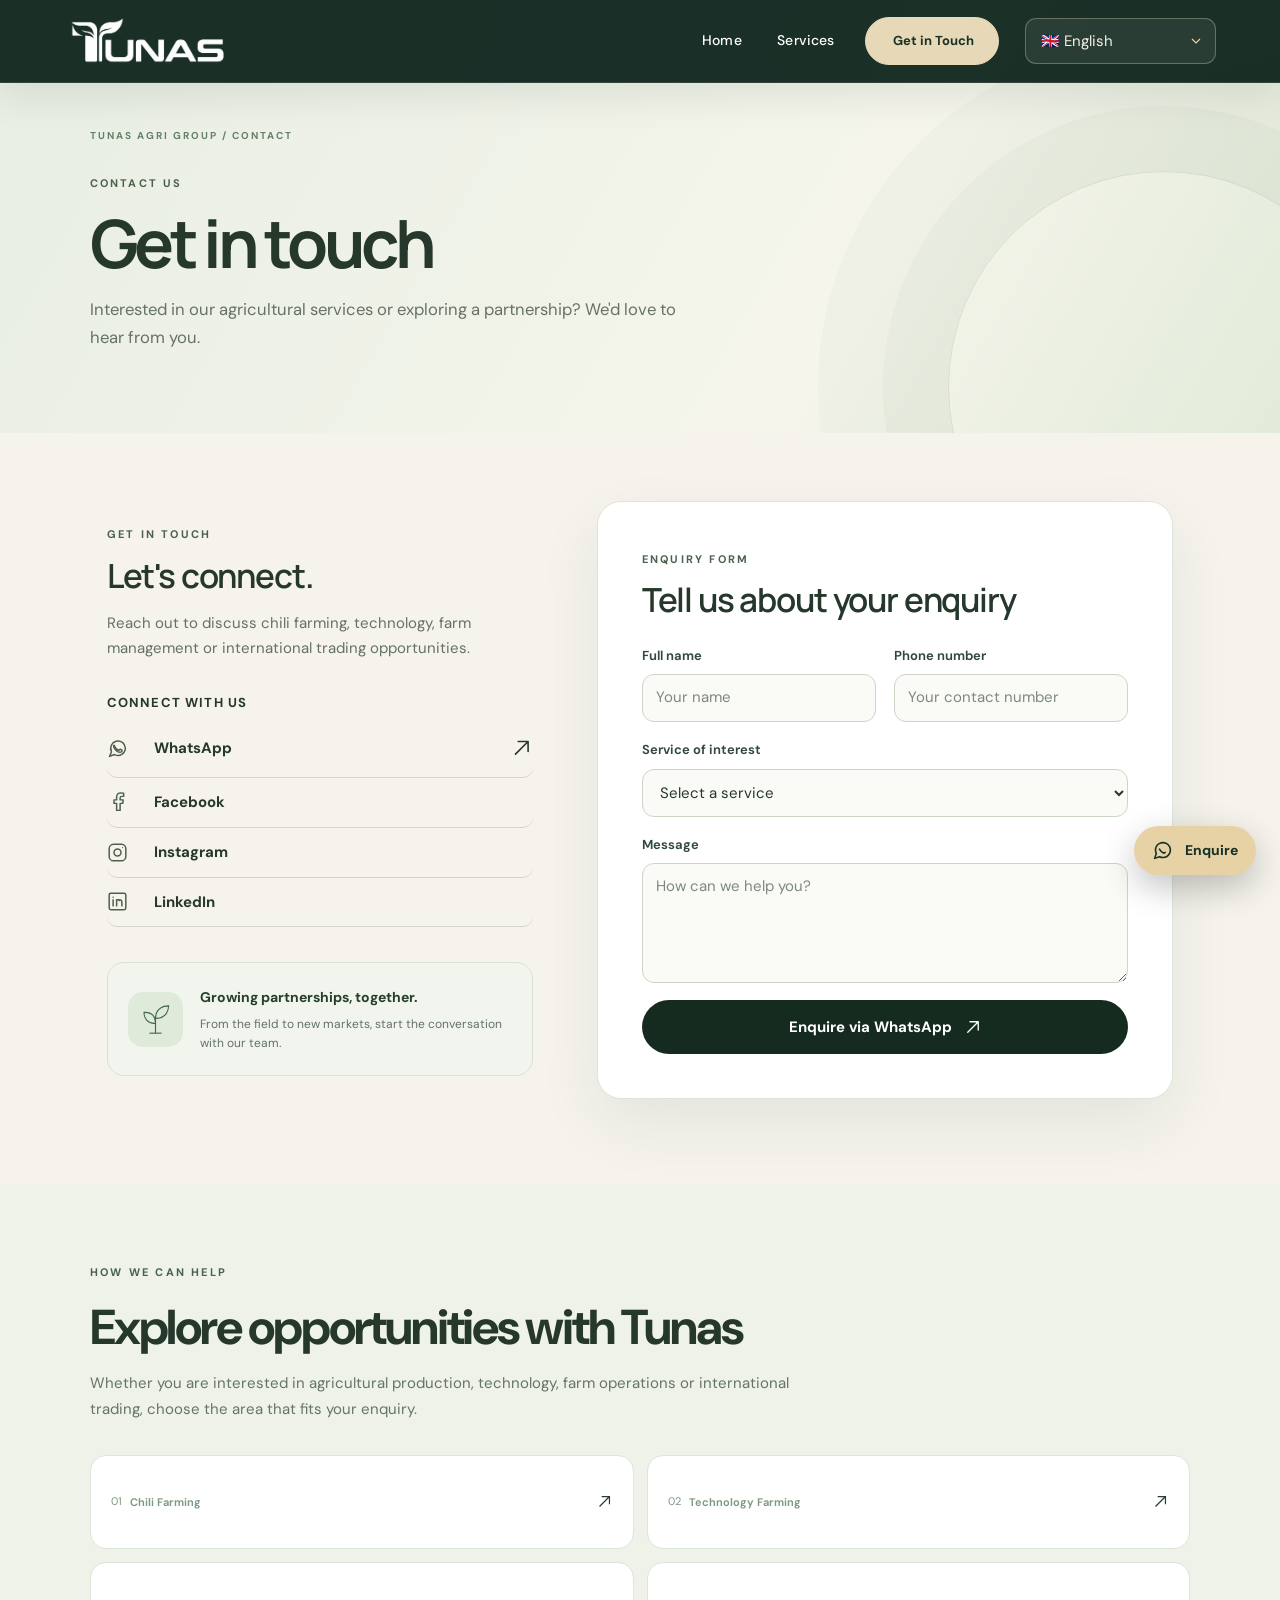
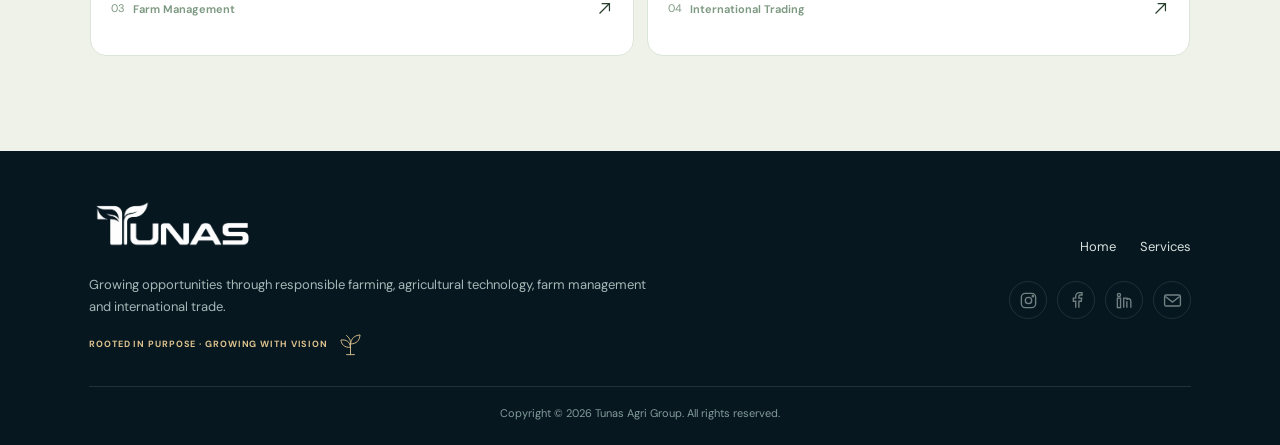
==== commit 7f095d2e: "Add files via upload" ====
--- a/contact/index.html
+++ b/contact/index.html
@@ -1,3 +1,3 @@
 <!DOCTYPE html>
 
-<html lang="en"><head><meta charset="utf-8"/><meta content="width=device-width,initial-scale=1,viewport-fit=cover" name="viewport"/><meta content="#16271d" name="theme-color"/><meta content="Get in touch with Tunas Agri Group about farming, technology, farm management and trading." name="description"/><title>Contact Us | Tunas Agri Group</title><link href="../assets/favicon.png" rel="icon" type="image/png"/><link href="../assets/site.css" rel="stylesheet"/><link href="../assets/refinement.css" rel="stylesheet"/><link href="../assets/transition.css" rel="stylesheet"/><link href="../assets/cta-single-line.css" rel="stylesheet"/></head><body class="inner-page"><div aria-hidden="true" class="menu-backdrop"></div><header class="site-header" id="siteHeader"><a aria-label="Tunas Agri Group home" class="brand" href="../index.html"><img alt="TUNAS" src="../assets/tunas-logo.png"/></a><div class="language-control desktop-language"><label class="sr-only" for="siteLanguage">Website language</label><select aria-label="Choose website language" id="siteLanguage"><option value="en">🇬🇧  English</option><option value="ms">🇲🇾  Bahasa Malaysia</option><option value="vi">🇻🇳  Tiếng Việt</option></select><svg aria-hidden="true" viewbox="0 0 24 24"><path d="m6 9 6 6 6-6"></path></svg></div><button aria-controls="primaryNav" aria-expanded="false" aria-label="Open menu" class="menu-toggle" type="button"><span></span><span></span></button><nav aria-label="Main navigation" class="primary-nav" id="primaryNav"><div aria-hidden="true" class="drawer-heading">EXPLORE TUNAS</div><a class="" href="../index.html">Home</a><a class="" href="../services/">Services</a><a class="nav-contact nav-contact-clean" href="../contact/">Get in Touch</a><div aria-hidden="true" class="drawer-bottom">GROWING POSSIBILITIES · TOGETHER</div><div class="mobile-language"><label for="mobileSiteLanguage">Language / Bahasa / Ngôn ngữ</label><div class="mobile-language-field"><select aria-label="Mobile website language" id="mobileSiteLanguage"><option value="en">🇬🇧  English</option><option value="ms">🇲🇾  Bahasa Malaysia</option><option value="vi">🇻🇳  Tiếng Việt</option></select><span aria-hidden="true">⌄</span></div></div></nav></header><main><section class="contact-hero contact-hero-upgraded"><div class="contact-hero-number">TUNAS AGRI GROUP  /  CONTACT</div><span class="section-kicker">CONTACT US</span><h1>Get in touch</h1><p>Interested in our agricultural services or exploring a partnership? We'd love to hear from you.</p></section><section class="contact-layout"><div class="contact-info reveal"><span class="section-kicker">GET IN TOUCH</span><h2>Let's connect.</h2><p>Reach out to discuss chili farming, technology, farm management or international trading opportunities.</p><div class="contact-social"><h3>Connect with us</h3><a aria-label="Contact Tunas Agri Group via WhatsApp" class="social-row" href="https://api.whatsapp.com/send?text=Hello%20Tunas%20Agri%20Group%2C%20I%20would%20like%20to%20enquire%20about%20your%20services." rel="noopener noreferrer" target="_blank"><span class="social-icon"><svg aria-hidden="true" fill="none" height="21" stroke="currentColor" stroke-linecap="round" stroke-linejoin="round" stroke-width="1.7" viewbox="0 0 24 24" width="21"><path d="M21 11.5a8.4 8.4 0 0 1-12.4 7.4L3 21l2.1-5.4A8.4 8.4 0 1 1 21 11.5Z"></path><path d="M8.5 8.5c.5 3 2.2 4.7 5.2 5.5l1.3-1.2 2.2 1.1-.5 2c-4.6 1.5-9.4-3.4-9.2-7.4Z"></path></svg></span><span class="social-label">WhatsApp</span><span aria-hidden="true" class="social-arrow"><svg aria-hidden="true" class="ui-arrow" fill="none" stroke="currentColor" stroke-linecap="round" stroke-linejoin="round" stroke-width="1.8" viewbox="0 0 24 24"><path d="M5 19 19 5M8 5h11v11"></path></svg></span></a><div aria-label="Facebook social media" class="social-row social-display"><span class="social-icon"><svg aria-hidden="true" fill="none" height="21" stroke="currentColor" stroke-linecap="round" stroke-linejoin="round" stroke-width="1.7" viewbox="0 0 24 24" width="21"><path d="M15 21v-8h3l.5-4H15V7c0-1.2.4-2 2-2h2V1.5A24 24 0 0 0 16 1c-3 0-5 1.8-5 5v3H8v4h3v8Z"></path></svg></span><span class="social-label">Facebook</span></div><div aria-label="Instagram social media" class="social-row social-display"><span class="social-icon"><svg aria-hidden="true" fill="none" height="21" stroke="currentColor" stroke-linecap="round" stroke-linejoin="round" stroke-width="1.7" viewbox="0 0 24 24" width="21"><rect height="19" rx="5" width="19" x="2.5" y="2.5"></rect><circle cx="12" cy="12" r="4"></circle><circle cx="17.8" cy="6.3" fill="currentColor" r=".7" stroke="none"></circle></svg></span><span class="social-label">Instagram</span></div><div aria-label="LinkedIn social media" class="social-row social-display"><span class="social-icon"><svg aria-hidden="true" fill="none" height="21" stroke="currentColor" stroke-linecap="round" stroke-linejoin="round" stroke-width="1.7" viewbox="0 0 24 24" width="21"><rect height="19" rx="2" width="19" x="2.5" y="2.5"></rect><path d="M7 10v7M7 7v.1M11 17v-7h3v1c.7-1 3-1.5 3 2v4M11 13v-3"></path></svg></span><span class="social-label">LinkedIn</span></div></div><div class="contact-feature"><div class="contact-feature-icon"><svg fill="none" stroke="currentColor" stroke-width="2" viewbox="0 0 64 64"><path d="M32 57V26M32 39C17 40 11 29 11 19c15-1 21 8 21 20ZM32 30c0-15 10-23 24-23-1 15-9 23-24 23Z"></path><path d="M21 57h22"></path></svg></div><div><strong>Growing partnerships, together.</strong><p>From the field to new markets, start the conversation with our team.</p></div></div></div><div class="contact-form-wrap reveal"><span class="section-kicker">ENQUIRY FORM</span><h2>Tell us about your enquiry</h2><form id="enquiryForm"><div class="form-grid"><label>Full name<input autocomplete="name" name="name" placeholder="Your name" required="" type="text"/></label><label>Phone number<input autocomplete="tel" name="phone" placeholder="Your contact number" type="tel"/></label></div><label>Service of interest<select id="serviceSelect" name="service" required=""><option value="">Select a service</option><option value="Chili Farming">Chili Farming</option><option value="Technology Farming">Technology Farming</option><option value="Farm Management">Farm Management</option><option value="International Trading">International Trading</option><option value="General Enquiry">General Enquiry</option></select></label><label>Message<textarea name="message" placeholder="How can we help you?" required="" rows="4"></textarea></label><button class="form-submit" type="submit">Enquire via WhatsApp<span aria-hidden="true"><svg aria-hidden="true" class="ui-arrow" fill="none" stroke="currentColor" stroke-linecap="round" stroke-linejoin="round" stroke-width="1.8" viewbox="0 0 24 24"><path d="M5 19 19 5M8 5h11v11"></path></svg></span></button><p aria-live="polite" class="form-status" id="formStatus" role="status"></p></form></div></section><section class="contact-next-section"><div class="contact-next-inner"><span class="section-kicker">HOW WE CAN HELP</span><h2>Explore opportunities with Tunas</h2><p>Whether you are interested in agricultural production, technology, farm operations or international trading, choose the area that fits your enquiry.</p><div class="contact-next-grid"><a href="../services/#chili-farming"><span>01</span><strong>Chili Farming</strong><svg fill="none" stroke="currentColor" stroke-width="1.7" viewbox="0 0 24 24"><path d="M5 19 19 5M8 5h11v11"></path></svg></a><a href="../services/#technology-farming"><span>02</span><strong>Technology Farming</strong><svg fill="none" stroke="currentColor" stroke-width="1.7" viewbox="0 0 24 24"><path d="M5 19 19 5M8 5h11v11"></path></svg></a><a href="../services/#farm-management"><span>03</span><strong>Farm Management</strong><svg fill="none" stroke="currentColor" stroke-width="1.7" viewbox="0 0 24 24"><path d="M5 19 19 5M8 5h11v11"></path></svg></a><a href="../services/#international-trading"><span>04</span><strong>International Trading</strong><svg fill="none" stroke="currentColor" stroke-width="1.7" viewbox="0 0 24 24"><path d="M5 19 19 5M8 5h11v11"></path></svg></a></div></div></section></main><footer class="site-footer premium-footer"><div class="premium-footer-inner"><div class="footer-content-grid"><div class="footer-brand-column"><a aria-label="Tunas Agri Group home" class="premium-footer-logo" href="../index.html"><img alt="Tunas Agri Group" src="../assets/tunas-logo.png"/></a><p class="premium-footer-description">Growing opportunities through responsible farming, agricultural technology, farm management and international trade.</p><p class="premium-footer-motto">ROOTED IN PURPOSE · GROWING WITH VISION<span aria-hidden="true" class="botanical-accent"><svg fill="none" stroke="currentColor" stroke-linecap="round" stroke-linejoin="round" stroke-width="1.7" viewbox="0 0 48 48"><path class="sprout-stem" d="M24 42V21c0-5-2-9-7-13"></path><path class="sprout-leaf" d="M24 29C12 30 8 23 7 16c10-1 16 3 17 13Z"></path><path class="sprout-leaf" d="M24 23c1-10 7-15 17-16-1 10-6 16-17 16Z"></path><path d="M17 42h14"></path></svg></span></p></div><div class="footer-links-column"><nav aria-label="Footer navigation" class="premium-footer-nav"><a href="../index.html">Home</a><a href="../services/">Services</a></nav><div class="footer-social-row"><div aria-label="Social links" class="footer-social"><span aria-label="Instagram (link to be configured)" class="unconfigured-social" title="Social profile link not configured"><svg aria-hidden="true" viewbox="0 0 24 24"><rect height="18" rx="5" width="18" x="3" y="3"></rect><circle cx="12" cy="12" r="4"></circle><circle cx="17.5" cy="6.5" fill="currentColor" r=".8"></circle></svg></span><span aria-label="Facebook (link to be configured)" class="unconfigured-social" title="Social profile link not configured"><svg aria-hidden="true" viewbox="0 0 24 24"><path d="M15 21v-8h3l.5-4H15V7c0-1.1.4-2 2-2h2V2.2A23 23 0 0 0 16 2c-3.2 0-5 1.9-5 5v2H8v4h3v8"></path></svg></span><span aria-label="Linkedin (link to be configured)" class="unconfigured-social" title="Social profile link not configured"><svg aria-hidden="true" viewbox="0 0 24 24"><rect height="12" width="4" x="3" y="9"></rect><circle cx="5" cy="5" r="2"></circle><path d="M11 21V9h4v2c.8-1.5 5-2.3 5 2v8M15 13v8"></path></svg></span><span aria-label="Mail" class="unconfigured-social" title="Mail"><svg aria-hidden="true" viewbox="0 0 24 24"><rect height="14" rx="2" width="20" x="2" y="5"></rect><path d="m3 7 9 7 9-7"></path></svg></span></div></div></div></div><div class="premium-footer-rule"></div><div class="premium-footer-copyright">Copyright © <span class="current-year">2026</span> Tunas Agri Group. All rights reserved.</div></div></footer><script defer="" src="../assets/site.js"></script><a aria-label="Contact Tunas Agri Group" class="floating-contact" href="../contact/"><svg aria-hidden="true" fill="none" stroke="currentColor" stroke-linecap="round" stroke-linejoin="round" stroke-width="1.8" viewbox="0 0 24 24"><path d="M21 11.5a8.4 8.4 0 0 1-.9 3.8 8.5 8.5 0 0 1-7.6 4.7 8.4 8.4 0 0 1-3.8-.9L3 21l1.9-5.7a8.4 8.4 0 0 1-.9-3.8A8.5 8.5 0 0 1 8.7 3.9a8.4 8.4 0 0 1 3.8-.9h.5a8.5 8.5 0 0 1 8 8v.5Z"></path><path d="M8.5 10.5c1.1 2.1 2.9 3.8 5 4.6l1.6-1"></path></svg><span>Enquire</span></a><script defer="True" src="../assets/language.js"></script><script defer="True" src="../assets/refinement.js"></script><script defer="" src="../assets/transition.js"></script></body></html>+<html lang="en"><head><meta charset="utf-8"/><meta content="width=device-width,initial-scale=1,viewport-fit=cover" name="viewport"/><meta content="#16271d" name="theme-color"/><meta content="Get in touch with Tunas Agri Group about farming, technology, farm management and trading." name="description"/><title>Contact Us | Tunas Agri Group</title><link href="../assets/favicon.png" rel="icon" type="image/png"/><link href="../assets/site.css" rel="stylesheet"/><link href="../assets/refinement.css" rel="stylesheet"/><link href="../assets/cta-single-line.css" rel="stylesheet"/><link href="../assets/final-polish.css" rel="stylesheet"/><link rel="stylesheet" href="../assets/menu-hero-fix.css"/></head><body class="inner-page"><div aria-hidden="true" class="tunas-page-loader" id="tunasPageLoader"><div class="loader-center"><svg aria-hidden="true" class="loader-plant" viewbox="0 0 100 112"><path class="plant-earth" d="M27 100h46"></path><path class="plant-stem" d="M50 99V37"></path><path class="plant-leaf left" d="M50 74C25 75 18 61 17 47c20-2 31 8 33 27Z"></path><path class="plant-leaf right" d="M50 56c1-25 15-35 34-36-1 23-14 35-34 36Z"></path><path class="plant-vein" d="M50 73 26 56M50 56 75 31"></path></svg><img alt="" class="loader-white-logo" src="../assets/tunas-logo-white.png"/><div class="loader-slogan">ROOTED IN PURPOSE · GROWING WITH VISION</div></div></div><div aria-hidden="true" class="menu-backdrop"></div><header class="site-header" id="siteHeader"><a aria-label="Tunas Agri Group home" class="brand" href="../index.html"><img alt="TUNAS" src="../assets/tunas-logo-white.png"/></a><div class="language-control desktop-language"><label class="sr-only" for="siteLanguage">Website language</label><select aria-label="Choose website language" id="siteLanguage"><option value="en">🇬🇧  English</option><option value="ms">🇲🇾  Bahasa Malaysia</option><option value="vi">🇻🇳  Tiếng Việt</option></select><svg aria-hidden="true" viewbox="0 0 24 24"><path d="m6 9 6 6 6-6"></path></svg></div><button aria-controls="primaryNav" aria-expanded="false" aria-label="Open menu" class="menu-toggle" type="button"><span class="burger-line"></span><span class="burger-line"></span><span class="burger-line"></span></button><nav aria-label="Main navigation" class="primary-nav" id="primaryNav"><div aria-hidden="true" class="drawer-heading">EXPLORE TUNAS</div><a class="" href="../index.html">Home</a><a class="" href="../services/">Services</a><a class="nav-contact nav-contact-clean" href="../contact/">Get in Touch</a><div aria-hidden="true" class="drawer-bottom">GROWING POSSIBILITIES · TOGETHER</div><div class="mobile-language"><label for="mobileSiteLanguage">Language / Bahasa / Ngôn ngữ</label><div class="mobile-language-field"><select aria-label="Mobile website language" id="mobileSiteLanguage"><option value="en">🇬🇧  English</option><option value="ms">🇲🇾  Bahasa Malaysia</option><option value="vi">🇻🇳  Tiếng Việt</option></select><span aria-hidden="true">⌄</span></div></div></nav></header><main><section class="contact-hero contact-hero-upgraded"><div class="contact-hero-number">TUNAS AGRI GROUP  /  CONTACT</div><span class="section-kicker">CONTACT US</span><h1>Get in touch</h1><p>Interested in our agricultural services or exploring a partnership? We'd love to hear from you.</p></section><section class="contact-layout"><div class="contact-info reveal"><span class="section-kicker">GET IN TOUCH</span><h2>Let's connect.</h2><p>Reach out to discuss chili farming, technology, farm management or international trading opportunities.</p><div class="contact-social"><h3>Connect with us</h3><a aria-label="Contact Tunas Agri Group via WhatsApp" class="social-row" href="https://api.whatsapp.com/send?text=Hello%20Tunas%20Agri%20Group%2C%20I%20would%20like%20to%20enquire%20about%20your%20services." rel="noopener noreferrer" target="_blank"><span class="social-icon"><svg aria-hidden="true" fill="none" height="21" stroke="currentColor" stroke-linecap="round" stroke-linejoin="round" stroke-width="1.7" viewbox="0 0 24 24" width="21"><path d="M21 11.5a8.4 8.4 0 0 1-12.4 7.4L3 21l2.1-5.4A8.4 8.4 0 1 1 21 11.5Z"></path><path d="M8.5 8.5c.5 3 2.2 4.7 5.2 5.5l1.3-1.2 2.2 1.1-.5 2c-4.6 1.5-9.4-3.4-9.2-7.4Z"></path></svg></span><span class="social-label">WhatsApp</span><span aria-hidden="true" class="social-arrow"><svg aria-hidden="true" class="ui-arrow" fill="none" stroke="currentColor" stroke-linecap="round" stroke-linejoin="round" stroke-width="1.8" viewbox="0 0 24 24"><path d="M5 19 19 5M8 5h11v11"></path></svg></span></a><div aria-label="Facebook social media" class="social-row social-display"><span class="social-icon"><svg aria-hidden="true" fill="none" height="21" stroke="currentColor" stroke-linecap="round" stroke-linejoin="round" stroke-width="1.7" viewbox="0 0 24 24" width="21"><path d="M15 21v-8h3l.5-4H15V7c0-1.2.4-2 2-2h2V1.5A24 24 0 0 0 16 1c-3 0-5 1.8-5 5v3H8v4h3v8Z"></path></svg></span><span class="social-label">Facebook</span></div><div aria-label="Instagram social media" class="social-row social-display"><span class="social-icon"><svg aria-hidden="true" fill="none" height="21" stroke="currentColor" stroke-linecap="round" stroke-linejoin="round" stroke-width="1.7" viewbox="0 0 24 24" width="21"><rect height="19" rx="5" width="19" x="2.5" y="2.5"></rect><circle cx="12" cy="12" r="4"></circle><circle cx="17.8" cy="6.3" fill="currentColor" r=".7" stroke="none"></circle></svg></span><span class="social-label">Instagram</span></div><div aria-label="LinkedIn social media" class="social-row social-display"><span class="social-icon"><svg aria-hidden="true" fill="none" height="21" stroke="currentColor" stroke-linecap="round" stroke-linejoin="round" stroke-width="1.7" viewbox="0 0 24 24" width="21"><rect height="19" rx="2" width="19" x="2.5" y="2.5"></rect><path d="M7 10v7M7 7v.1M11 17v-7h3v1c.7-1 3-1.5 3 2v4M11 13v-3"></path></svg></span><span class="social-label">LinkedIn</span></div></div><div class="contact-feature"><div class="contact-feature-icon"><svg fill="none" stroke="currentColor" stroke-width="2" viewbox="0 0 64 64"><path d="M32 57V26M32 39C17 40 11 29 11 19c15-1 21 8 21 20ZM32 30c0-15 10-23 24-23-1 15-9 23-24 23Z"></path><path d="M21 57h22"></path></svg></div><div><strong>Growing partnerships, together.</strong><p>From the field to new markets, start the conversation with our team.</p></div></div></div><div class="contact-form-wrap reveal"><span class="section-kicker">ENQUIRY FORM</span><h2>Tell us about your enquiry</h2><form id="enquiryForm"><div class="form-grid"><label>Full name<input autocomplete="name" name="name" placeholder="Your name" required="" type="text"/></label><label>Phone number<input autocomplete="tel" name="phone" placeholder="Your contact number" type="tel"/></label></div><label>Service of interest<select id="serviceSelect" name="service" required=""><option value="">Select a service</option><option value="Chili Farming">Chili Farming</option><option value="Technology Farming">Technology Farming</option><option value="Farm Management">Farm Management</option><option value="International Trading">International Trading</option><option value="General Enquiry">General Enquiry</option></select></label><label>Message<textarea name="message" placeholder="How can we help you?" required="" rows="4"></textarea></label><button class="form-submit" type="submit">Enquire via WhatsApp<span aria-hidden="true"><svg aria-hidden="true" class="ui-arrow" fill="none" stroke="currentColor" stroke-linecap="round" stroke-linejoin="round" stroke-width="1.8" viewbox="0 0 24 24"><path d="M5 19 19 5M8 5h11v11"></path></svg></span></button><p aria-live="polite" class="form-status" id="formStatus" role="status"></p></form></div></section><section class="contact-next-section"><div class="contact-next-inner"><span class="section-kicker">HOW WE CAN HELP</span><h2>Explore opportunities with Tunas</h2><p>Whether you are interested in agricultural production, technology, farm operations or international trading, choose the area that fits your enquiry.</p><div class="contact-next-grid"><a href="../services/#chili-farming"><span>01</span><strong>Chili Farming</strong><svg fill="none" stroke="currentColor" stroke-width="1.7" viewbox="0 0 24 24"><path d="M5 19 19 5M8 5h11v11"></path></svg></a><a href="../services/#technology-farming"><span>02</span><strong>Technology Farming</strong><svg fill="none" stroke="currentColor" stroke-width="1.7" viewbox="0 0 24 24"><path d="M5 19 19 5M8 5h11v11"></path></svg></a><a href="../services/#farm-management"><span>03</span><strong>Farm Management</strong><svg fill="none" stroke="currentColor" stroke-width="1.7" viewbox="0 0 24 24"><path d="M5 19 19 5M8 5h11v11"></path></svg></a><a href="../services/#international-trading"><span>04</span><strong>International Trading</strong><svg fill="none" stroke="currentColor" stroke-width="1.7" viewbox="0 0 24 24"><path d="M5 19 19 5M8 5h11v11"></path></svg></a></div></div></section></main><footer class="site-footer premium-footer"><div class="premium-footer-inner"><div class="footer-content-grid"><div class="footer-brand-column"><a aria-label="Tunas Agri Group home" class="premium-footer-logo" href="../index.html"><img alt="Tunas Agri Group" src="../assets/tunas-logo-white.png"/></a><p class="premium-footer-description">Growing opportunities through responsible farming, agricultural technology, farm management and international trade.</p><p class="premium-footer-motto">ROOTED IN PURPOSE · GROWING WITH VISION<span aria-hidden="true" class="botanical-accent"><svg fill="none" stroke="currentColor" stroke-linecap="round" stroke-linejoin="round" stroke-width="1.7" viewbox="0 0 48 48"><path class="sprout-stem" d="M24 42V21c0-5-2-9-7-13"></path><path class="sprout-leaf" d="M24 29C12 30 8 23 7 16c10-1 16 3 17 13Z"></path><path class="sprout-leaf" d="M24 23c1-10 7-15 17-16-1 10-6 16-17 16Z"></path><path d="M17 42h14"></path></svg></span></p></div><div class="footer-links-column"><nav aria-label="Footer navigation" class="premium-footer-nav"><a href="../index.html">Home</a><a href="../services/">Services</a></nav><div class="footer-social-row"><div aria-label="Social links" class="footer-social"><span aria-label="Instagram (link to be configured)" class="unconfigured-social" title="Social profile link not configured"><svg aria-hidden="true" viewbox="0 0 24 24"><rect height="18" rx="5" width="18" x="3" y="3"></rect><circle cx="12" cy="12" r="4"></circle><circle cx="17.5" cy="6.5" fill="currentColor" r=".8"></circle></svg></span><span aria-label="Facebook (link to be configured)" class="unconfigured-social" title="Social profile link not configured"><svg aria-hidden="true" viewbox="0 0 24 24"><path d="M15 21v-8h3l.5-4H15V7c0-1.1.4-2 2-2h2V2.2A23 23 0 0 0 16 2c-3.2 0-5 1.9-5 5v2H8v4h3v8"></path></svg></span><span aria-label="Linkedin (link to be configured)" class="unconfigured-social" title="Social profile link not configured"><svg aria-hidden="true" viewbox="0 0 24 24"><rect height="12" width="4" x="3" y="9"></rect><circle cx="5" cy="5" r="2"></circle><path d="M11 21V9h4v2c.8-1.5 5-2.3 5 2v8M15 13v8"></path></svg></span><span aria-label="Mail" class="unconfigured-social" title="Mail"><svg aria-hidden="true" viewbox="0 0 24 24"><rect height="14" rx="2" width="20" x="2" y="5"></rect><path d="m3 7 9 7 9-7"></path></svg></span></div></div></div></div><div class="premium-footer-rule"></div><div class="premium-footer-copyright">Copyright © <span class="current-year">2026</span> Tunas Agri Group. All rights reserved.</div></div></footer><script defer="" src="../assets/site.js"></script><a aria-label="Contact Tunas Agri Group" class="floating-contact" href="../contact/"><svg aria-hidden="true" fill="none" stroke="currentColor" stroke-linecap="round" stroke-linejoin="round" stroke-width="1.8" viewbox="0 0 24 24"><path d="M21 11.5a8.4 8.4 0 0 1-.9 3.8 8.5 8.5 0 0 1-7.6 4.7 8.4 8.4 0 0 1-3.8-.9L3 21l1.9-5.7a8.4 8.4 0 0 1-.9-3.8A8.5 8.5 0 0 1 8.7 3.9a8.4 8.4 0 0 1 3.8-.9h.5a8.5 8.5 0 0 1 8 8v.5Z"></path><path d="M8.5 10.5c1.1 2.1 2.9 3.8 5 4.6l1.6-1"></path></svg><span>Enquire</span></a><script defer="True" src="../assets/language.js"></script><script defer="True" src="../assets/refinement.js"></script><script defer="True" src="../assets/final-polish.js"></script></body></html>
--- a/assets/final-polish.css
+++ b/assets/final-polish.css
@@ -0,0 +1,36 @@
+
+/* Final Tunas refinements */
+.site-header .brand img,.premium-footer-logo img{object-fit:contain}
+/* Active mobile menu item: no decorative underline */
+@media(max-width:900px){
+ .primary-nav a.active,.primary-nav a[aria-current="page"]{border-bottom:0!important;box-shadow:none!important;background-image:none!important;text-decoration:none!important}
+ .primary-nav a.active::before,.primary-nav a.active::after,.primary-nav a[aria-current="page"]::after{display:none!important;content:none!important}
+ .menu-toggle{display:grid!important;place-items:center;align-content:center;padding:0!important;border:1px solid rgba(255,255,255,.25)!important;border-radius:13px!important;background:rgba(255,255,255,.055)!important;z-index:120!important}
+ .menu-toggle span{display:none!important}
+ .menu-toggle .mobile-menu-symbol{display:block;width:23px;height:23px;stroke:#fff;stroke-width:1.7;fill:none;stroke-linecap:round;transition:transform .25s ease}
+ .menu-toggle:not([aria-expanded="true"]) .mobile-menu-symbol{transform:rotate(-45deg) scale(.8)}
+ .menu-toggle:not([aria-expanded="true"]) .mobile-menu-symbol path:last-child{opacity:0}
+ .menu-toggle[aria-expanded="true"] .mobile-menu-symbol{transform:rotate(0)}
+}
+/* Overlay completely hides header, menu, and all other content during load */
+.tunas-page-loader{position:fixed!important;inset:0!important;width:100vw!important;height:100dvh!important;z-index:2147483647!important;background:#071d17!important;display:flex!important;align-items:center!important;justify-content:center!important;opacity:1;visibility:visible;pointer-events:all;transition:opacity .35s ease,visibility .35s ease;overflow:hidden;isolation:isolate}
+.tunas-page-loader::before{content:"";position:absolute;inset:0;background:radial-gradient(circle at 50% 48%,rgba(111,151,95,.13),transparent 60%)}
+.tunas-page-loader.is-hidden{opacity:0;visibility:hidden;pointer-events:none}
+.loader-center{position:relative;display:flex;flex-direction:column;align-items:center;gap:16px;padding:25px;width:min(90vw,430px)}
+.loader-plant{width:75px;height:85px;overflow:visible;fill:none;stroke:#d9c48f;stroke-width:2.3;stroke-linecap:round;stroke-linejoin:round}
+.plant-stem{stroke-dasharray:75;stroke-dashoffset:75;animation:tunasGrow 1.15s cubic-bezier(.2,.7,.2,1) forwards}
+.plant-earth{opacity:.5}.plant-leaf{transform-box:fill-box;transform-origin:bottom center;transform:scale(.1);opacity:0;animation:tunasLeaf .75s .55s ease-out forwards}
+.plant-leaf.right{animation-delay:.8s}.plant-vein{opacity:0;animation:tunasVein .6s 1s ease forwards}
+.loader-white-logo{width:clamp(180px,52vw,275px);height:auto;max-height:115px;object-fit:contain;animation:tunasLogoReveal .65s .35s both}
+.loader-slogan{color:#d9c48f;text-align:center;font-size:clamp(9px,2.1vw,11px);font-weight:600;letter-spacing:.22em;line-height:1.8;animation:tunasLogoReveal .65s .6s both}
+@keyframes tunasGrow{to{stroke-dashoffset:0}}@keyframes tunasLeaf{to{opacity:1;transform:scale(1)}}@keyframes tunasVein{to{opacity:.65}}@keyframes tunasLogoReveal{from{opacity:0;transform:translateY(8px)}to{opacity:1;transform:translateY(0)}}
+@media(prefers-reduced-motion:reduce){.tunas-page-loader,.loader-plant *,.loader-white-logo,.loader-slogan{animation:none!important;transition:none!important;stroke-dashoffset:0!important;opacity:1!important;transform:none!important}}
+
+/* Desktop cinematic edge blending: preserve complete photo and fade only its edges. */
+@media (min-width: 641px) {
+  .story-shot { background: #10271d !important; }
+  .story-shot picture {
+    -webkit-mask-image: linear-gradient(to right, transparent 0%, rgba(0,0,0,.22) 4%, rgba(0,0,0,.78) 10%, #000 18%, #000 82%, rgba(0,0,0,.78) 90%, rgba(0,0,0,.22) 96%, transparent 100%) !important;
+    mask-image: linear-gradient(to right, transparent 0%, rgba(0,0,0,.22) 4%, rgba(0,0,0,.78) 10%, #000 18%, #000 82%, rgba(0,0,0,.78) 90%, rgba(0,0,0,.22) 96%, transparent 100%) !important;
+  }
+}
--- a/assets/menu-hero-fix.css
+++ b/assets/menu-hero-fix.css
@@ -0,0 +1,19 @@
+
+/* Mobile menu: three clean lines transform to a visible close icon. */
+@media(max-width:900px){
+ .site-header .menu-toggle{display:flex!important;flex-direction:column!important;align-items:center!important;justify-content:center!important;gap:5px!important;width:46px!important;height:46px!important;padding:0!important;position:relative!important;z-index:200050!important;overflow:visible!important;flex-shrink:0!important}
+ .site-header .menu-toggle .burger-line{display:block!important;position:static!important;width:22px!important;height:2px!important;min-height:2px!important;border-radius:4px!important;background:#fff!important;opacity:1!important;transform:none!important;transition:transform .25s ease,opacity .2s ease!important;pointer-events:none!important}
+ .site-header .menu-toggle[aria-expanded="true"]{gap:0!important}
+ .site-header .menu-toggle[aria-expanded="true"] .burger-line:nth-child(1){transform:translateY(2px) rotate(45deg)!important}
+ .site-header .menu-toggle[aria-expanded="true"] .burger-line:nth-child(2){opacity:0!important;height:0!important;min-height:0!important}
+ .site-header .menu-toggle[aria-expanded="true"] .burger-line:nth-child(3){transform:rotate(-45deg)!important}
+ .site-header .primary-nav.open{z-index:200040!important}
+}
+/* Desktop hero: soft, wide feathering into a matching dark green field, without cropping the photo. */
+@media(min-width:641px){
+ .home-page .story-fixed,.home-page .story-images,.home-page .story-shot{background:#10271d!important}
+ .home-page .story-shot picture{
+  -webkit-mask-image:linear-gradient(to right,transparent 0%,rgba(0,0,0,.10) 3%,rgba(0,0,0,.35) 9%,rgba(0,0,0,.70) 16%,#000 28%,#000 72%,rgba(0,0,0,.70) 84%,rgba(0,0,0,.35) 91%,rgba(0,0,0,.10) 97%,transparent 100%)!important;
+  mask-image:linear-gradient(to right,transparent 0%,rgba(0,0,0,.10) 3%,rgba(0,0,0,.35) 9%,rgba(0,0,0,.70) 16%,#000 28%,#000 72%,rgba(0,0,0,.70) 84%,rgba(0,0,0,.35) 91%,rgba(0,0,0,.10) 97%,transparent 100%)!important;
+ }
+}
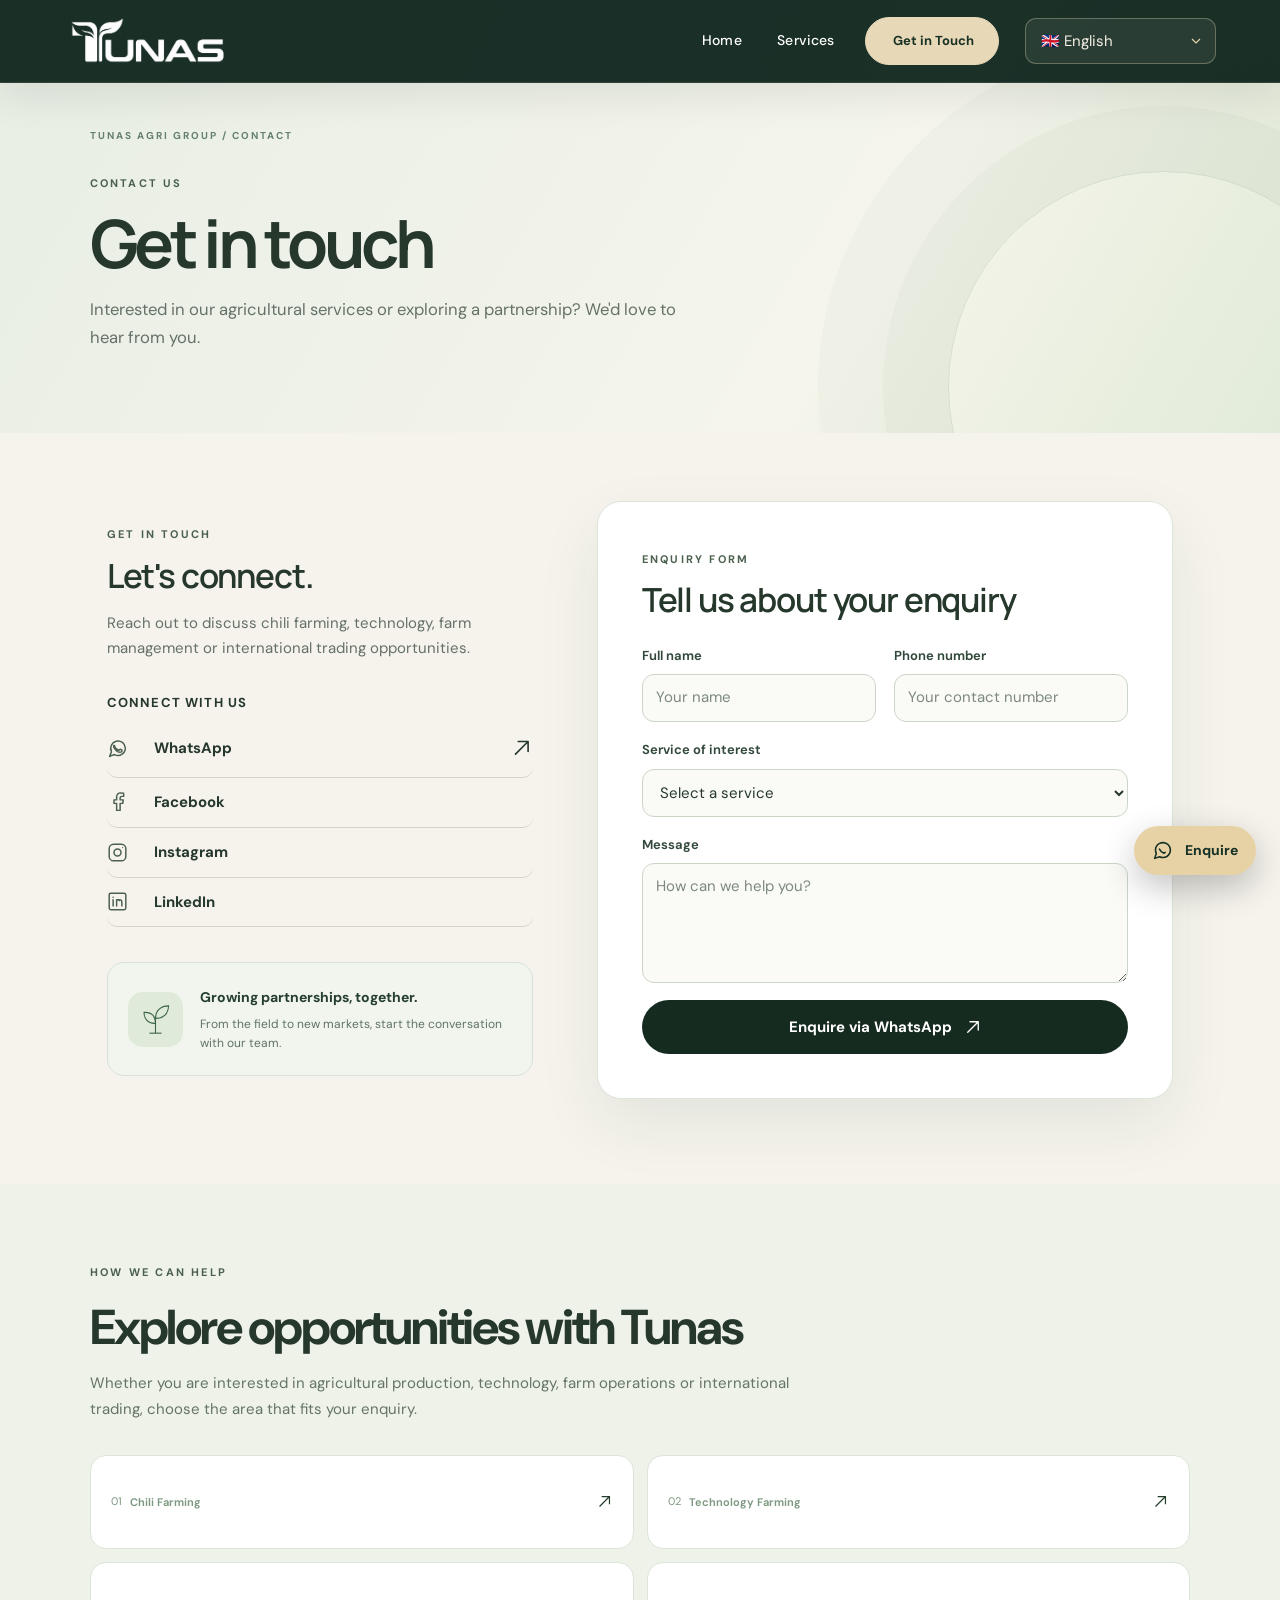
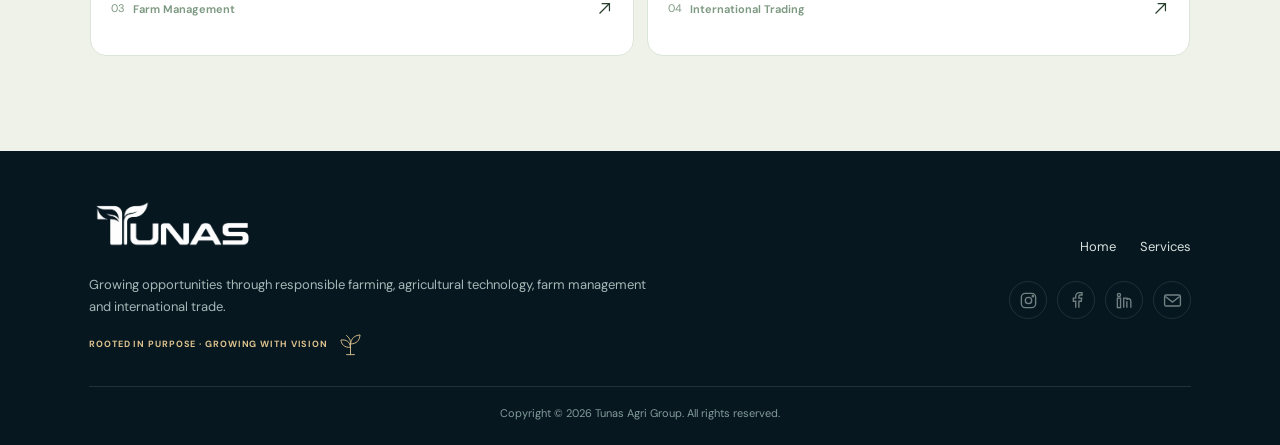
==== commit 05c66a0d: "Add files via upload" ====
--- a/contact/index.html
+++ b/contact/index.html
@@ -1,3 +1,3 @@
 <!DOCTYPE html>
 
-<html lang="en"><head><meta charset="utf-8"/><meta content="width=device-width,initial-scale=1,viewport-fit=cover" name="viewport"/><meta content="#16271d" name="theme-color"/><meta content="Get in touch with Tunas Agri Group about farming, technology, farm management and trading." name="description"/><title>Contact Us | Tunas Agri Group</title><link href="../assets/favicon.png" rel="icon" type="image/png"/><link href="../assets/site.css" rel="stylesheet"/><link href="../assets/refinement.css" rel="stylesheet"/><link href="../assets/cta-single-line.css" rel="stylesheet"/><link href="../assets/final-polish.css" rel="stylesheet"/><link rel="stylesheet" href="../assets/menu-hero-fix.css"/></head><body class="inner-page"><div aria-hidden="true" class="tunas-page-loader" id="tunasPageLoader"><div class="loader-center"><svg aria-hidden="true" class="loader-plant" viewbox="0 0 100 112"><path class="plant-earth" d="M27 100h46"></path><path class="plant-stem" d="M50 99V37"></path><path class="plant-leaf left" d="M50 74C25 75 18 61 17 47c20-2 31 8 33 27Z"></path><path class="plant-leaf right" d="M50 56c1-25 15-35 34-36-1 23-14 35-34 36Z"></path><path class="plant-vein" d="M50 73 26 56M50 56 75 31"></path></svg><img alt="" class="loader-white-logo" src="../assets/tunas-logo-white.png"/><div class="loader-slogan">ROOTED IN PURPOSE · GROWING WITH VISION</div></div></div><div aria-hidden="true" class="menu-backdrop"></div><header class="site-header" id="siteHeader"><a aria-label="Tunas Agri Group home" class="brand" href="../index.html"><img alt="TUNAS" src="../assets/tunas-logo-white.png"/></a><div class="language-control desktop-language"><label class="sr-only" for="siteLanguage">Website language</label><select aria-label="Choose website language" id="siteLanguage"><option value="en">🇬🇧  English</option><option value="ms">🇲🇾  Bahasa Malaysia</option><option value="vi">🇻🇳  Tiếng Việt</option></select><svg aria-hidden="true" viewbox="0 0 24 24"><path d="m6 9 6 6 6-6"></path></svg></div><button aria-controls="primaryNav" aria-expanded="false" aria-label="Open menu" class="menu-toggle" type="button"><span class="burger-line"></span><span class="burger-line"></span><span class="burger-line"></span></button><nav aria-label="Main navigation" class="primary-nav" id="primaryNav"><div aria-hidden="true" class="drawer-heading">EXPLORE TUNAS</div><a class="" href="../index.html">Home</a><a class="" href="../services/">Services</a><a class="nav-contact nav-contact-clean" href="../contact/">Get in Touch</a><div aria-hidden="true" class="drawer-bottom">GROWING POSSIBILITIES · TOGETHER</div><div class="mobile-language"><label for="mobileSiteLanguage">Language / Bahasa / Ngôn ngữ</label><div class="mobile-language-field"><select aria-label="Mobile website language" id="mobileSiteLanguage"><option value="en">🇬🇧  English</option><option value="ms">🇲🇾  Bahasa Malaysia</option><option value="vi">🇻🇳  Tiếng Việt</option></select><span aria-hidden="true">⌄</span></div></div></nav></header><main><section class="contact-hero contact-hero-upgraded"><div class="contact-hero-number">TUNAS AGRI GROUP  /  CONTACT</div><span class="section-kicker">CONTACT US</span><h1>Get in touch</h1><p>Interested in our agricultural services or exploring a partnership? We'd love to hear from you.</p></section><section class="contact-layout"><div class="contact-info reveal"><span class="section-kicker">GET IN TOUCH</span><h2>Let's connect.</h2><p>Reach out to discuss chili farming, technology, farm management or international trading opportunities.</p><div class="contact-social"><h3>Connect with us</h3><a aria-label="Contact Tunas Agri Group via WhatsApp" class="social-row" href="https://api.whatsapp.com/send?text=Hello%20Tunas%20Agri%20Group%2C%20I%20would%20like%20to%20enquire%20about%20your%20services." rel="noopener noreferrer" target="_blank"><span class="social-icon"><svg aria-hidden="true" fill="none" height="21" stroke="currentColor" stroke-linecap="round" stroke-linejoin="round" stroke-width="1.7" viewbox="0 0 24 24" width="21"><path d="M21 11.5a8.4 8.4 0 0 1-12.4 7.4L3 21l2.1-5.4A8.4 8.4 0 1 1 21 11.5Z"></path><path d="M8.5 8.5c.5 3 2.2 4.7 5.2 5.5l1.3-1.2 2.2 1.1-.5 2c-4.6 1.5-9.4-3.4-9.2-7.4Z"></path></svg></span><span class="social-label">WhatsApp</span><span aria-hidden="true" class="social-arrow"><svg aria-hidden="true" class="ui-arrow" fill="none" stroke="currentColor" stroke-linecap="round" stroke-linejoin="round" stroke-width="1.8" viewbox="0 0 24 24"><path d="M5 19 19 5M8 5h11v11"></path></svg></span></a><div aria-label="Facebook social media" class="social-row social-display"><span class="social-icon"><svg aria-hidden="true" fill="none" height="21" stroke="currentColor" stroke-linecap="round" stroke-linejoin="round" stroke-width="1.7" viewbox="0 0 24 24" width="21"><path d="M15 21v-8h3l.5-4H15V7c0-1.2.4-2 2-2h2V1.5A24 24 0 0 0 16 1c-3 0-5 1.8-5 5v3H8v4h3v8Z"></path></svg></span><span class="social-label">Facebook</span></div><div aria-label="Instagram social media" class="social-row social-display"><span class="social-icon"><svg aria-hidden="true" fill="none" height="21" stroke="currentColor" stroke-linecap="round" stroke-linejoin="round" stroke-width="1.7" viewbox="0 0 24 24" width="21"><rect height="19" rx="5" width="19" x="2.5" y="2.5"></rect><circle cx="12" cy="12" r="4"></circle><circle cx="17.8" cy="6.3" fill="currentColor" r=".7" stroke="none"></circle></svg></span><span class="social-label">Instagram</span></div><div aria-label="LinkedIn social media" class="social-row social-display"><span class="social-icon"><svg aria-hidden="true" fill="none" height="21" stroke="currentColor" stroke-linecap="round" stroke-linejoin="round" stroke-width="1.7" viewbox="0 0 24 24" width="21"><rect height="19" rx="2" width="19" x="2.5" y="2.5"></rect><path d="M7 10v7M7 7v.1M11 17v-7h3v1c.7-1 3-1.5 3 2v4M11 13v-3"></path></svg></span><span class="social-label">LinkedIn</span></div></div><div class="contact-feature"><div class="contact-feature-icon"><svg fill="none" stroke="currentColor" stroke-width="2" viewbox="0 0 64 64"><path d="M32 57V26M32 39C17 40 11 29 11 19c15-1 21 8 21 20ZM32 30c0-15 10-23 24-23-1 15-9 23-24 23Z"></path><path d="M21 57h22"></path></svg></div><div><strong>Growing partnerships, together.</strong><p>From the field to new markets, start the conversation with our team.</p></div></div></div><div class="contact-form-wrap reveal"><span class="section-kicker">ENQUIRY FORM</span><h2>Tell us about your enquiry</h2><form id="enquiryForm"><div class="form-grid"><label>Full name<input autocomplete="name" name="name" placeholder="Your name" required="" type="text"/></label><label>Phone number<input autocomplete="tel" name="phone" placeholder="Your contact number" type="tel"/></label></div><label>Service of interest<select id="serviceSelect" name="service" required=""><option value="">Select a service</option><option value="Chili Farming">Chili Farming</option><option value="Technology Farming">Technology Farming</option><option value="Farm Management">Farm Management</option><option value="International Trading">International Trading</option><option value="General Enquiry">General Enquiry</option></select></label><label>Message<textarea name="message" placeholder="How can we help you?" required="" rows="4"></textarea></label><button class="form-submit" type="submit">Enquire via WhatsApp<span aria-hidden="true"><svg aria-hidden="true" class="ui-arrow" fill="none" stroke="currentColor" stroke-linecap="round" stroke-linejoin="round" stroke-width="1.8" viewbox="0 0 24 24"><path d="M5 19 19 5M8 5h11v11"></path></svg></span></button><p aria-live="polite" class="form-status" id="formStatus" role="status"></p></form></div></section><section class="contact-next-section"><div class="contact-next-inner"><span class="section-kicker">HOW WE CAN HELP</span><h2>Explore opportunities with Tunas</h2><p>Whether you are interested in agricultural production, technology, farm operations or international trading, choose the area that fits your enquiry.</p><div class="contact-next-grid"><a href="../services/#chili-farming"><span>01</span><strong>Chili Farming</strong><svg fill="none" stroke="currentColor" stroke-width="1.7" viewbox="0 0 24 24"><path d="M5 19 19 5M8 5h11v11"></path></svg></a><a href="../services/#technology-farming"><span>02</span><strong>Technology Farming</strong><svg fill="none" stroke="currentColor" stroke-width="1.7" viewbox="0 0 24 24"><path d="M5 19 19 5M8 5h11v11"></path></svg></a><a href="../services/#farm-management"><span>03</span><strong>Farm Management</strong><svg fill="none" stroke="currentColor" stroke-width="1.7" viewbox="0 0 24 24"><path d="M5 19 19 5M8 5h11v11"></path></svg></a><a href="../services/#international-trading"><span>04</span><strong>International Trading</strong><svg fill="none" stroke="currentColor" stroke-width="1.7" viewbox="0 0 24 24"><path d="M5 19 19 5M8 5h11v11"></path></svg></a></div></div></section></main><footer class="site-footer premium-footer"><div class="premium-footer-inner"><div class="footer-content-grid"><div class="footer-brand-column"><a aria-label="Tunas Agri Group home" class="premium-footer-logo" href="../index.html"><img alt="Tunas Agri Group" src="../assets/tunas-logo-white.png"/></a><p class="premium-footer-description">Growing opportunities through responsible farming, agricultural technology, farm management and international trade.</p><p class="premium-footer-motto">ROOTED IN PURPOSE · GROWING WITH VISION<span aria-hidden="true" class="botanical-accent"><svg fill="none" stroke="currentColor" stroke-linecap="round" stroke-linejoin="round" stroke-width="1.7" viewbox="0 0 48 48"><path class="sprout-stem" d="M24 42V21c0-5-2-9-7-13"></path><path class="sprout-leaf" d="M24 29C12 30 8 23 7 16c10-1 16 3 17 13Z"></path><path class="sprout-leaf" d="M24 23c1-10 7-15 17-16-1 10-6 16-17 16Z"></path><path d="M17 42h14"></path></svg></span></p></div><div class="footer-links-column"><nav aria-label="Footer navigation" class="premium-footer-nav"><a href="../index.html">Home</a><a href="../services/">Services</a></nav><div class="footer-social-row"><div aria-label="Social links" class="footer-social"><span aria-label="Instagram (link to be configured)" class="unconfigured-social" title="Social profile link not configured"><svg aria-hidden="true" viewbox="0 0 24 24"><rect height="18" rx="5" width="18" x="3" y="3"></rect><circle cx="12" cy="12" r="4"></circle><circle cx="17.5" cy="6.5" fill="currentColor" r=".8"></circle></svg></span><span aria-label="Facebook (link to be configured)" class="unconfigured-social" title="Social profile link not configured"><svg aria-hidden="true" viewbox="0 0 24 24"><path d="M15 21v-8h3l.5-4H15V7c0-1.1.4-2 2-2h2V2.2A23 23 0 0 0 16 2c-3.2 0-5 1.9-5 5v2H8v4h3v8"></path></svg></span><span aria-label="Linkedin (link to be configured)" class="unconfigured-social" title="Social profile link not configured"><svg aria-hidden="true" viewbox="0 0 24 24"><rect height="12" width="4" x="3" y="9"></rect><circle cx="5" cy="5" r="2"></circle><path d="M11 21V9h4v2c.8-1.5 5-2.3 5 2v8M15 13v8"></path></svg></span><span aria-label="Mail" class="unconfigured-social" title="Mail"><svg aria-hidden="true" viewbox="0 0 24 24"><rect height="14" rx="2" width="20" x="2" y="5"></rect><path d="m3 7 9 7 9-7"></path></svg></span></div></div></div></div><div class="premium-footer-rule"></div><div class="premium-footer-copyright">Copyright © <span class="current-year">2026</span> Tunas Agri Group. All rights reserved.</div></div></footer><script defer="" src="../assets/site.js"></script><a aria-label="Contact Tunas Agri Group" class="floating-contact" href="../contact/"><svg aria-hidden="true" fill="none" stroke="currentColor" stroke-linecap="round" stroke-linejoin="round" stroke-width="1.8" viewbox="0 0 24 24"><path d="M21 11.5a8.4 8.4 0 0 1-.9 3.8 8.5 8.5 0 0 1-7.6 4.7 8.4 8.4 0 0 1-3.8-.9L3 21l1.9-5.7a8.4 8.4 0 0 1-.9-3.8A8.5 8.5 0 0 1 8.7 3.9a8.4 8.4 0 0 1 3.8-.9h.5a8.5 8.5 0 0 1 8 8v.5Z"></path><path d="M8.5 10.5c1.1 2.1 2.9 3.8 5 4.6l1.6-1"></path></svg><span>Enquire</span></a><script defer="True" src="../assets/language.js"></script><script defer="True" src="../assets/refinement.js"></script><script defer="True" src="../assets/final-polish.js"></script></body></html>+<html lang="en"><head><meta charset="utf-8"/><meta content="width=device-width,initial-scale=1,viewport-fit=cover" name="viewport"/><meta content="#16271d" name="theme-color"/><meta content="Get in touch with Tunas Agri Group about farming, technology, farm management and trading." name="description"/><title>Contact Us | Tunas Agri Group</title><link href="../assets/favicon.png" rel="icon" type="image/png"/><link href="../assets/site.css" rel="stylesheet"/><link href="../assets/refinement.css" rel="stylesheet"/><link href="../assets/cta-single-line.css" rel="stylesheet"/><link href="../assets/final-polish.css" rel="stylesheet"/><link rel="stylesheet" href="../assets/menu-hero-fix.css"/></head><body class="inner-page"><div aria-hidden="true" class="tunas-page-loader" id="tunasPageLoader"><div class="loader-center"><svg aria-hidden="true" class="loader-plant" viewbox="0 0 100 112"><path class="plant-earth" d="M27 100h46"></path><path class="plant-stem" d="M50 99V37"></path><path class="plant-leaf left" d="M50 74C25 75 18 61 17 47c20-2 31 8 33 27Z"></path><path class="plant-leaf right" d="M50 56c1-25 15-35 34-36-1 23-14 35-34 36Z"></path><path class="plant-vein" d="M50 73 26 56M50 56 75 31"></path></svg><img alt="" class="loader-white-logo" src="../assets/tunas-logo-white.png"/><div class="loader-slogan">ROOTED IN PURPOSE · GROWING WITH VISION</div></div></div><div aria-hidden="true" class="menu-backdrop"></div><header class="site-header" id="siteHeader"><a aria-label="Tunas Agri Group home" class="brand" href="../index.html"><img alt="TUNAS" src="../assets/tunas-logo-white.png"/></a><div class="language-control desktop-language"><label class="sr-only" for="siteLanguage">Website language</label><select aria-label="Choose website language" id="siteLanguage"><option value="en">🇬🇧  English</option><option value="ms">🇲🇾  Bahasa Malaysia</option><option value="vi">🇻🇳  Tiếng Việt</option></select><svg aria-hidden="true" viewbox="0 0 24 24"><path d="m6 9 6 6 6-6"></path></svg></div><button aria-controls="primaryNav" aria-expanded="false" aria-label="Open menu" class="menu-toggle" type="button"><span class="burger-line"></span><span class="burger-line"></span><span class="burger-line"></span></button><nav aria-label="Main navigation" class="primary-nav" id="primaryNav"><div aria-hidden="true" class="drawer-heading">EXPLORE TUNAS</div><a class="" href="../index.html">Home</a><a class="" href="../services/">Services</a><a class="nav-contact nav-contact-clean" href="../contact/">Get in Touch</a><div aria-hidden="true" class="drawer-bottom">GROWING POSSIBILITIES · TOGETHER</div><div class="mobile-language"><label for="mobileSiteLanguage">Language / Bahasa / Ngôn ngữ</label><div class="mobile-language-field"><select aria-label="Mobile website language" id="mobileSiteLanguage"><option value="en">🇬🇧  English</option><option value="ms">🇲🇾  Bahasa Malaysia</option><option value="vi">🇻🇳  Tiếng Việt</option></select><span aria-hidden="true">⌄</span></div></div></nav></header><main><section class="contact-hero contact-hero-upgraded"><div class="contact-hero-number">TUNAS AGRI GROUP  /  CONTACT</div><span class="section-kicker">CONTACT US</span><h1>Get in touch</h1><p>Interested in our agricultural services or exploring a partnership? We'd love to hear from you.</p></section><section class="contact-layout"><div class="contact-info reveal"><span class="section-kicker">GET IN TOUCH</span><h2>Let's connect.</h2><p>Reach out to discuss chili farming, technology, farm management or international trading opportunities.</p><div class="contact-social"><h3>Connect with us</h3><a aria-label="Contact Tunas Agri Group via WhatsApp" class="social-row" href="https://api.whatsapp.com/send?text=Hello%20Tunas%20Agri%20Group%2C%20I%20would%20like%20to%20enquire%20about%20your%20services." rel="noopener noreferrer" target="_blank"><span class="social-icon"><svg aria-hidden="true" fill="none" height="21" stroke="currentColor" stroke-linecap="round" stroke-linejoin="round" stroke-width="1.7" viewbox="0 0 24 24" width="21"><path d="M21 11.5a8.4 8.4 0 0 1-12.4 7.4L3 21l2.1-5.4A8.4 8.4 0 1 1 21 11.5Z"></path><path d="M8.5 8.5c.5 3 2.2 4.7 5.2 5.5l1.3-1.2 2.2 1.1-.5 2c-4.6 1.5-9.4-3.4-9.2-7.4Z"></path></svg></span><span class="social-label">WhatsApp</span><span aria-hidden="true" class="social-arrow"><svg aria-hidden="true" class="ui-arrow" fill="none" stroke="currentColor" stroke-linecap="round" stroke-linejoin="round" stroke-width="1.8" viewbox="0 0 24 24"><path d="M5 19 19 5M8 5h11v11"></path></svg></span></a><div aria-label="Facebook social media" class="social-row social-display"><span class="social-icon"><svg aria-hidden="true" fill="none" height="21" stroke="currentColor" stroke-linecap="round" stroke-linejoin="round" stroke-width="1.7" viewbox="0 0 24 24" width="21"><path d="M15 21v-8h3l.5-4H15V7c0-1.2.4-2 2-2h2V1.5A24 24 0 0 0 16 1c-3 0-5 1.8-5 5v3H8v4h3v8Z"></path></svg></span><span class="social-label">Facebook</span></div><div aria-label="Instagram social media" class="social-row social-display"><span class="social-icon"><svg aria-hidden="true" fill="none" height="21" stroke="currentColor" stroke-linecap="round" stroke-linejoin="round" stroke-width="1.7" viewbox="0 0 24 24" width="21"><rect height="19" rx="5" width="19" x="2.5" y="2.5"></rect><circle cx="12" cy="12" r="4"></circle><circle cx="17.8" cy="6.3" fill="currentColor" r=".7" stroke="none"></circle></svg></span><span class="social-label">Instagram</span></div><div aria-label="LinkedIn social media" class="social-row social-display"><span class="social-icon"><svg aria-hidden="true" fill="none" height="21" stroke="currentColor" stroke-linecap="round" stroke-linejoin="round" stroke-width="1.7" viewbox="0 0 24 24" width="21"><rect height="19" rx="2" width="19" x="2.5" y="2.5"></rect><path d="M7 10v7M7 7v.1M11 17v-7h3v1c.7-1 3-1.5 3 2v4M11 13v-3"></path></svg></span><span class="social-label">LinkedIn</span></div></div><div class="contact-feature"><div class="contact-feature-icon"><svg fill="none" stroke="currentColor" stroke-width="2" viewbox="0 0 64 64"><path d="M32 57V26M32 39C17 40 11 29 11 19c15-1 21 8 21 20ZM32 30c0-15 10-23 24-23-1 15-9 23-24 23Z"></path><path d="M21 57h22"></path></svg></div><div><strong>Growing partnerships, together.</strong><p>From the field to new markets, start the conversation with our team.</p></div></div></div><div class="contact-form-wrap reveal"><span class="section-kicker">ENQUIRY FORM</span><h2>Tell us about your enquiry</h2><form id="enquiryForm"><div class="form-grid"><label>Full name<input autocomplete="name" name="name" placeholder="Your name" required="" type="text"/></label><label>Phone number<input autocomplete="tel" name="phone" placeholder="Your contact number" type="tel"/></label></div><label>Service of interest<select id="serviceSelect" name="service" required=""><option value="">Select a service</option><option value="Chili Farming">Chili Farming</option><option value="Technology Farming">Technology Farming</option><option value="Farm Management">Farm Management</option><option value="International Trading">International Trading</option><option value="General Enquiry">General Enquiry</option></select></label><label>Message<textarea name="message" placeholder="How can we help you?" required="" rows="4"></textarea></label><button class="form-submit" type="submit">Enquire via WhatsApp<span aria-hidden="true"><svg aria-hidden="true" class="ui-arrow" fill="none" stroke="currentColor" stroke-linecap="round" stroke-linejoin="round" stroke-width="1.8" viewbox="0 0 24 24"><path d="M5 19 19 5M8 5h11v11"></path></svg></span></button><p aria-live="polite" class="form-status" id="formStatus" role="status"></p></form></div></section><section class="contact-next-section"><div class="contact-next-inner"><span class="section-kicker">HOW WE CAN HELP</span><h2>Explore opportunities with Tunas</h2><p>Whether you are interested in agricultural production, technology, farm operations or international trading, choose the area that fits your enquiry.</p><div class="contact-next-grid"><a href="../services/#chili"><span>01</span><strong>Chili Farming</strong><svg fill="none" stroke="currentColor" stroke-width="1.7" viewbox="0 0 24 24"><path d="M5 19 19 5M8 5h11v11"></path></svg></a><a href="../services/#technology"><span>02</span><strong>Technology Farming</strong><svg fill="none" stroke="currentColor" stroke-width="1.7" viewbox="0 0 24 24"><path d="M5 19 19 5M8 5h11v11"></path></svg></a><a href="../services/#management"><span>03</span><strong>Farm Management</strong><svg fill="none" stroke="currentColor" stroke-width="1.7" viewbox="0 0 24 24"><path d="M5 19 19 5M8 5h11v11"></path></svg></a><a href="../services/#trading"><span>04</span><strong>International Trading</strong><svg fill="none" stroke="currentColor" stroke-width="1.7" viewbox="0 0 24 24"><path d="M5 19 19 5M8 5h11v11"></path></svg></a></div></div></section></main><footer class="site-footer premium-footer"><div class="premium-footer-inner"><div class="footer-content-grid"><div class="footer-brand-column"><a aria-label="Tunas Agri Group home" class="premium-footer-logo" href="../index.html"><img alt="Tunas Agri Group" src="../assets/tunas-logo-white.png"/></a><p class="premium-footer-description">Growing opportunities through responsible farming, agricultural technology, farm management and international trade.</p><p class="premium-footer-motto">ROOTED IN PURPOSE · GROWING WITH VISION<span aria-hidden="true" class="botanical-accent"><svg fill="none" stroke="currentColor" stroke-linecap="round" stroke-linejoin="round" stroke-width="1.7" viewbox="0 0 48 48"><path class="sprout-stem" d="M24 42V21c0-5-2-9-7-13"></path><path class="sprout-leaf" d="M24 29C12 30 8 23 7 16c10-1 16 3 17 13Z"></path><path class="sprout-leaf" d="M24 23c1-10 7-15 17-16-1 10-6 16-17 16Z"></path><path d="M17 42h14"></path></svg></span></p></div><div class="footer-links-column"><nav aria-label="Footer navigation" class="premium-footer-nav"><a href="../index.html">Home</a><a href="../services/">Services</a></nav><div class="footer-social-row"><div aria-label="Social links" class="footer-social"><span aria-label="Instagram (link to be configured)" class="unconfigured-social" title="Social profile link not configured"><svg aria-hidden="true" viewbox="0 0 24 24"><rect height="18" rx="5" width="18" x="3" y="3"></rect><circle cx="12" cy="12" r="4"></circle><circle cx="17.5" cy="6.5" fill="currentColor" r=".8"></circle></svg></span><span aria-label="Facebook (link to be configured)" class="unconfigured-social" title="Social profile link not configured"><svg aria-hidden="true" viewbox="0 0 24 24"><path d="M15 21v-8h3l.5-4H15V7c0-1.1.4-2 2-2h2V2.2A23 23 0 0 0 16 2c-3.2 0-5 1.9-5 5v2H8v4h3v8"></path></svg></span><span aria-label="Linkedin (link to be configured)" class="unconfigured-social" title="Social profile link not configured"><svg aria-hidden="true" viewbox="0 0 24 24"><rect height="12" width="4" x="3" y="9"></rect><circle cx="5" cy="5" r="2"></circle><path d="M11 21V9h4v2c.8-1.5 5-2.3 5 2v8M15 13v8"></path></svg></span><span aria-label="Mail" class="unconfigured-social" title="Mail"><svg aria-hidden="true" viewbox="0 0 24 24"><rect height="14" rx="2" width="20" x="2" y="5"></rect><path d="m3 7 9 7 9-7"></path></svg></span></div></div></div></div><div class="premium-footer-rule"></div><div class="premium-footer-copyright">Copyright © <span class="current-year">2026</span> Tunas Agri Group. All rights reserved.</div></div></footer><script defer="" src="../assets/site.js"></script><a aria-label="Contact Tunas Agri Group" class="floating-contact" href="../contact/"><svg aria-hidden="true" fill="none" stroke="currentColor" stroke-linecap="round" stroke-linejoin="round" stroke-width="1.8" viewbox="0 0 24 24"><path d="M21 11.5a8.4 8.4 0 0 1-.9 3.8 8.5 8.5 0 0 1-7.6 4.7 8.4 8.4 0 0 1-3.8-.9L3 21l1.9-5.7a8.4 8.4 0 0 1-.9-3.8A8.5 8.5 0 0 1 8.7 3.9a8.4 8.4 0 0 1 3.8-.9h.5a8.5 8.5 0 0 1 8 8v.5Z"></path><path d="M8.5 10.5c1.1 2.1 2.9 3.8 5 4.6l1.6-1"></path></svg><span>Enquire</span></a><script defer="True" src="../assets/language.js"></script><script defer="True" src="../assets/refinement.js"></script><script defer="True" src="../assets/final-polish.js"></script></body></html>
--- a/assets/final-polish.css
+++ b/assets/final-polish.css
@@ -34,3 +34,5 @@
     mask-image: linear-gradient(to right, transparent 0%, rgba(0,0,0,.22) 4%, rgba(0,0,0,.78) 10%, #000 18%, #000 82%, rgba(0,0,0,.78) 90%, rgba(0,0,0,.22) 96%, transparent 100%) !important;
   }
 }
+
+.service-editorial[id]{scroll-margin-top:110px}
